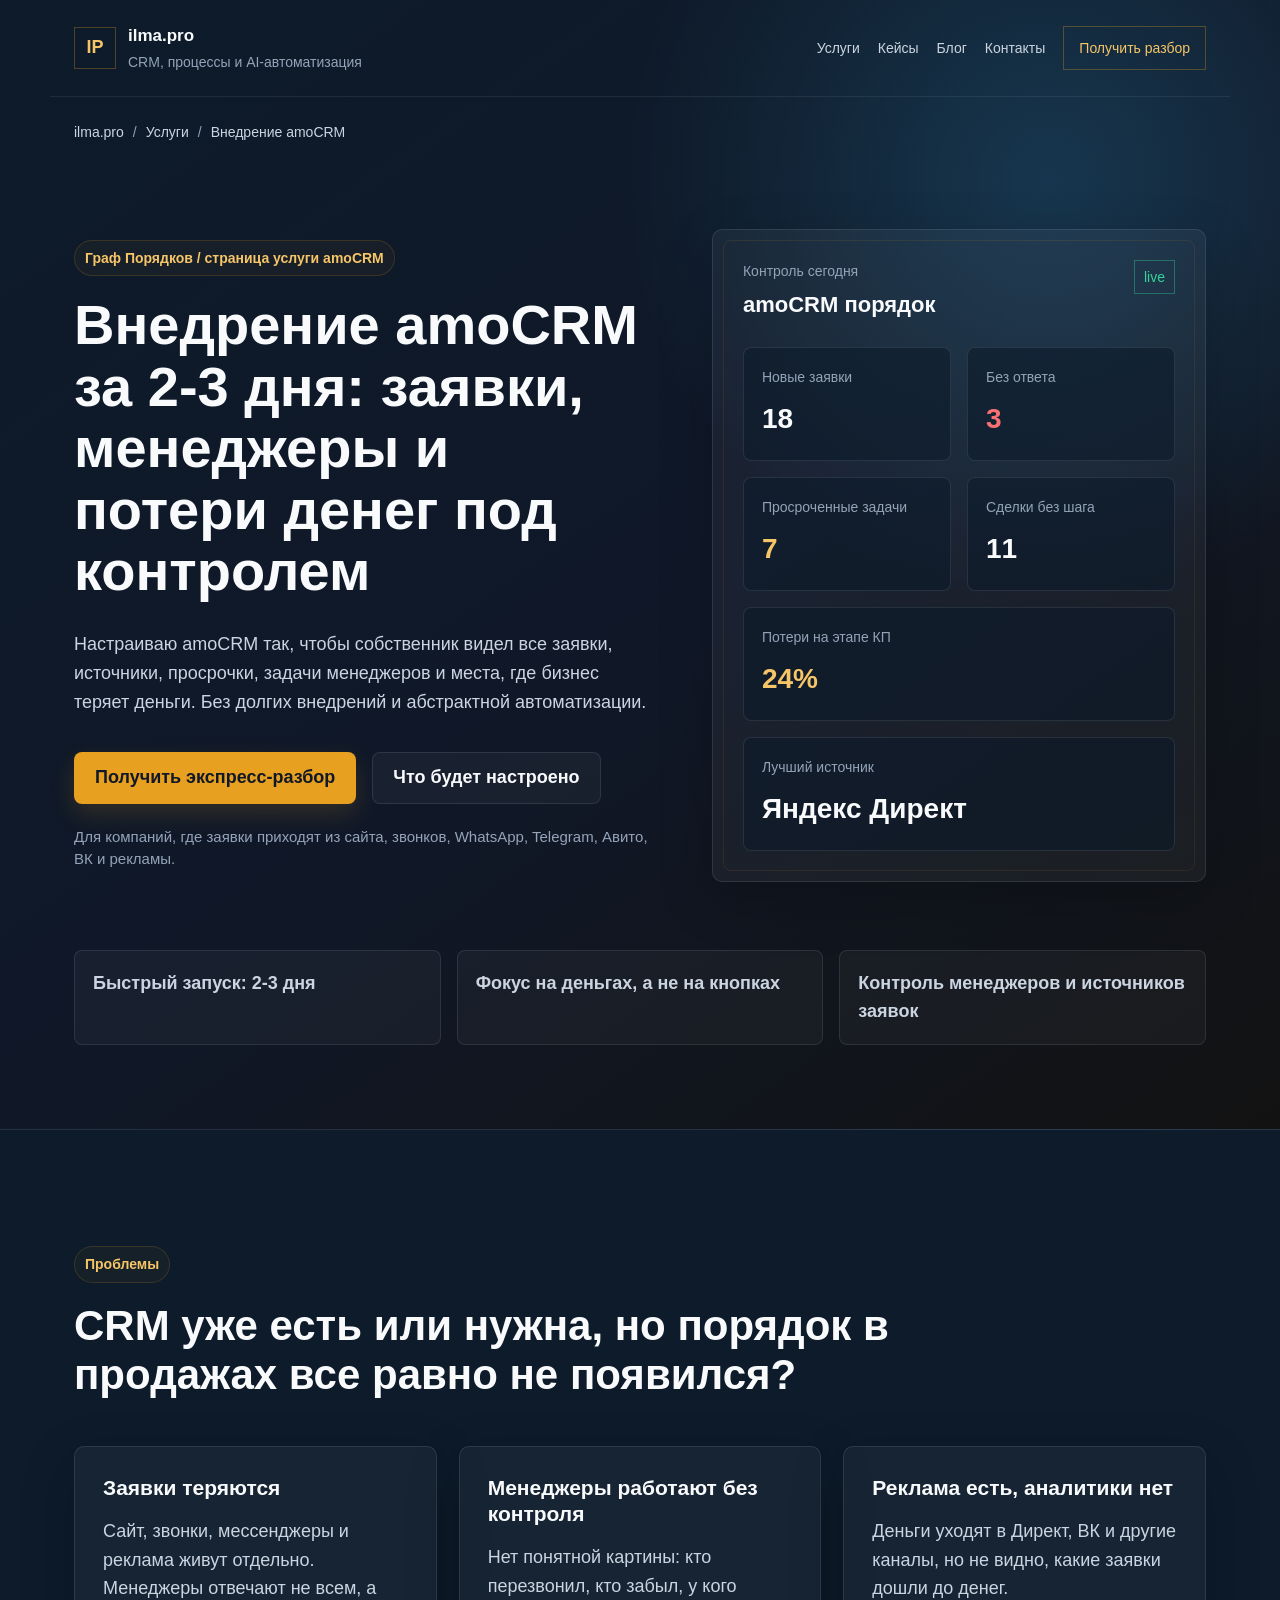
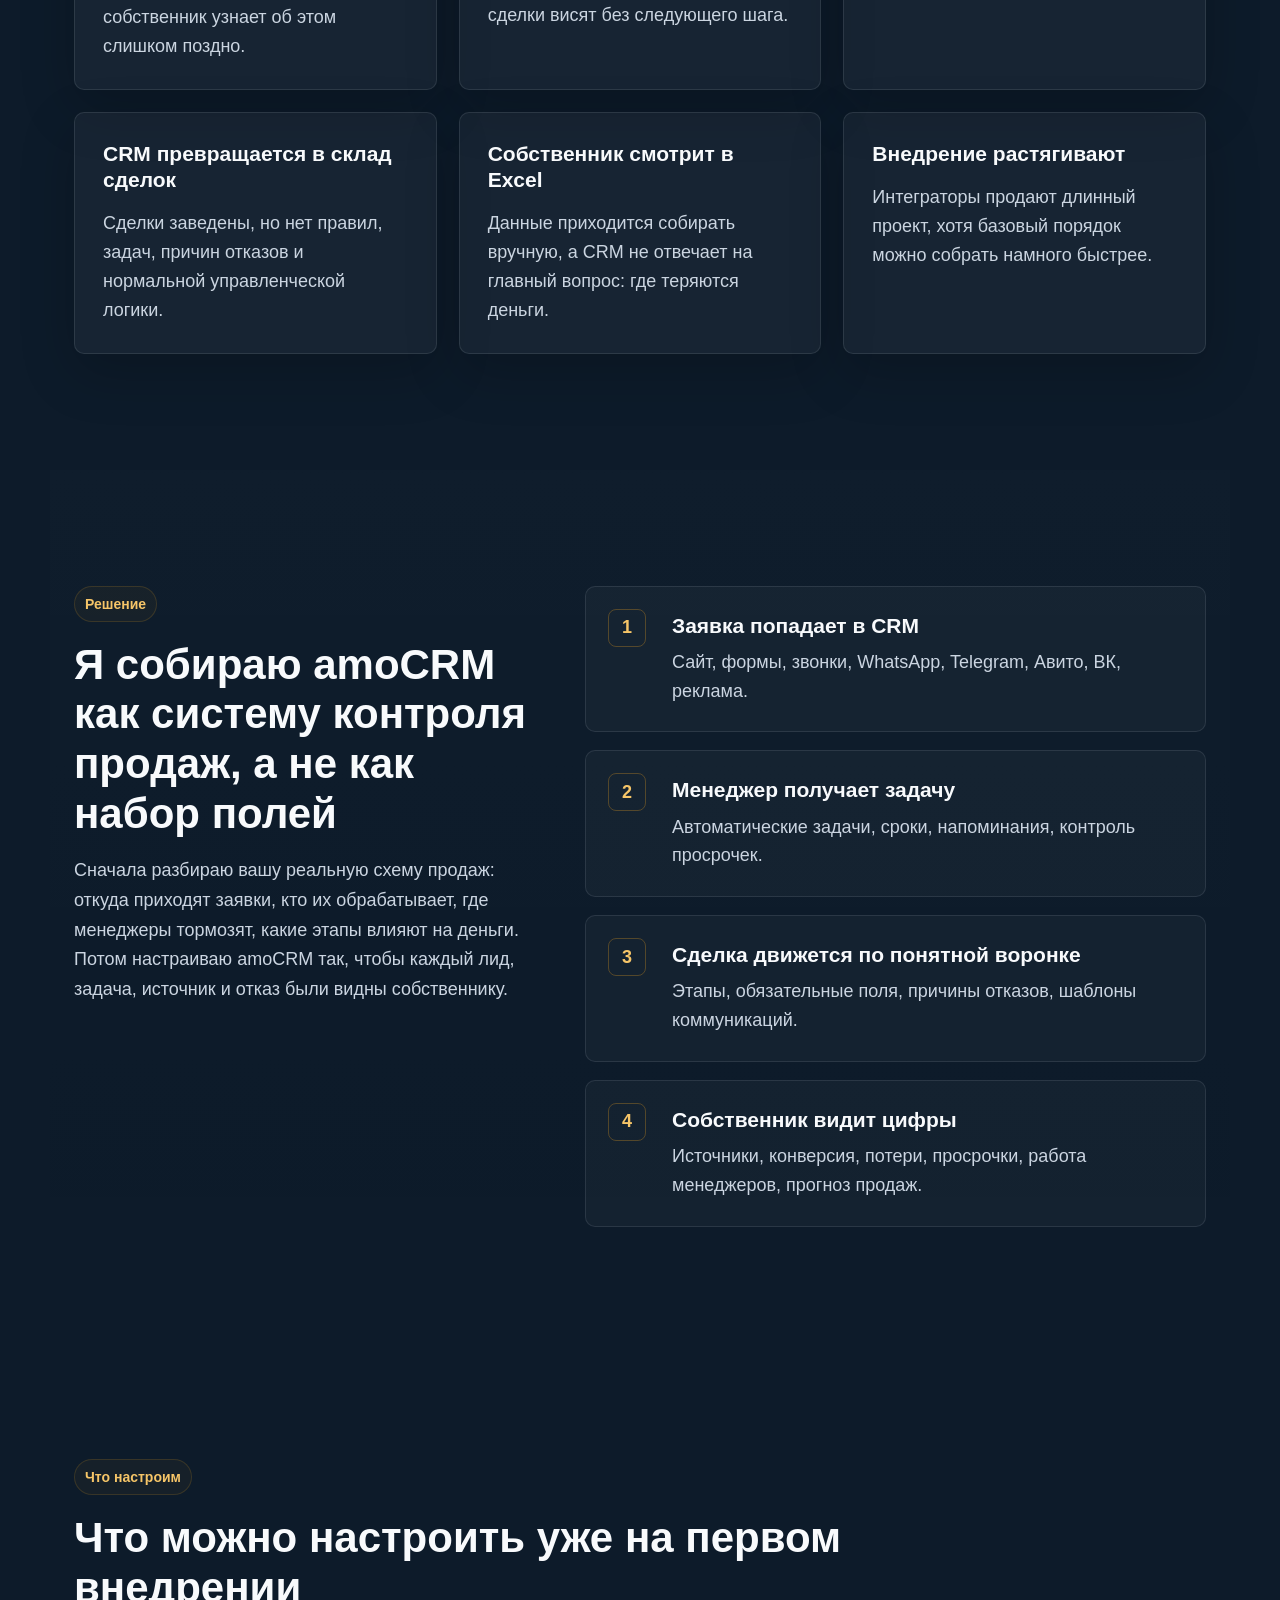
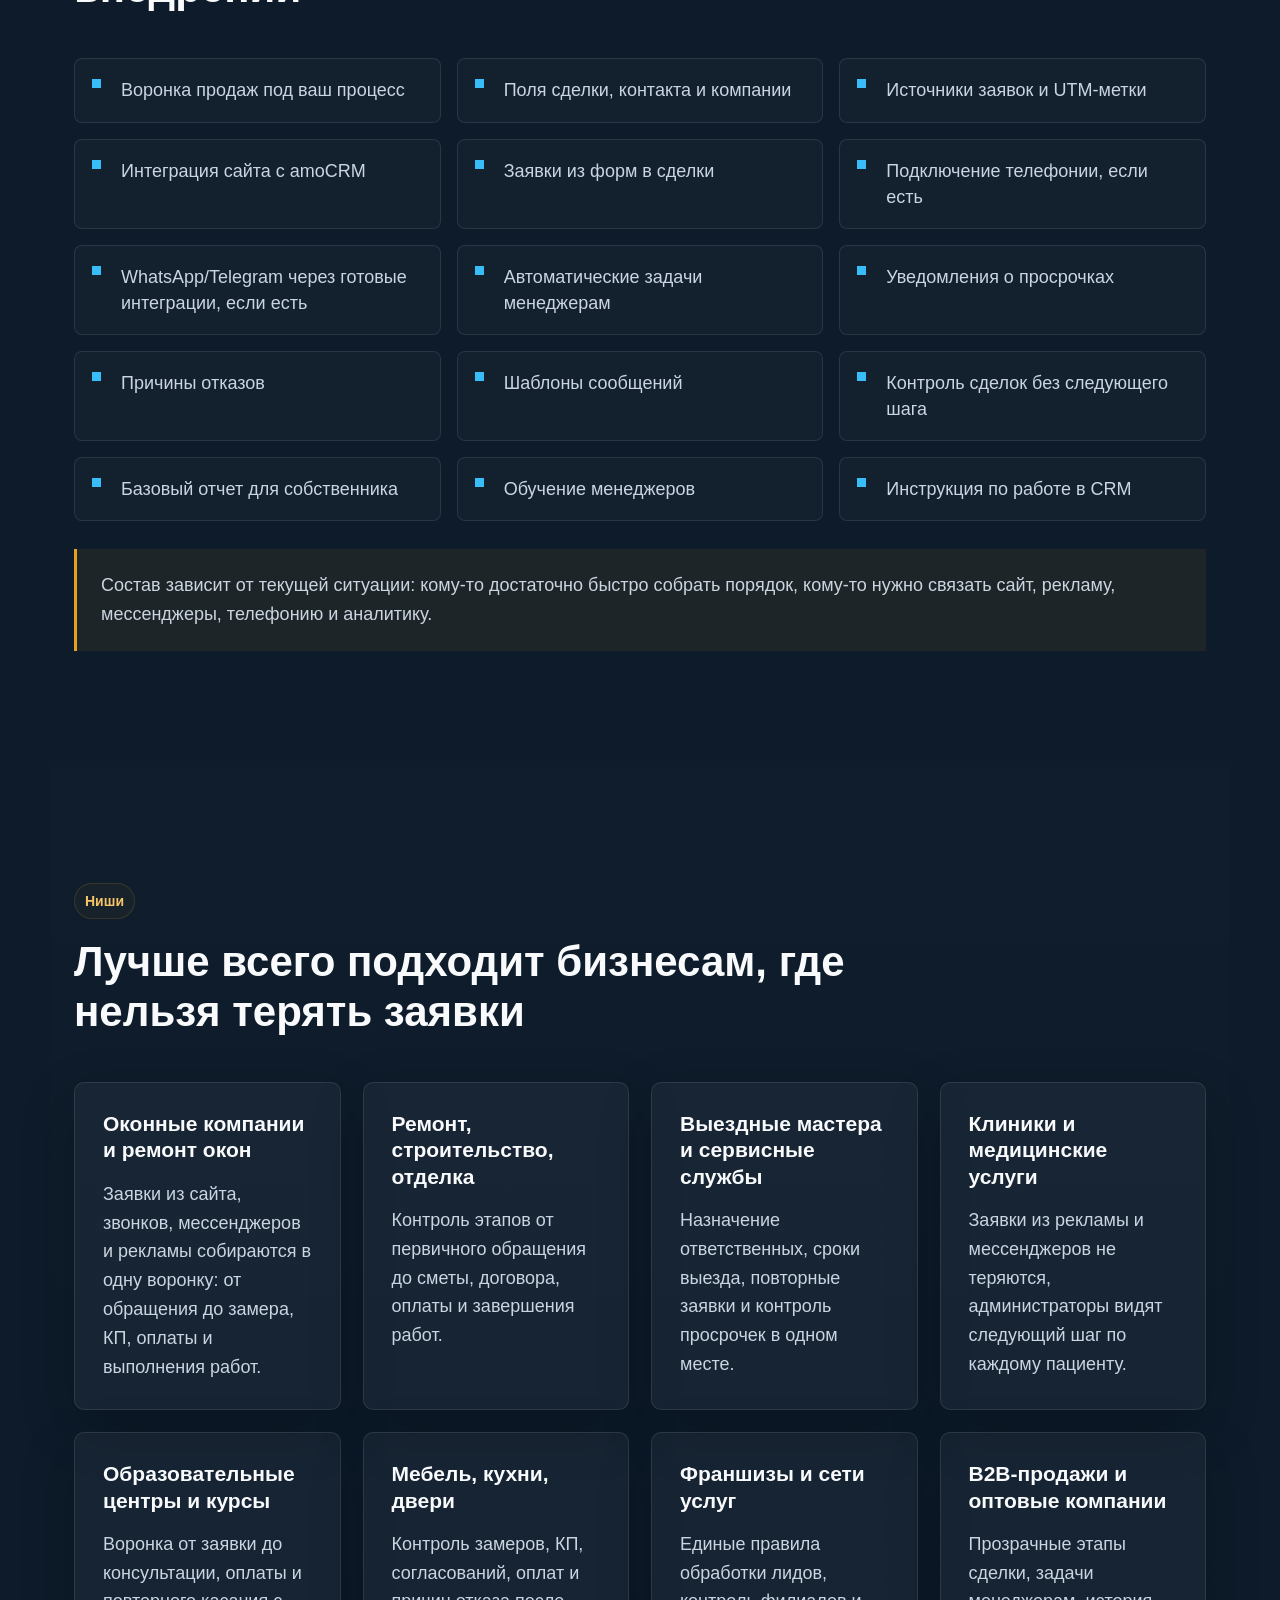
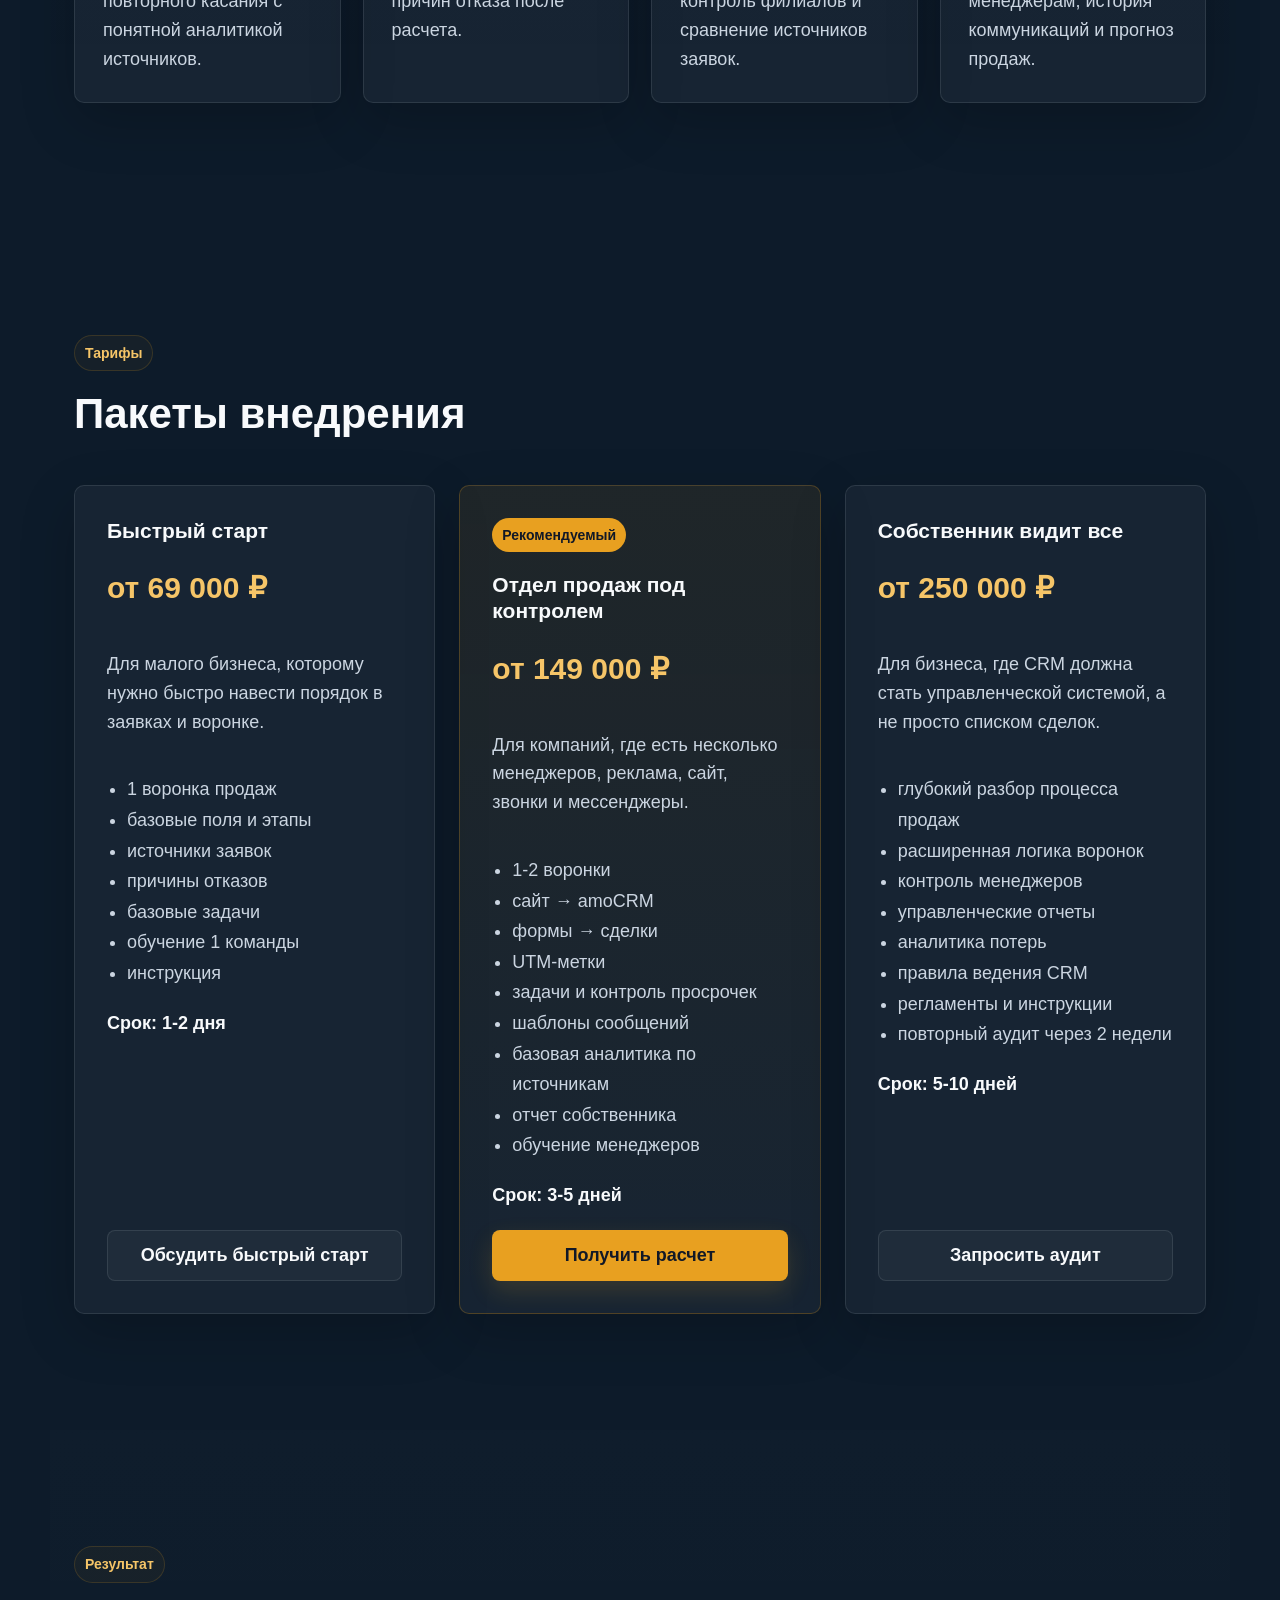
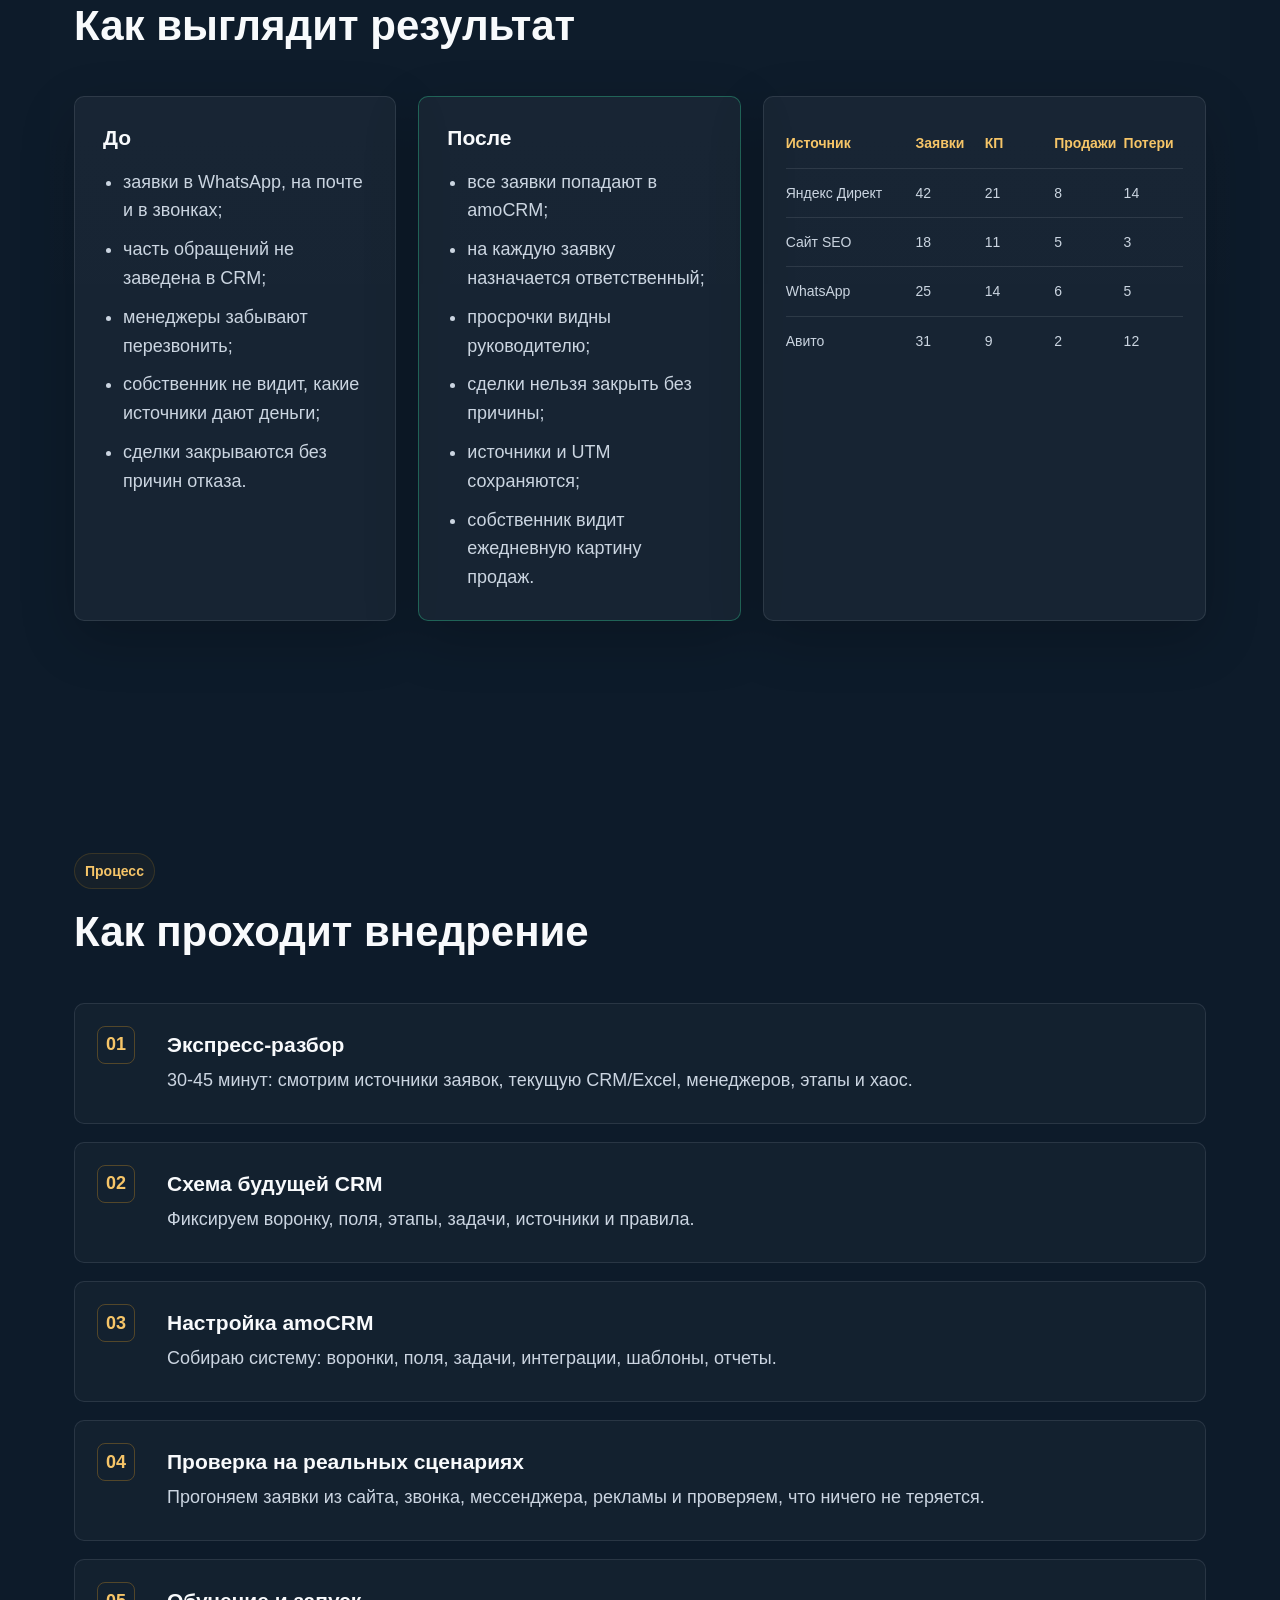
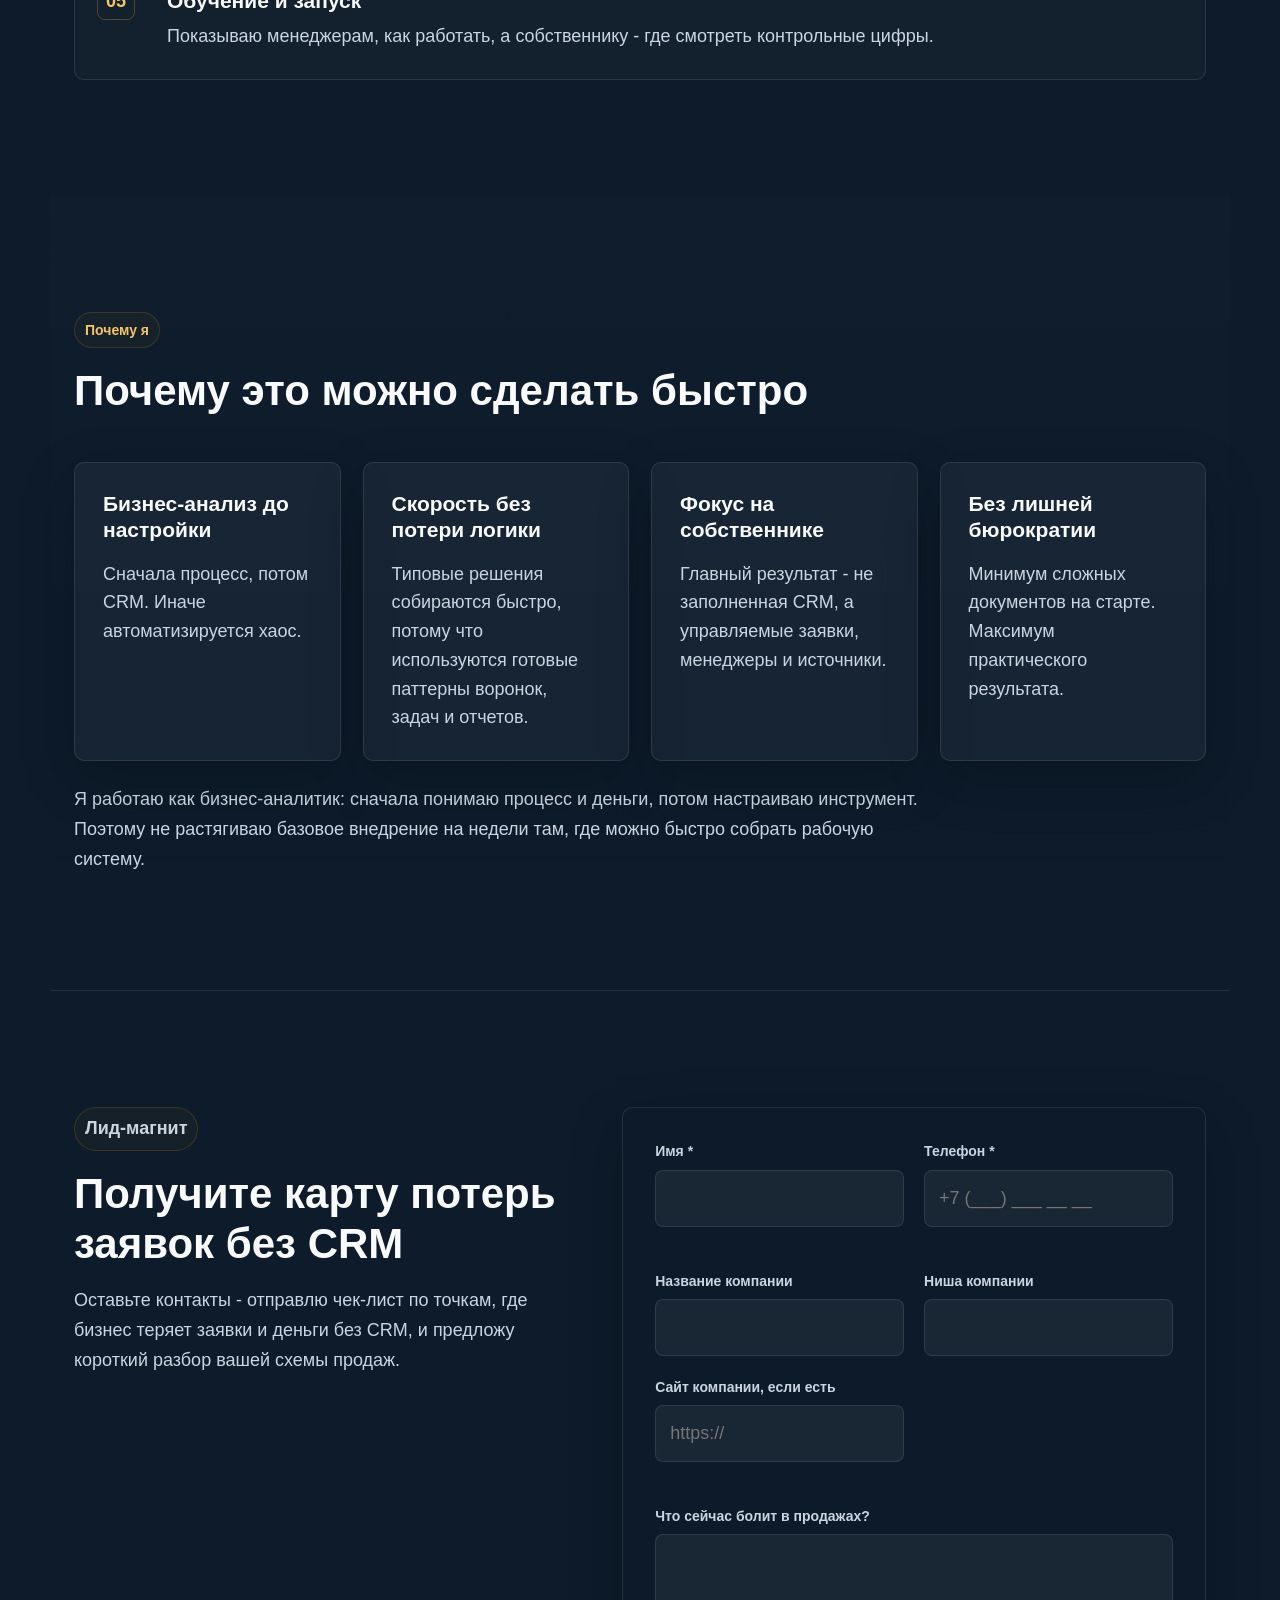
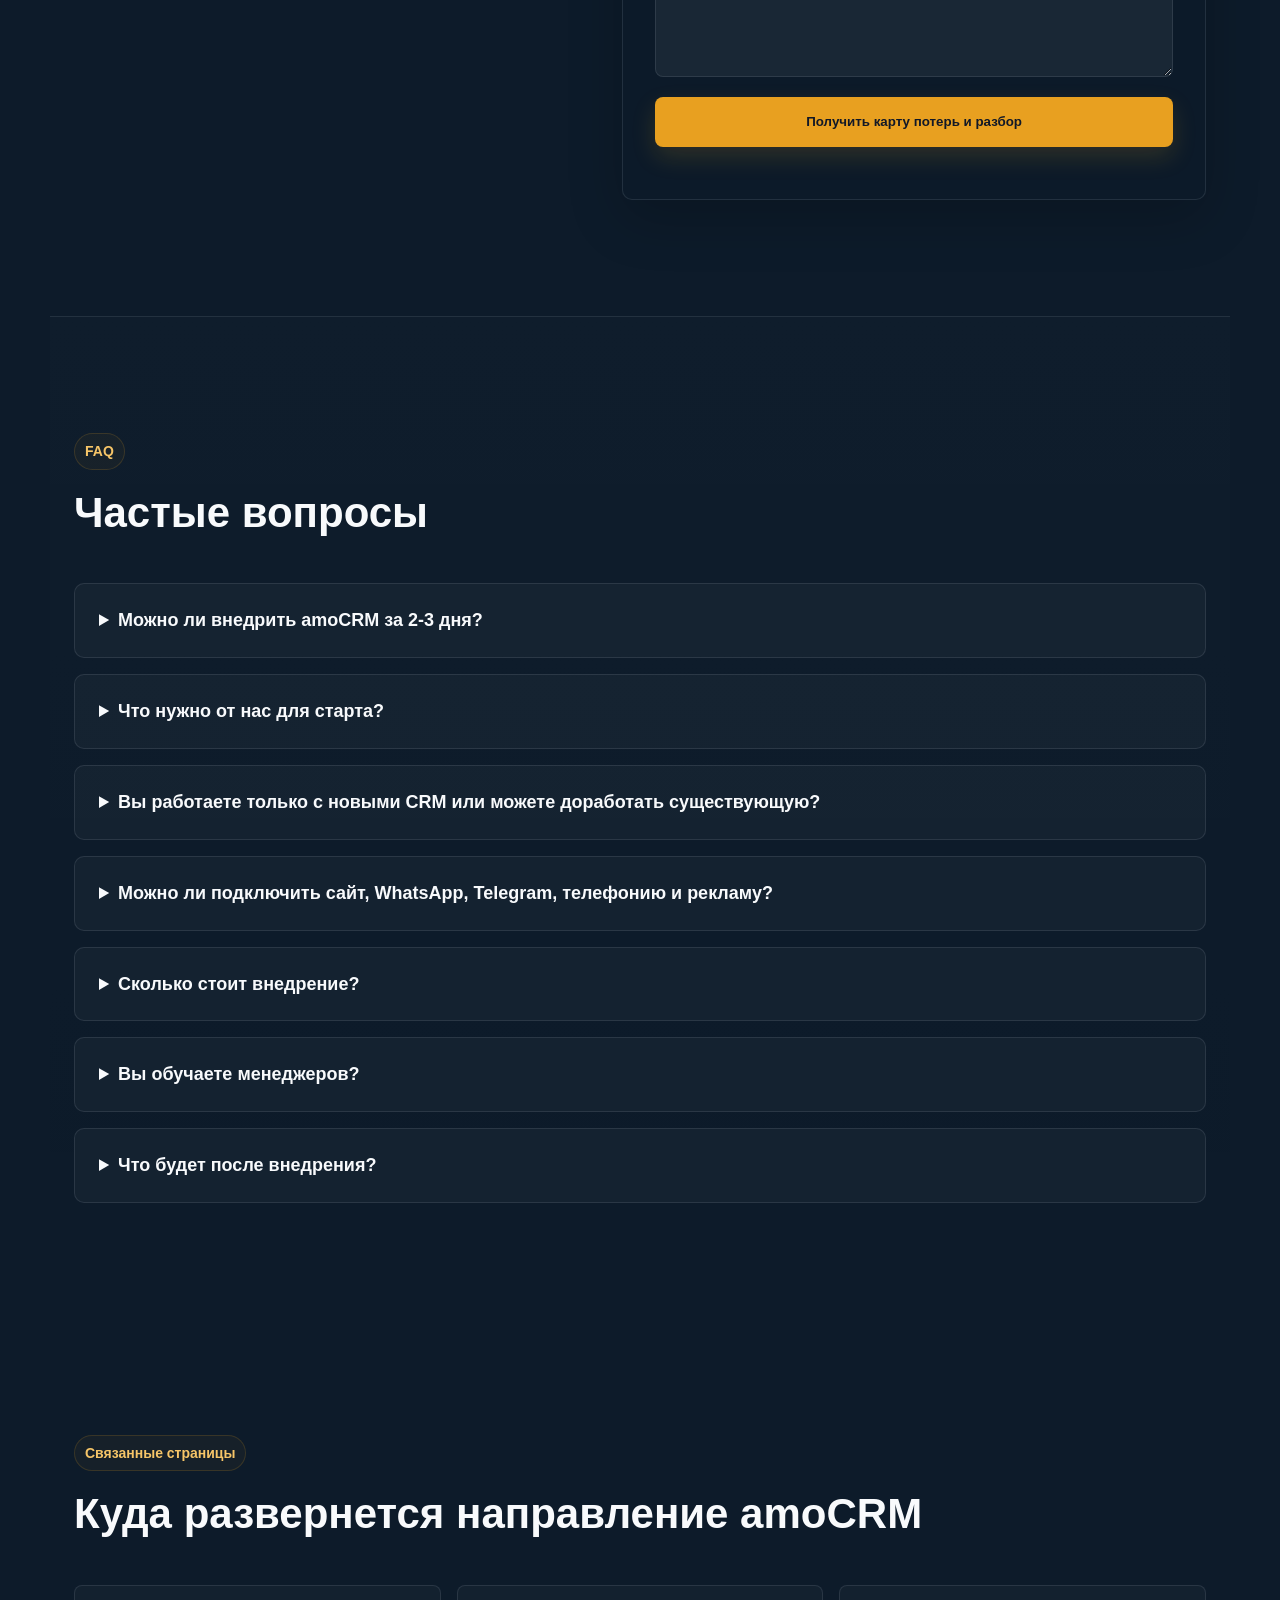
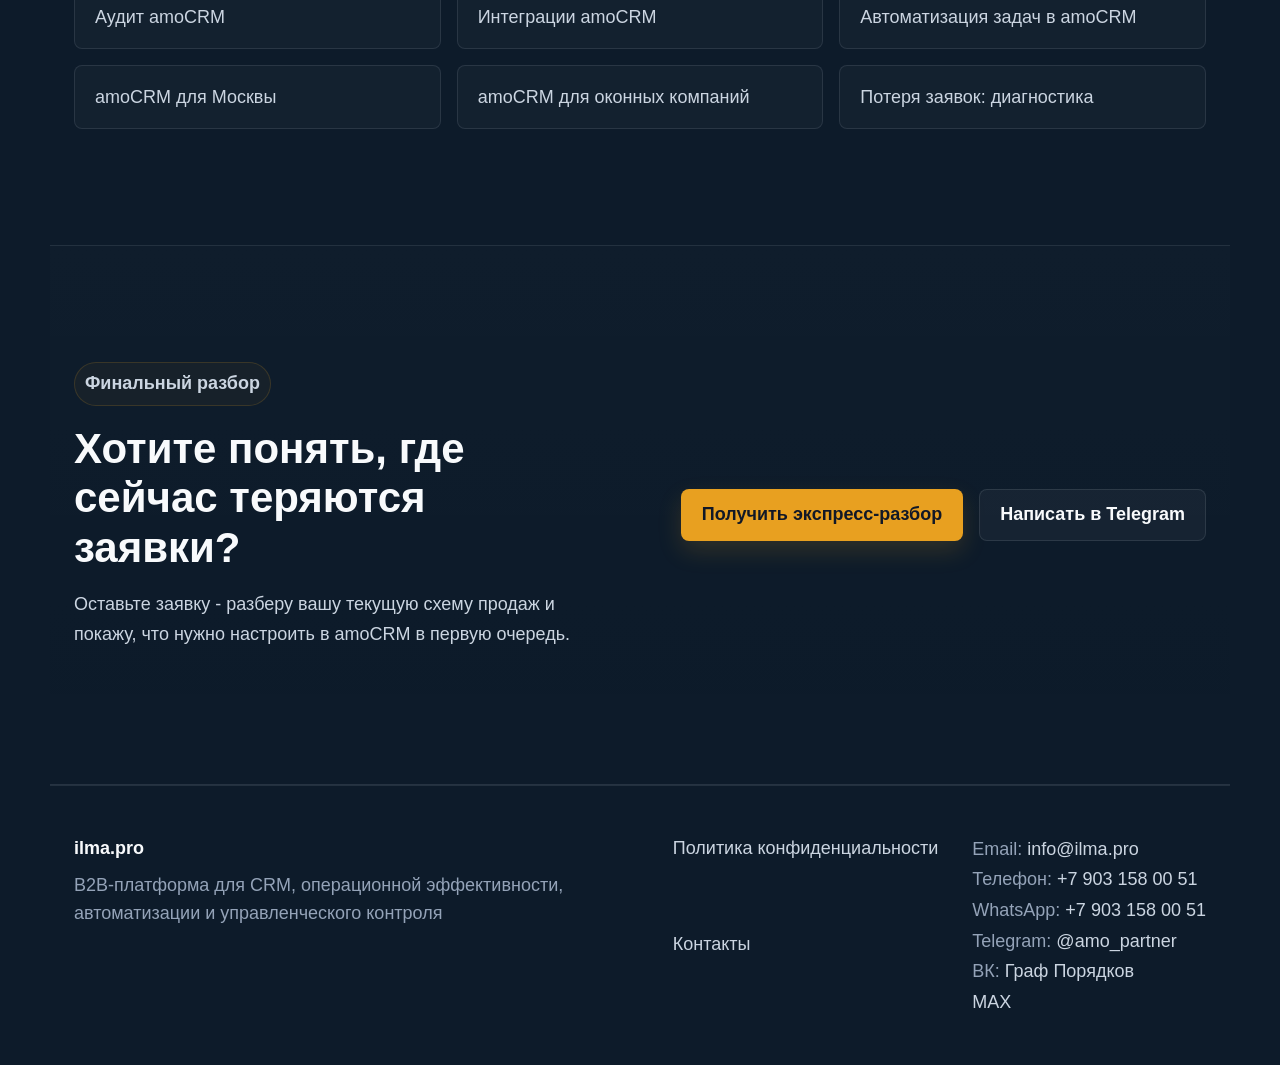
==== services/amocrm/index.html @ 36a966f7 "Move amoCRM page to service URL and add brand homepage" ====
<!doctype html>
<html lang="ru">
<head>
  <meta charset="utf-8">
  <meta name="viewport" content="width=device-width, initial-scale=1">
  <title>Внедрение amoCRM за 2-3 дня - настройка CRM для контроля продаж</title>
  <meta name="description" content="Настрою amoCRM для малого бизнеса: заявки из сайта, звонков, WhatsApp, Telegram и рекламы, задачи менеджерам, контроль просрочек, источники и отчеты собственника.">
  <meta name="robots" content="index, follow">
  <link rel="canonical" href="https://ilma.pro/services/amocrm/">

  <meta property="og:title" content="Внедрение amoCRM за 2-3 дня - настройка CRM для контроля продаж">
  <meta property="og:description" content="Заявки, менеджеры, просрочки, источники и потери денег под контролем собственника.">
  <meta property="og:type" content="website">
  <meta property="og:url" content="https://ilma.pro/services/amocrm/">
  <meta property="og:site_name" content="ilma.pro">

  <meta name="twitter:card" content="summary">
  <meta name="twitter:title" content="Внедрение amoCRM за 2-3 дня - настройка CRM для контроля продаж">
  <meta name="twitter:description" content="Заявки, менеджеры, просрочки, источники и потери денег под контролем собственника.">

  <link rel="stylesheet" href="../../css/style.css">
  <script src="../../js/script.js" defer></script>

  <script type="application/ld+json">
  {
  "@context": "https://schema.org",
  "@type": "ProfessionalService",
  "name": "Граф Порядков",
  "description": "Настрою amoCRM для малого бизнеса: заявки из сайта, звонков, WhatsApp, Telegram и рекламы, задачи менеджерам, контроль просрочек, источники и отчеты собственника.",
  "areaServed": "Russia",
  "serviceType": "Внедрение amoCRM",
  "url": "https://ilma.pro/services/amocrm/",
  "email": "info@ilma.pro",
  "telephone": "+7 903 158 00 51",
  "parentOrganization": {
    "@type": "Organization",
    "name": "ilma.pro",
    "description": "B2B-платформа для CRM, операционной эффективности, автоматизации и управленческого контроля"
  }
}
  </script>
  <script type="application/ld+json">
  {
  "@context": "https://schema.org",
  "@type": "FAQPage",
  "mainEntity": [
    {
      "@type": "Question",
      "name": "Можно ли внедрить amoCRM за 2-3 дня?",
      "acceptedAnswer": {
        "@type": "Answer",
        "text": "Да, если задача - быстро собрать рабочий порядок: воронка, поля, задачи, источники, базовые интеграции и контроль. Сложные кастомные интеграции и разработка виджетов считаются отдельно."
      }
    },
    {
      "@type": "Question",
      "name": "Что нужно от нас для старта?",
      "acceptedAnswer": {
        "@type": "Answer",
        "text": "Доступ в amoCRM, описание процесса продаж, список менеджеров, источники заявок, доступы к сайту/формам/телефонии/интеграциям, если они нужны."
      }
    },
    {
      "@type": "Question",
      "name": "Вы работаете только с новыми CRM или можете доработать существующую?",
      "acceptedAnswer": {
        "@type": "Answer",
        "text": "Можно и с нуля, и с уже созданной amoCRM. Часто задача как раз в том, чтобы разобрать старую CRM, убрать хаос и сделать понятную систему."
      }
    },
    {
      "@type": "Question",
      "name": "Можно ли подключить сайт, WhatsApp, Telegram, телефонию и рекламу?",
      "acceptedAnswer": {
        "@type": "Answer",
        "text": "Да, через готовые интеграции и доступные API/виджеты. Конкретный состав зависит от вашего сайта, телефонии и каналов связи."
      }
    },
    {
      "@type": "Question",
      "name": "Сколько стоит внедрение?",
      "acceptedAnswer": {
        "@type": "Answer",
        "text": "Быстрый старт - от 69 000 ₽, полноценное внедрение для отдела продаж - от 149 000 ₽, управленческая система для собственника - от 250 000 ₽. Точная стоимость зависит от количества воронок, пользователей и интеграций."
      }
    },
    {
      "@type": "Question",
      "name": "Вы обучаете менеджеров?",
      "acceptedAnswer": {
        "@type": "Answer",
        "text": "Да. После настройки проводится короткое обучение: как вести сделку, ставить задачи, фиксировать результат и не ломать аналитику."
      }
    },
    {
      "@type": "Question",
      "name": "Что будет после внедрения?",
      "acceptedAnswer": {
        "@type": "Answer",
        "text": "Можно оставить сопровождение: доработки, контроль ошибок, новые автоматизации, ежемесячный разбор воронки и рекомендации по улучшению продаж."
      }
    }
  ]
}
  </script>
  <script type="application/ld+json">
  {
  "@context": "https://schema.org",
  "@type": "WebSite",
  "name": "ilma.pro",
  "url": "https://ilma.pro/",
  "description": "B2B-платформа для CRM, операционной эффективности, автоматизации и управленческого контроля",
  "inLanguage": "ru-RU"
}
  </script>
  <script type="application/ld+json">
  {
  "@context": "https://schema.org",
  "@type": "BreadcrumbList",
  "itemListElement": [
    {
      "@type": "ListItem",
      "position": 1,
      "name": "ilma.pro",
      "item": "https://ilma.pro/"
    },
    {
      "@type": "ListItem",
      "position": 2,
      "name": "Услуги",
      "item": "https://ilma.pro/services/"
    },
    {
      "@type": "ListItem",
      "position": 3,
      "name": "Внедрение amoCRM",
      "item": "https://ilma.pro/services/amocrm/"
    }
  ]
}
  </script>
</head>
<body>
  
  <!-- Yandex.Metrika counter -->
  <script type="text/javascript">
      (function(m,e,t,r,i,k,a){
          m[i]=m[i]||function(){(m[i].a=m[i].a||[]).push(arguments)};
          m[i].l=1*new Date();
          for (var j = 0; j < document.scripts.length; j++) {if (document.scripts[j].src === r) { return; }}
          k=e.createElement(t),a=e.getElementsByTagName(t)[0],k.async=1,k.src=r,a.parentNode.insertBefore(k,a)
      })(window, document,'script','https://mc.yandex.ru/metrika/tag.js?id=109472354', 'ym');

      ym(109472354, 'init', {ssr:true, webvisor:true, clickmap:true, referrer: document.referrer, url: location.href, accurateTrackBounce:true, trackLinks:true});
  </script>
  <noscript><div><img src="https://mc.yandex.ru/watch/109472354" style="position:absolute; left:-9999px;" alt="" /></div></noscript>
  <!-- /Yandex.Metrika counter -->

  
  <header class="site-header">
    <nav class="nav nav-platform" aria-label="Навигация платформы">
      <a class="brand" href="/" aria-label="ilma.pro">
        <span class="brand-mark" aria-hidden="true">IP</span>
        <span>
          <strong>ilma.pro</strong>
          <small>CRM, процессы и AI-автоматизация</small>
        </span>
      </a>
      <button class="nav-toggle" type="button" aria-controls="nav-menu" aria-expanded="false">
        <span></span>
        <span></span>
        <span></span>
        <span class="sr-only">Открыть меню</span>
      </button>
      <div class="nav-menu nav-menu-platform" id="nav-menu">
        <a href="/services/">Услуги</a>
<a href="/cases/">Кейсы</a>
<a href="/blog/">Блог</a>
<a href="/contacts/">Контакты</a>
        <a class="nav-cta" href="#lead">Получить разбор</a>
      </div>
    </nav>
    <div class="breadcrumbs" aria-label="Хлебные крошки"><a href="/">ilma.pro</a><span>/</span><a href="/services/">Услуги</a><span>/</span><a href="/services/amocrm/">Внедрение amoCRM</a></div>
    
    <section class="hero" id="top">
      <div class="hero-copy" data-animate="reveal">
        <p class="eyebrow">Граф Порядков / страница услуги amoCRM</p>
        <h1>Внедрение amoCRM за 2-3 дня: заявки, менеджеры и потери денег под контролем</h1>
        <p class="hero-lead">Настраиваю amoCRM так, чтобы собственник видел все заявки, источники, просрочки, задачи менеджеров и места, где бизнес теряет деньги. Без долгих внедрений и абстрактной автоматизации.</p>
        <div class="hero-actions">
          <a class="button button-primary" href="#lead">Получить экспресс-разбор</a>
          <a class="button button-ghost" href="#setup">Что будет настроено</a>
        </div>
        <p class="hero-note">Для компаний, где заявки приходят из сайта, звонков, WhatsApp, Telegram, Авито, ВК и рекламы.</p>
      </div>

      <div class="dashboard-card" aria-label="Mockup CRM-дашборда" data-animate="reveal">
        <div class="dashboard-top">
          <div>
            <p class="dashboard-label">Контроль сегодня</p>
            <strong>amoCRM порядок</strong>
          </div>
          <span>live</span>
        </div>
        <div class="metric-grid">
          <div class="metric"><span>Новые заявки</span><strong data-counter="18">18</strong></div>
<div class="metric danger"><span>Без ответа</span><strong data-counter="3">3</strong></div>
<div class="metric warning"><span>Просроченные задачи</span><strong data-counter="7">7</strong></div>
<div class="metric"><span>Сделки без шага</span><strong data-counter="11">11</strong></div>
<div class="metric warning wide"><span>Потери на этапе КП</span><strong>24%</strong></div>
<div class="metric wide"><span>Лучший источник</span><strong>Яндекс Директ</strong></div>
        </div>
      </div>

      <div class="hero-benefits" aria-label="Преимущества" data-animate="reveal-list">
        <span>Быстрый запуск: 2-3 дня</span>
<span>Фокус на деньгах, а не на кнопках</span>
<span>Контроль менеджеров и источников заявок</span>
      </div>
    </section>
  </header>

  <main>
    
    <section class="section" id="problems">
      <div class="section-heading">
        <p class="eyebrow">Проблемы</p>
        <h2>CRM уже есть или нужна, но порядок в продажах все равно не появился?</h2>
      </div>
      <div class="cards-grid six">
        
        <article class="card" data-animate="reveal">
          <h3>Заявки теряются</h3>
          <p>Сайт, звонки, мессенджеры и реклама живут отдельно. Менеджеры отвечают не всем, а собственник узнает об этом слишком поздно.</p>
        </article>

        <article class="card" data-animate="reveal">
          <h3>Менеджеры работают без контроля</h3>
          <p>Нет понятной картины: кто перезвонил, кто забыл, у кого сделки висят без следующего шага.</p>
        </article>

        <article class="card" data-animate="reveal">
          <h3>Реклама есть, аналитики нет</h3>
          <p>Деньги уходят в Директ, ВК и другие каналы, но не видно, какие заявки дошли до денег.</p>
        </article>

        <article class="card" data-animate="reveal">
          <h3>CRM превращается в склад сделок</h3>
          <p>Сделки заведены, но нет правил, задач, причин отказов и нормальной управленческой логики.</p>
        </article>

        <article class="card" data-animate="reveal">
          <h3>Собственник смотрит в Excel</h3>
          <p>Данные приходится собирать вручную, а CRM не отвечает на главный вопрос: где теряются деньги.</p>
        </article>

        <article class="card" data-animate="reveal">
          <h3>Внедрение растягивают</h3>
          <p>Интеграторы продают длинный проект, хотя базовый порядок можно собрать намного быстрее.</p>
        </article>
      </div>
    </section>

    <section class="section split-section" id="solution">
      <div class="section-heading">
        <p class="eyebrow">Решение</p>
        <h2>Я собираю amoCRM как систему контроля продаж, а не как набор полей</h2>
        <p>Сначала разбираю вашу реальную схему продаж: откуда приходят заявки, кто их обрабатывает, где менеджеры тормозят, какие этапы влияют на деньги. Потом настраиваю amoCRM так, чтобы каждый лид, задача, источник и отказ были видны собственнику.</p>
      </div>
      <div class="flow">
        
        <article data-animate="reveal">
          <span>1</span>
          <h3>Заявка попадает в CRM</h3>
          <p>Сайт, формы, звонки, WhatsApp, Telegram, Авито, ВК, реклама.</p>
        </article>

        <article data-animate="reveal">
          <span>2</span>
          <h3>Менеджер получает задачу</h3>
          <p>Автоматические задачи, сроки, напоминания, контроль просрочек.</p>
        </article>

        <article data-animate="reveal">
          <span>3</span>
          <h3>Сделка движется по понятной воронке</h3>
          <p>Этапы, обязательные поля, причины отказов, шаблоны коммуникаций.</p>
        </article>

        <article data-animate="reveal">
          <span>4</span>
          <h3>Собственник видит цифры</h3>
          <p>Источники, конверсия, потери, просрочки, работа менеджеров, прогноз продаж.</p>
        </article>
      </div>
    </section>

    <section class="section" id="setup">
      <div class="section-heading">
        <p class="eyebrow">Что настроим</p>
        <h2>Что можно настроить уже на первом внедрении</h2>
      </div>
      <div class="check-grid">
        <span>Воронка продаж под ваш процесс</span>
<span>Поля сделки, контакта и компании</span>
<span>Источники заявок и UTM-метки</span>
<span>Интеграция сайта с amoCRM</span>
<span>Заявки из форм в сделки</span>
<span>Подключение телефонии, если есть</span>
<span>WhatsApp/Telegram через готовые интеграции, если есть</span>
<span>Автоматические задачи менеджерам</span>
<span>Уведомления о просрочках</span>
<span>Причины отказов</span>
<span>Шаблоны сообщений</span>
<span>Контроль сделок без следующего шага</span>
<span>Базовый отчет для собственника</span>
<span>Обучение менеджеров</span>
<span>Инструкция по работе в CRM</span>
      </div>
      <p class="note-box">Состав зависит от текущей ситуации: кому-то достаточно быстро собрать порядок, кому-то нужно связать сайт, рекламу, мессенджеры, телефонию и аналитику.</p>
    </section>

    <section class="section" id="industries">
      <div class="section-heading">
        <p class="eyebrow">Ниши</p>
        <h2>Лучше всего подходит бизнесам, где нельзя терять заявки</h2>
      </div>
      <div class="cards-grid industries">
        
        <article class="card" data-animate="reveal">
          <h3>Оконные компании и ремонт окон</h3>
          <p>Заявки из сайта, звонков, мессенджеров и рекламы собираются в одну воронку: от обращения до замера, КП, оплаты и выполнения работ.</p>
        </article>

        <article class="card" data-animate="reveal">
          <h3>Ремонт, строительство, отделка</h3>
          <p>Контроль этапов от первичного обращения до сметы, договора, оплаты и завершения работ.</p>
        </article>

        <article class="card" data-animate="reveal">
          <h3>Выездные мастера и сервисные службы</h3>
          <p>Назначение ответственных, сроки выезда, повторные заявки и контроль просрочек в одном месте.</p>
        </article>

        <article class="card" data-animate="reveal">
          <h3>Клиники и медицинские услуги</h3>
          <p>Заявки из рекламы и мессенджеров не теряются, администраторы видят следующий шаг по каждому пациенту.</p>
        </article>

        <article class="card" data-animate="reveal">
          <h3>Образовательные центры и курсы</h3>
          <p>Воронка от заявки до консультации, оплаты и повторного касания с понятной аналитикой источников.</p>
        </article>

        <article class="card" data-animate="reveal">
          <h3>Мебель, кухни, двери</h3>
          <p>Контроль замеров, КП, согласований, оплат и причин отказа после расчета.</p>
        </article>

        <article class="card" data-animate="reveal">
          <h3>Франшизы и сети услуг</h3>
          <p>Единые правила обработки лидов, контроль филиалов и сравнение источников заявок.</p>
        </article>

        <article class="card" data-animate="reveal">
          <h3>B2B-продажи и оптовые компании</h3>
          <p>Прозрачные этапы сделки, задачи менеджерам, история коммуникаций и прогноз продаж.</p>
        </article>
      </div>
    </section>

    <section class="section" id="packages">
      <div class="section-heading">
        <p class="eyebrow">Тарифы</p>
        <h2>Пакеты внедрения</h2>
      </div>
      <div class="price-grid">
        
        <article class="price-card" data-animate="reveal">
          
          <h3>Быстрый старт</h3>
          <p class="price">от 69 000 ₽</p>
          <p>Для малого бизнеса, которому нужно быстро навести порядок в заявках и воронке.</p>
          <ul>
            <li>1 воронка продаж</li>
<li>базовые поля и этапы</li>
<li>источники заявок</li>
<li>причины отказов</li>
<li>базовые задачи</li>
<li>обучение 1 команды</li>
<li>инструкция</li>
          </ul>
          <p class="term">Срок: 1-2 дня</p>
          <a class="button button-ghost" href="#lead">Обсудить быстрый старт</a>
        </article>

        <article class="price-card recommended" data-animate="reveal">
          <span class="badge">Рекомендуемый</span>
          <h3>Отдел продаж под контролем</h3>
          <p class="price">от 149 000 ₽</p>
          <p>Для компаний, где есть несколько менеджеров, реклама, сайт, звонки и мессенджеры.</p>
          <ul>
            <li>1-2 воронки</li>
<li>сайт → amoCRM</li>
<li>формы → сделки</li>
<li>UTM-метки</li>
<li>задачи и контроль просрочек</li>
<li>шаблоны сообщений</li>
<li>базовая аналитика по источникам</li>
<li>отчет собственника</li>
<li>обучение менеджеров</li>
          </ul>
          <p class="term">Срок: 3-5 дней</p>
          <a class="button button-primary" href="#lead">Получить расчет</a>
        </article>

        <article class="price-card" data-animate="reveal">
          
          <h3>Собственник видит все</h3>
          <p class="price">от 250 000 ₽</p>
          <p>Для бизнеса, где CRM должна стать управленческой системой, а не просто списком сделок.</p>
          <ul>
            <li>глубокий разбор процесса продаж</li>
<li>расширенная логика воронок</li>
<li>контроль менеджеров</li>
<li>управленческие отчеты</li>
<li>аналитика потерь</li>
<li>правила ведения CRM</li>
<li>регламенты и инструкции</li>
<li>повторный аудит через 2 недели</li>
          </ul>
          <p class="term">Срок: 5-10 дней</p>
          <a class="button button-ghost" href="#lead">Запросить аудит</a>
        </article>
      </div>
    </section>

    <section class="section result-section" id="result">
      <div class="section-heading">
        <p class="eyebrow">Результат</p>
        <h2>Как выглядит результат</h2>
      </div>
      <div class="before-after">
        <article class="compare-card">
          <h3>До</h3>
          <ul>
            <li>заявки в WhatsApp, на почте и в звонках;</li>
<li>часть обращений не заведена в CRM;</li>
<li>менеджеры забывают перезвонить;</li>
<li>собственник не видит, какие источники дают деньги;</li>
<li>сделки закрываются без причин отказа.</li>
          </ul>
        </article>
        <article class="compare-card after">
          <h3>После</h3>
          <ul>
            <li>все заявки попадают в amoCRM;</li>
<li>на каждую заявку назначается ответственный;</li>
<li>просрочки видны руководителю;</li>
<li>сделки нельзя закрыть без причины;</li>
<li>источники и UTM сохраняются;</li>
<li>собственник видит ежедневную картину продаж.</li>
          </ul>
        </article>
        <div class="source-table" role="img" aria-label="Mockup таблицы эффективности источников">
          <div class="table-row head"><span>Источник</span><span>Заявки</span><span>КП</span><span>Продажи</span><span>Потери</span></div>
          <div class="table-row"><span>Яндекс Директ</span><span>42</span><span>21</span><span>8</span><span>14</span></div>
<div class="table-row"><span>Сайт SEO</span><span>18</span><span>11</span><span>5</span><span>3</span></div>
<div class="table-row"><span>WhatsApp</span><span>25</span><span>14</span><span>6</span><span>5</span></div>
<div class="table-row"><span>Авито</span><span>31</span><span>9</span><span>2</span><span>12</span></div>
        </div>
      </div>
    </section>

    <section class="section" id="process">
      <div class="section-heading">
        <p class="eyebrow">Процесс</p>
        <h2>Как проходит внедрение</h2>
      </div>
      <div class="process-list">
        
        <article data-animate="reveal">
          <span>01</span>
          <h3>Экспресс-разбор</h3>
          <p>30-45 минут: смотрим источники заявок, текущую CRM/Excel, менеджеров, этапы и хаос.</p>
        </article>

        <article data-animate="reveal">
          <span>02</span>
          <h3>Схема будущей CRM</h3>
          <p>Фиксируем воронку, поля, этапы, задачи, источники и правила.</p>
        </article>

        <article data-animate="reveal">
          <span>03</span>
          <h3>Настройка amoCRM</h3>
          <p>Собираю систему: воронки, поля, задачи, интеграции, шаблоны, отчеты.</p>
        </article>

        <article data-animate="reveal">
          <span>04</span>
          <h3>Проверка на реальных сценариях</h3>
          <p>Прогоняем заявки из сайта, звонка, мессенджера, рекламы и проверяем, что ничего не теряется.</p>
        </article>

        <article data-animate="reveal">
          <span>05</span>
          <h3>Обучение и запуск</h3>
          <p>Показываю менеджерам, как работать, а собственнику - где смотреть контрольные цифры.</p>
        </article>
      </div>
    </section>

    <section class="section" id="why">
      <div class="section-heading">
        <p class="eyebrow">Почему я</p>
        <h2>Почему это можно сделать быстро</h2>
      </div>
      <div class="cards-grid four">
        
        <article class="card" data-animate="reveal">
          <h3>Бизнес-анализ до настройки</h3>
          <p>Сначала процесс, потом CRM. Иначе автоматизируется хаос.</p>
        </article>

        <article class="card" data-animate="reveal">
          <h3>Скорость без потери логики</h3>
          <p>Типовые решения собираются быстро, потому что используются готовые паттерны воронок, задач и отчетов.</p>
        </article>

        <article class="card" data-animate="reveal">
          <h3>Фокус на собственнике</h3>
          <p>Главный результат - не заполненная CRM, а управляемые заявки, менеджеры и источники.</p>
        </article>

        <article class="card" data-animate="reveal">
          <h3>Без лишней бюрократии</h3>
          <p>Минимум сложных документов на старте. Максимум практического результата.</p>
        </article>
      </div>
      <p class="section-after-text">Я работаю как бизнес-аналитик: сначала понимаю процесс и деньги, потом настраиваю инструмент. Поэтому не растягиваю базовое внедрение на недели там, где можно быстро собрать рабочую систему.</p>
    </section>

    <section class="section lead-section" id="lead">
      <div class="lead-copy">
        <p class="eyebrow">Лид-магнит</p>
        <h2>Получите карту потерь заявок без CRM</h2>
        <p>Оставьте контакты - отправлю чек-лист по точкам, где бизнес теряет заявки и деньги без CRM, и предложу короткий разбор вашей схемы продаж.</p>
      </div>
      <form class="lead-form" id="lead-form" novalidate>
        <div class="form-row">
          <label for="name">Имя *</label>
          <input id="name" name="name" type="text" minlength="2" required autocomplete="name">
          <small class="field-error" data-error-for="name"></small>
        </div>
        <div class="form-row">
          <label for="phone">Телефон *</label>
          <input id="phone" name="phone" type="tel" inputmode="tel" required autocomplete="tel" placeholder="+7 (___) ___ __ __">
          <small class="field-error" data-error-for="phone"></small>
        </div>
        <div class="form-row">
          <label for="companyName">Название компании</label>
          <input id="companyName" name="companyName" type="text" autocomplete="organization">
        </div>
        <div class="form-row">
          <label for="industry">Ниша компании</label>
          <input id="industry" name="industry" type="text">
        </div>
        <div class="form-row">
          <label for="website">Сайт компании, если есть</label>
          <input id="website" name="website" type="url" inputmode="url" placeholder="https://">
          <small class="field-error" data-error-for="website"></small>
        </div>
        <div class="form-row full">
          <label for="pain">Что сейчас болит в продажах?</label>
          <textarea id="pain" name="pain" rows="4"></textarea>
        </div>
        <input type="hidden" name="utm_source">
        <input type="hidden" name="utm_medium">
        <input type="hidden" name="utm_campaign">
        <input type="hidden" name="utm_content">
        <input type="hidden" name="utm_term">
        <input type="hidden" name="referrer">
        <input type="hidden" name="landing_page">
        <input type="hidden" name="timestamp">
        <input type="hidden" name="offer" value="no_crm_loss_map">
        <button class="button button-primary full" type="submit">Получить карту потерь и разбор</button>
        <p class="form-status" id="form-status" role="status" aria-live="polite"></p>
      </form>
    </section>

    <section class="section" id="faq">
      <div class="section-heading">
        <p class="eyebrow">FAQ</p>
        <h2>Частые вопросы</h2>
      </div>
      <div class="faq-list">
        <details><summary>Можно ли внедрить amoCRM за 2-3 дня?</summary><p>Да, если задача - быстро собрать рабочий порядок: воронка, поля, задачи, источники, базовые интеграции и контроль. Сложные кастомные интеграции и разработка виджетов считаются отдельно.</p></details>
<details><summary>Что нужно от нас для старта?</summary><p>Доступ в amoCRM, описание процесса продаж, список менеджеров, источники заявок, доступы к сайту/формам/телефонии/интеграциям, если они нужны.</p></details>
<details><summary>Вы работаете только с новыми CRM или можете доработать существующую?</summary><p>Можно и с нуля, и с уже созданной amoCRM. Часто задача как раз в том, чтобы разобрать старую CRM, убрать хаос и сделать понятную систему.</p></details>
<details><summary>Можно ли подключить сайт, WhatsApp, Telegram, телефонию и рекламу?</summary><p>Да, через готовые интеграции и доступные API/виджеты. Конкретный состав зависит от вашего сайта, телефонии и каналов связи.</p></details>
<details><summary>Сколько стоит внедрение?</summary><p>Быстрый старт - от 69 000 ₽, полноценное внедрение для отдела продаж - от 149 000 ₽, управленческая система для собственника - от 250 000 ₽. Точная стоимость зависит от количества воронок, пользователей и интеграций.</p></details>
<details><summary>Вы обучаете менеджеров?</summary><p>Да. После настройки проводится короткое обучение: как вести сделку, ставить задачи, фиксировать результат и не ломать аналитику.</p></details>
<details><summary>Что будет после внедрения?</summary><p>Можно оставить сопровождение: доработки, контроль ошибок, новые автоматизации, ежемесячный разбор воронки и рекомендации по улучшению продаж.</p></details>
      </div>
    </section>

    <section class="section related-links" id="related">
      <div class="section-heading">
        <p class="eyebrow">Связанные страницы</p>
        <h2>Куда развернется направление amoCRM</h2>
      </div>
      <div class="related-grid">
        <a href="/services/amocrm/audit/">Аудит amoCRM</a>
<a href="/services/amocrm/integrations/">Интеграции amoCRM</a>
<a href="/services/amocrm/automation/">Автоматизация задач в amoCRM</a>
<a href="/services/amocrm/moskva/">amoCRM для Москвы</a>
<a href="/services/amocrm/moskva/okonnye-kompanii/">amoCRM для оконных компаний</a>
<a href="/services/amocrm/moskva/poterya-zayavok/">Потеря заявок: диагностика</a>
      </div>
    </section>

    <section class="section final-cta" id="contact">
      <div>
        <p class="eyebrow">Финальный разбор</p>
        <h2>Хотите понять, где сейчас теряются заявки?</h2>
        <p>Оставьте заявку - разберу вашу текущую схему продаж и покажу, что нужно настроить в amoCRM в первую очередь.</p>
      </div>
      <div class="cta-actions">
        <a class="button button-primary" href="#lead">Получить экспресс-разбор</a>
        <a class="button button-ghost" href="https://t.me/amo_partner" data-goal="click_telegram">Написать в Telegram</a>
      </div>
    </section>
  </main>

  
  <footer class="footer">
    <div>
      <strong>ilma.pro</strong>
      <p>B2B-платформа для CRM, операционной эффективности, автоматизации и управленческого контроля</p>
    </div>
    <nav aria-label="Ссылки в подвале">
      <a href="#privacy">Политика конфиденциальности</a>
      <a href="#contact">Контакты</a>
    </nav>
    <address>
      Email: <a href="mailto:info@ilma.pro" data-goal="click_email">info@ilma.pro</a><br>
      Телефон: <a href="tel:+79031580051" data-goal="click_phone">+7 903 158 00 51</a><br>
      WhatsApp: <a href="https://wa.me/79031580051" data-goal="click_whatsapp">+7 903 158 00 51</a><br>
      Telegram: <a href="https://t.me/amo_partner" data-goal="click_telegram">@amo_partner</a><br>
      ВК: <a href="https://vk.ru/it_simple_123" data-goal="click_vk">Граф Порядков</a><br>
      <a href="https://max.ru/u/f9LHodD0cOIG8smtAmnUhJjLb4iNOmc1T8EXcWCCZ4kDRq5IBw81AKWZTOw" data-goal="click_max">MAX</a>
    </address>
  </footer>
</body>
</html>
---- css/style.css ----
:root {
  --bg: #0d1b2a;
  --bg-2: #111827;
  --bg-3: #162033;
  --card: rgba(255, 255, 255, 0.045);
  --card-strong: rgba(255, 255, 255, 0.075);
  --line: rgba(226, 232, 240, 0.105);
  --line-strong: rgba(232, 160, 32, 0.3);
  --text: #f8fafc;
  --muted: #cbd5e1;
  --dim: #94a3b8;
  --gold: #e8a020;
  --gold-2: #f6c568;
  --blue: #38bdf8;
  --blue-2: #2d7dd2;
  --danger: #f87171;
  --success: #34d399;
  --ease-premium: cubic-bezier(0.22, 1, 0.36, 1);
  --shadow: 0 18px 55px rgba(0, 0, 0, 0.2);
}

* {
  box-sizing: border-box;
}

html {
  scroll-behavior: smooth;
}

body {
  margin: 0;
  font-family: Arial, Helvetica, sans-serif;
  color: var(--text);
  background: var(--bg);
  font-size: 18px;
  line-height: 1.6;
}

body::before {
  content: "";
  position: fixed;
  inset: 0;
  pointer-events: none;
  background:
    linear-gradient(rgba(255, 255, 255, 0.014) 1px, transparent 1px),
    linear-gradient(90deg, rgba(255, 255, 255, 0.014) 1px, transparent 1px);
  background-size: 56px 56px;
  mask-image: linear-gradient(to bottom, rgba(0, 0, 0, 0.8), transparent 64%);
  z-index: -1;
}

a {
  color: inherit;
}

.sr-only {
  position: absolute;
  width: 1px;
  height: 1px;
  padding: 0;
  overflow: hidden;
  clip: rect(0, 0, 0, 0);
  white-space: nowrap;
  border: 0;
}

.site-header {
  position: relative;
  overflow: hidden;
  background:
    radial-gradient(circle at 82% 16%, rgba(56, 189, 248, 0.18), transparent 30%),
    linear-gradient(145deg, #0d1b2a 0%, #101828 54%, #121212 100%);
  border-bottom: 1px solid var(--line);
}

.nav {
  max-width: 1180px;
  margin: 0 auto;
  padding: 22px 24px;
  display: flex;
  align-items: center;
  justify-content: space-between;
  gap: 20px;
}

.nav-platform {
  border-bottom: 1px solid rgba(226, 232, 240, 0.08);
}

.brand {
  display: inline-flex;
  align-items: center;
  gap: 12px;
  text-decoration: none;
  min-width: 220px;
}

.brand-mark {
  width: 42px;
  height: 42px;
  display: inline-flex;
  align-items: center;
  justify-content: center;
  border: 1px solid var(--line-strong);
  color: var(--gold-2);
  font-weight: 700;
}

.brand strong,
.brand small {
  display: block;
}

.brand strong {
  font-size: 17px;
  font-weight: 700;
}

.brand small {
  margin-top: 2px;
  color: var(--dim);
  font-size: 14px;
}

.nav-menu {
  display: flex;
  align-items: center;
  justify-content: flex-end;
  gap: 18px;
  font-size: 14px;
}

.nav-menu a {
  color: var(--muted);
  text-decoration: none;
}

.nav-menu a:hover {
  color: var(--text);
}

.nav-cta {
  padding: 10px 15px;
  border: 1px solid var(--line-strong);
  color: var(--gold-2) !important;
}

.breadcrumbs {
  max-width: 1180px;
  margin: 0 auto;
  padding: 24px 24px 0;
  display: flex;
  flex-wrap: wrap;
  gap: 9px;
  color: var(--dim);
  font-size: 14px;
}

.breadcrumbs a {
  color: var(--muted);
  text-decoration: none;
}

.breadcrumbs a:hover {
  color: var(--text);
}

.nav-toggle {
  display: none;
  width: 44px;
  height: 44px;
  border: 1px solid var(--line);
  background: var(--card);
  color: var(--text);
}

.nav-toggle span:not(.sr-only) {
  display: block;
  width: 20px;
  height: 2px;
  margin: 4px auto;
  background: var(--text);
}

.hero {
  max-width: 1180px;
  margin: 0 auto;
  padding: 86px 24px 84px;
  display: grid;
  grid-template-columns: minmax(0, 1.08fr) minmax(340px, 0.92fr);
  gap: 58px;
  align-items: center;
}

.hero-copy h1 {
  margin: 0;
  max-width: 790px;
  font-size: clamp(38px, 4.4vw, 56px);
  line-height: 1.1;
  font-weight: 700;
  letter-spacing: 0;
}

.hero-lead {
  max-width: 720px;
  margin: 28px 0 0;
  color: var(--muted);
  font-size: 18px;
  line-height: 1.6;
}

.hero-note {
  margin: 22px 0 0;
  color: var(--dim);
  font-size: 15px;
  line-height: 1.5;
}

.eyebrow {
  display: inline-flex;
  align-items: center;
  margin: 0 0 18px;
  padding: 6px 10px;
  border: 1px solid rgba(232, 160, 32, 0.16);
  background: rgba(232, 160, 32, 0.045);
  color: var(--gold-2);
  font-size: 14px;
  font-weight: 650;
  letter-spacing: 0;
  text-transform: none;
  border-radius: 999px;
}

.hero-actions,
.cta-actions {
  display: flex;
  flex-wrap: wrap;
  gap: 16px;
  margin-top: 36px;
}

.button {
  display: inline-flex;
  align-items: center;
  justify-content: center;
  min-height: 50px;
  padding: 14px 20px;
  border: 1px solid transparent;
  border-radius: 8px;
  font-weight: 700;
  line-height: 1.2;
  text-align: center;
  text-decoration: none;
  cursor: pointer;
  transition: border-color 220ms var(--ease-premium), background-color 220ms var(--ease-premium), color 220ms var(--ease-premium), transform 220ms var(--ease-premium), box-shadow 220ms var(--ease-premium);
}

.button-primary {
  background: var(--gold);
  color: #111827;
  box-shadow: 0 10px 24px rgba(232, 160, 32, 0.16);
}

.button-primary:hover {
  background: var(--gold-2);
  transform: translateY(-1px);
}

.button-ghost {
  border-color: var(--line);
  background: rgba(255, 255, 255, 0.04);
  color: var(--text);
}

.button-ghost:hover {
  border-color: var(--blue);
  transform: translateY(-1px);
}

.dashboard-card,
.lead-form,
.source-table,
.compare-card,
.price-card,
.card {
  border: 1px solid var(--line);
  background: var(--card);
  box-shadow: var(--shadow);
  border-radius: 10px;
}

.dashboard-card {
  padding: 30px;
  position: relative;
}

.dashboard-card::before {
  content: "";
  position: absolute;
  inset: 10px;
  border: 1px solid rgba(232, 160, 32, 0.1);
  border-radius: 8px;
  pointer-events: none;
}

.dashboard-top {
  position: relative;
  display: flex;
  justify-content: space-between;
  gap: 20px;
  margin-bottom: 24px;
}

.dashboard-label {
  margin: 0 0 5px;
  color: var(--dim);
  font-size: 14px;
}

.dashboard-top strong {
  font-size: 22px;
  font-weight: 700;
}

.dashboard-top > span {
  align-self: flex-start;
  padding: 5px 9px;
  border: 1px solid rgba(52, 211, 153, 0.38);
  color: var(--success);
  font-size: 14px;
  text-transform: none;
  animation: metricPulse 2800ms ease-in-out infinite;
}

.metric-grid {
  position: relative;
  display: grid;
  grid-template-columns: 1fr 1fr;
  gap: 16px;
}

.metric {
  min-height: 114px;
  padding: 18px;
  display: flex;
  flex-direction: column;
  justify-content: space-between;
  background: rgba(13, 27, 42, 0.58);
  border: 1px solid var(--line);
  border-radius: 8px;
}

.metric.wide {
  grid-column: span 2;
}

.metric span {
  color: var(--dim);
  font-size: 14px;
}

.metric strong {
  color: var(--text);
  font-size: 28px;
  font-weight: 700;
}

.metric.danger strong {
  color: var(--danger);
}

.metric.warning strong {
  color: var(--gold-2);
}

.hero-benefits {
  grid-column: 1 / -1;
  display: grid;
  grid-template-columns: repeat(3, minmax(0, 1fr));
  gap: 16px;
  margin-top: 10px;
}

.hero-benefits span {
  padding: 18px;
  border: 1px solid var(--line);
  background: rgba(255, 255, 255, 0.035);
  color: var(--muted);
  font-weight: 650;
  border-radius: 8px;
}

.section,
.footer {
  max-width: 1180px;
  margin: 0 auto;
  padding: 116px 24px;
}

.section:nth-of-type(even) {
  background: linear-gradient(180deg, rgba(255, 255, 255, 0.012), rgba(255, 255, 255, 0));
}

.section-heading {
  max-width: 850px;
  margin-bottom: 46px;
}

.section-heading h2,
.lead-copy h2,
.final-cta h2 {
  margin: 0;
  font-size: clamp(30px, 3.3vw, 42px);
  line-height: 1.18;
  font-weight: 700;
  letter-spacing: 0;
}

.section-heading p:not(.eyebrow),
.lead-copy p,
.final-cta p,
.section-after-text {
  color: var(--muted);
  font-size: 18px;
  line-height: 1.65;
}

.section-after-text {
  max-width: 850px;
  margin: 24px 0 0;
}

.cards-grid {
  display: grid;
  gap: 22px;
}

.cards-grid.six {
  grid-template-columns: repeat(3, minmax(0, 1fr));
}

.cards-grid.industries {
  grid-template-columns: repeat(4, minmax(0, 1fr));
}

.cards-grid.four {
  grid-template-columns: repeat(4, minmax(0, 1fr));
}

.direction-grid {
  display: grid;
  grid-template-columns: repeat(3, minmax(0, 1fr));
  gap: 22px;
}

.direction-card {
  min-height: 340px;
  padding: 30px;
  display: flex;
  flex-direction: column;
  justify-content: space-between;
  gap: 28px;
  border: 1px solid var(--line);
  background: var(--card);
  box-shadow: var(--shadow);
  border-radius: 10px;
  transition: border-color 220ms var(--ease-premium), background-color 220ms var(--ease-premium), transform 220ms var(--ease-premium), box-shadow 220ms var(--ease-premium);
}

.direction-card:hover {
  border-color: rgba(56, 189, 248, 0.24);
  background: rgba(255, 255, 255, 0.052);
  box-shadow: 0 22px 60px rgba(0, 0, 0, 0.22), 0 0 0 1px rgba(56, 189, 248, 0.055);
  transform: translateY(-2px);
}

.direction-card.is-disabled {
  opacity: 0.72;
}

.direction-status {
  display: inline-flex;
  margin-bottom: 20px;
  padding: 6px 10px;
  border: 1px solid rgba(232, 160, 32, 0.18);
  color: var(--gold-2);
  font-size: 14px;
  font-weight: 700;
  border-radius: 999px;
}

.direction-card h3 {
  margin: 0;
  font-size: 24px;
  line-height: 1.22;
  font-weight: 700;
}

.direction-card p {
  margin: 16px 0 0;
  color: var(--muted);
  line-height: 1.6;
}

.disabled-link {
  cursor: default;
  opacity: 0.68;
}

.card {
  padding: 28px;
  transition: border-color 220ms var(--ease-premium), background-color 220ms var(--ease-premium), transform 220ms var(--ease-premium), box-shadow 220ms var(--ease-premium);
}

.card:hover,
.price-card:hover,
.compare-card:hover {
  border-color: rgba(56, 189, 248, 0.24);
  background: rgba(255, 255, 255, 0.052);
  box-shadow: 0 22px 60px rgba(0, 0, 0, 0.22), 0 0 0 1px rgba(56, 189, 248, 0.055);
  transform: translateY(-2px);
}

.card h3,
.flow h3,
.price-card h3,
.compare-card h3,
.process-list h3 {
  margin: 0;
  font-size: 21px;
  line-height: 1.25;
  font-weight: 650;
}

.card p,
.flow p,
.price-card p,
.compare-card li,
.process-list p {
  color: var(--muted);
  line-height: 1.6;
}

.card p {
  margin: 16px 0 0;
}

.split-section {
  display: grid;
  grid-template-columns: minmax(0, 0.85fr) minmax(0, 1.15fr);
  gap: 52px;
  align-items: start;
}

.flow {
  display: grid;
  gap: 18px;
}

.flow article {
  position: relative;
  padding: 26px 26px 26px 86px;
  border: 1px solid var(--line);
  background: rgba(255, 255, 255, 0.032);
  border-radius: 10px;
}

.flow span,
.process-list span {
  position: absolute;
  top: 22px;
  left: 22px;
  width: 38px;
  height: 38px;
  display: inline-flex;
  align-items: center;
  justify-content: center;
  border: 1px solid var(--line-strong);
  color: var(--gold-2);
  font-weight: 700;
  border-radius: 8px;
}

.flow p {
  margin: 9px 0 0;
}

.check-grid {
  display: grid;
  grid-template-columns: repeat(3, minmax(0, 1fr));
  gap: 16px;
}

.check-grid span {
  position: relative;
  padding: 18px 18px 18px 46px;
  border: 1px solid var(--line);
  background: rgba(255, 255, 255, 0.028);
  color: var(--muted);
  line-height: 1.45;
  border-radius: 8px;
}

.check-grid span::before {
  content: "";
  position: absolute;
  top: 20px;
  left: 17px;
  width: 9px;
  height: 9px;
  background: var(--blue);
}

.note-box {
  margin: 28px 0 0;
  padding: 22px 24px;
  border-left: 3px solid var(--gold);
  background: rgba(232, 160, 32, 0.08);
  color: var(--muted);
  line-height: 1.6;
}

.price-grid {
  display: grid;
  grid-template-columns: repeat(3, minmax(0, 1fr));
  gap: 24px;
}

.price-card {
  position: relative;
  padding: 32px;
  display: flex;
  flex-direction: column;
  gap: 20px;
  transition: border-color 220ms var(--ease-premium), background-color 220ms var(--ease-premium), transform 220ms var(--ease-premium), box-shadow 220ms var(--ease-premium);
}

.price-card.recommended {
  border-color: rgba(232, 160, 32, 0.24);
  background: linear-gradient(180deg, rgba(232, 160, 32, 0.085), rgba(255, 255, 255, 0.042));
}

.badge {
  align-self: flex-start;
  padding: 6px 10px;
  background: var(--gold);
  color: #111827;
  font-size: 14px;
  font-weight: 700;
  text-transform: none;
  border-radius: 999px;
}

.price {
  margin: 0;
  color: var(--gold-2) !important;
  font-size: 30px;
  font-weight: 700;
}

.price-card ul {
  margin: 0;
  padding-left: 20px;
  color: var(--muted);
  line-height: 1.7;
}

.term {
  margin: 0;
  color: var(--text) !important;
  font-weight: 700;
}

.price-card .button {
  margin-top: auto;
}

.before-after {
  display: grid;
  grid-template-columns: 0.8fr 0.8fr 1.1fr;
  gap: 22px;
}

.compare-card {
  padding: 28px;
  transition: border-color 220ms var(--ease-premium), background-color 220ms var(--ease-premium), transform 220ms var(--ease-premium), box-shadow 220ms var(--ease-premium);
}

.compare-card.after {
  border-color: rgba(52, 211, 153, 0.36);
}

.compare-card ul {
  margin: 16px 0 0;
  padding-left: 20px;
}

.compare-card li + li {
  margin-top: 10px;
}

.source-table {
  align-self: stretch;
  padding: 22px;
  overflow: visible;
}

.table-row {
  min-width: 0;
  display: grid;
  grid-template-columns: minmax(118px, 1.25fr) repeat(4, minmax(48px, 0.62fr));
  gap: 10px;
  padding: 13px 0;
  border-bottom: 1px solid var(--line);
  color: var(--muted);
  font-size: 14px;
}

.table-row.head {
  color: var(--gold-2);
  font-weight: 700;
}

.table-row:last-child {
  border-bottom: 0;
}

.process-list {
  display: grid;
  gap: 18px;
}

.process-list article {
  position: relative;
  padding: 28px 28px 28px 92px;
  border: 1px solid var(--line);
  background: rgba(255, 255, 255, 0.028);
  border-radius: 10px;
  transition: border-color 220ms var(--ease-premium), background-color 220ms var(--ease-premium), transform 220ms var(--ease-premium);
}

.process-list p {
  margin: 8px 0 0;
}

.lead-section,
.final-cta {
  display: grid;
  grid-template-columns: minmax(0, 0.85fr) minmax(360px, 1fr);
  gap: 52px;
  align-items: start;
  border-top: 1px solid var(--line);
  border-bottom: 1px solid var(--line);
}

.lead-form {
  padding: 32px;
  display: grid;
  grid-template-columns: 1fr 1fr;
  gap: 20px;
  background: rgba(13, 27, 42, 0.76);
}

.form-row {
  display: grid;
  gap: 7px;
}

.form-row.full,
.lead-form .full {
  grid-column: 1 / -1;
}

label {
  color: var(--muted);
  font-size: 14px;
  font-weight: 700;
}

input,
textarea {
  width: 100%;
  border: 1px solid var(--line);
  border-radius: 8px;
  background: rgba(255, 255, 255, 0.06);
  color: var(--text);
  font: inherit;
  padding: 13px 14px;
  outline: none;
}

textarea {
  resize: vertical;
}

input:focus,
textarea:focus {
  border-color: var(--blue);
}

.field-error {
  min-height: 16px;
  color: var(--danger);
  font-size: 14px;
}

.form-status {
  grid-column: 1 / -1;
  margin: 0;
  color: var(--muted);
  line-height: 1.5;
}

.form-status.error {
  color: var(--danger);
}

.form-status.success {
  color: var(--success);
}

.faq-list {
  display: grid;
  gap: 16px;
}

.related-grid {
  display: grid;
  grid-template-columns: repeat(3, minmax(0, 1fr));
  gap: 16px;
}

.related-grid a {
  padding: 18px 20px;
  border: 1px solid var(--line);
  background: rgba(255, 255, 255, 0.028);
  color: var(--muted);
  line-height: 1.45;
  text-decoration: none;
  border-radius: 8px;
  transition: border-color 220ms var(--ease-premium), color 220ms var(--ease-premium), background-color 220ms var(--ease-premium), transform 220ms var(--ease-premium);
}

.related-grid a:hover {
  border-color: var(--blue);
  color: var(--text);
}

details {
  border: 1px solid var(--line);
  background: rgba(255, 255, 255, 0.032);
  border-radius: 10px;
  transition: border-color 220ms var(--ease-premium), background-color 220ms var(--ease-premium);
  overflow: hidden;
}

details[open] {
  border-color: rgba(56, 189, 248, 0.28);
  background: rgba(255, 255, 255, 0.055);
}

summary {
  cursor: pointer;
  padding: 22px 24px;
  font-size: 18px;
  font-weight: 650;
}

details p {
  margin: 0;
  padding: 0 24px 24px;
  color: var(--muted);
  line-height: 1.6;
  overflow: hidden;
  transition: height 260ms var(--ease-premium), opacity 260ms var(--ease-premium);
}

[data-animate="reveal"] {
  opacity: 0;
  transform: translate3d(0, 10px, 0) scale(0.992);
  transition: opacity 760ms var(--ease-premium), transform 760ms var(--ease-premium);
}

[data-animate="reveal"].is-visible {
  opacity: 1;
  transform: translate3d(0, 0, 0) scale(1);
}

[data-animate="reveal-list"] > * {
  opacity: 0;
  transform: translate3d(0, 8px, 0) scale(0.994);
  transition: opacity 720ms var(--ease-premium), transform 720ms var(--ease-premium);
}

[data-animate="reveal-list"].is-visible > * {
  opacity: 1;
  transform: translate3d(0, 0, 0) scale(1);
}

[data-animate="reveal-list"].is-visible > *:nth-child(2) {
  transition-delay: 100ms;
}

[data-animate="reveal-list"].is-visible > *:nth-child(3) {
  transition-delay: 180ms;
}

.cards-grid [data-animate="reveal"]:nth-child(2),
.price-grid [data-animate="reveal"]:nth-child(2),
.process-list [data-animate="reveal"]:nth-child(2) {
  transition-delay: 90ms;
}

.cards-grid [data-animate="reveal"]:nth-child(3),
.price-grid [data-animate="reveal"]:nth-child(3),
.process-list [data-animate="reveal"]:nth-child(3) {
  transition-delay: 140ms;
}

.cards-grid [data-animate="reveal"]:nth-child(4),
.process-list [data-animate="reveal"]:nth-child(4) {
  transition-delay: 80ms;
}

.cards-grid [data-animate="reveal"]:nth-child(5),
.process-list [data-animate="reveal"]:nth-child(5) {
  transition-delay: 130ms;
}

@keyframes metricPulse {
  0%,
  100% {
    box-shadow: 0 0 0 rgba(52, 211, 153, 0);
  }

  50% {
    box-shadow: 0 0 22px rgba(52, 211, 153, 0.16);
  }
}

.final-cta {
  align-items: center;
}

.final-cta .cta-actions {
  justify-content: flex-end;
  margin-top: 0;
}

.footer {
  padding-top: 48px;
  padding-bottom: 48px;
  display: grid;
  grid-template-columns: 1fr auto auto;
  gap: 34px;
  border-top: 1px solid var(--line);
  color: var(--dim);
}

.footer strong {
  color: var(--text);
  font-size: 18px;
}

.footer p {
  margin: 8px 0 0;
}

.footer nav {
  display: grid;
  gap: 8px;
}

.footer a {
  color: var(--muted);
  text-decoration: none;
}

.footer address {
  font-style: normal;
  line-height: 1.7;
}

@media (max-width: 980px) {
  .nav {
    align-items: flex-start;
  }

  .nav-toggle {
    display: block;
    margin-left: auto;
  }

  .nav-menu {
    display: none;
    position: absolute;
    z-index: 5;
    left: 24px;
    right: 24px;
    top: 72px;
    padding: 18px;
    flex-direction: column;
    align-items: stretch;
    background: #0b1624;
    border: 1px solid var(--line);
    box-shadow: var(--shadow);
  }

  .nav-menu.is-open {
    display: flex;
  }

  .hero,
  .split-section,
  .lead-section,
  .final-cta {
    grid-template-columns: 1fr;
  }

  .cards-grid.six,
  .cards-grid.industries,
  .cards-grid.four,
  .direction-grid,
  .price-grid,
  .before-after {
    grid-template-columns: 1fr 1fr;
  }

  .source-table {
    grid-column: 1 / -1;
  }

  .final-cta .cta-actions {
    justify-content: flex-start;
  }

  .footer {
    grid-template-columns: 1fr;
  }
}

@media (max-width: 640px) {
  .nav,
  .breadcrumbs,
  .hero,
  .section,
  .footer {
    padding-left: 18px;
    padding-right: 18px;
  }

  .hero {
    padding-top: 48px;
    padding-bottom: 64px;
  }

  .hero-copy h1 {
    font-size: 36px;
    line-height: 1.1;
  }

  .hero-lead,
  .section-heading p:not(.eyebrow),
  .lead-copy p,
  .final-cta p {
    font-size: 17px;
  }

  .hero-actions,
  .cta-actions,
  .button {
    width: 100%;
  }

  .dashboard-card,
  .lead-form,
  .card,
  .price-card,
  .compare-card {
    padding: 20px;
  }

  .metric-grid,
  .hero-benefits,
  .cards-grid.six,
  .cards-grid.industries,
  .cards-grid.four,
  .direction-grid,
  .related-grid,
  .check-grid,
  .price-grid,
  .before-after,
  .lead-form {
    grid-template-columns: 1fr;
  }

  .metric.wide {
    grid-column: auto;
  }

  .flow article,
  .process-list article {
    padding-left: 22px;
    padding-top: 72px;
  }

  .source-table {
    margin-left: -8px;
    margin-right: -8px;
    overflow-x: auto;
  }

  .table-row {
    min-width: 410px;
  }
}

@media (prefers-reduced-motion: reduce) {
  html {
    scroll-behavior: auto;
  }

  *,
  *::before,
  *::after {
    animation-duration: 0.001ms !important;
    animation-iteration-count: 1 !important;
    transition-duration: 0.001ms !important;
  }

  [data-animate="reveal"],
  [data-animate="reveal-list"] > * {
    opacity: 1;
    transform: none;
  }
}
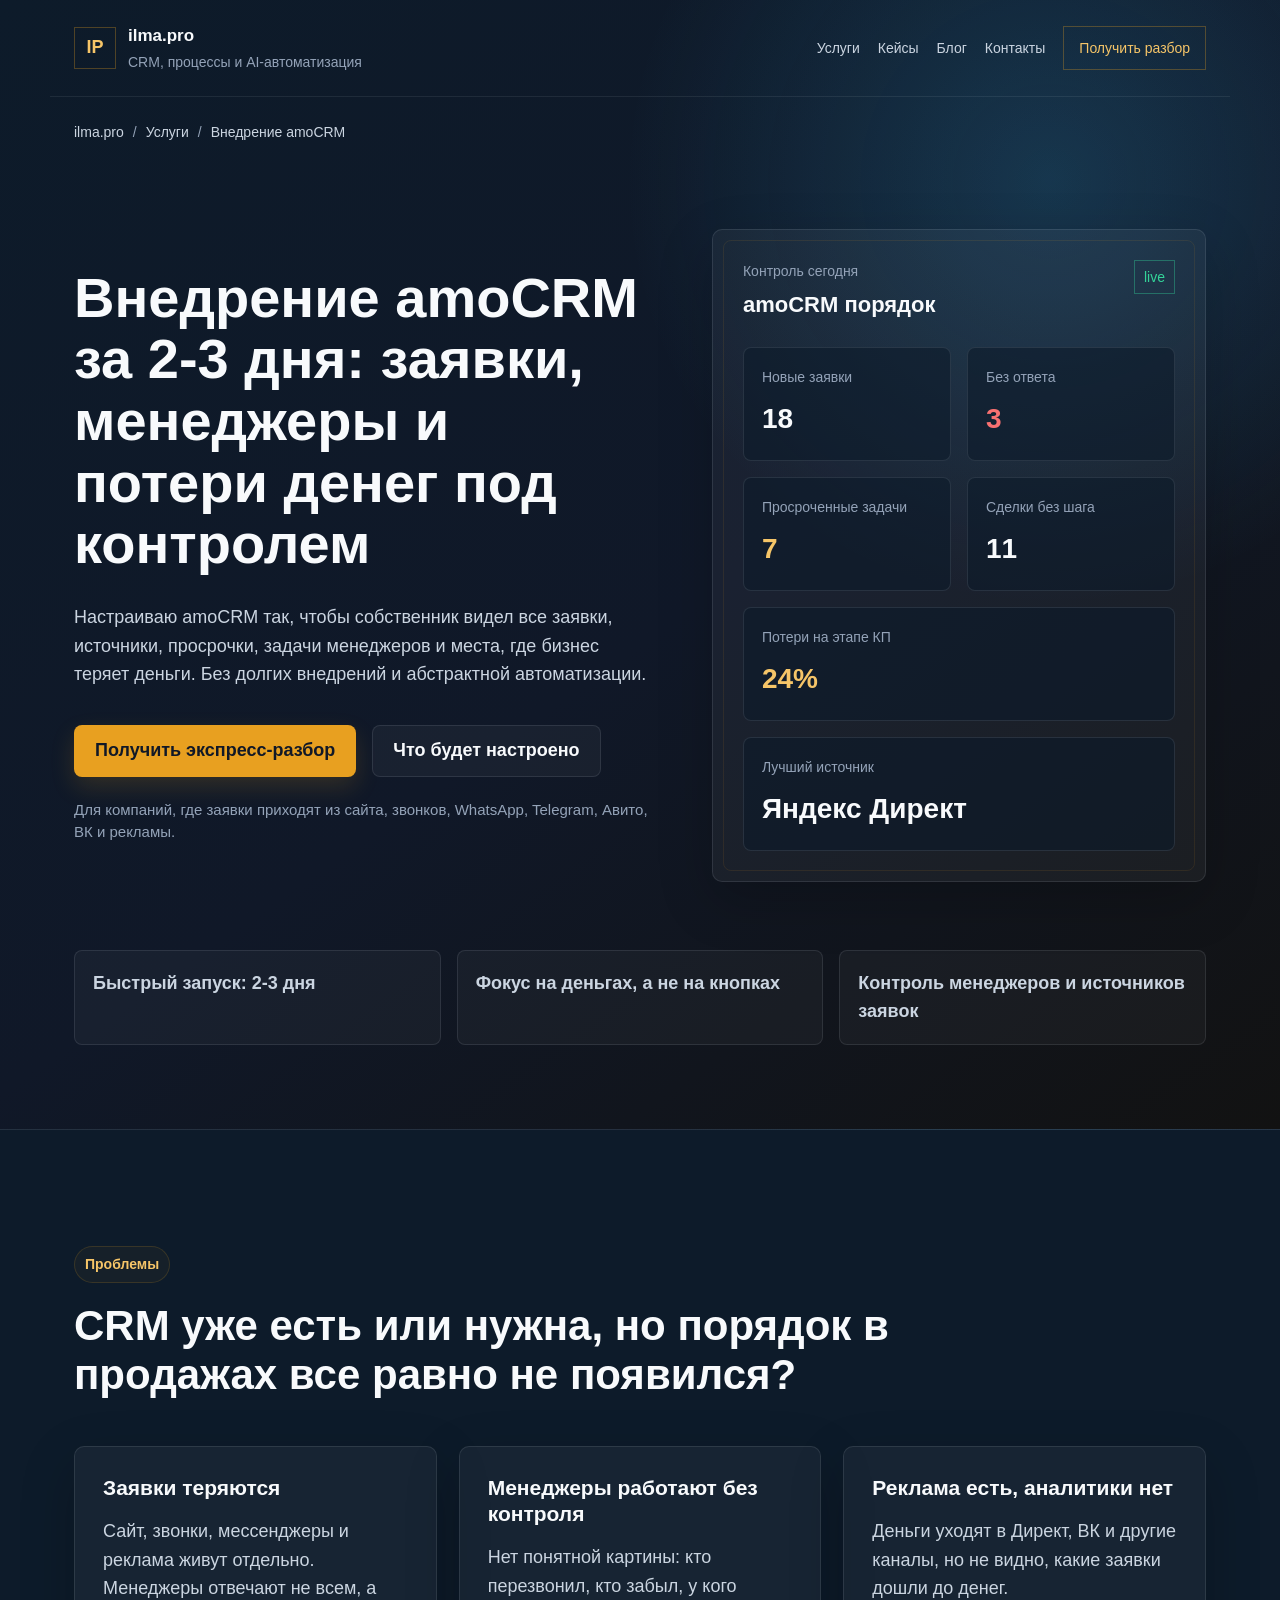
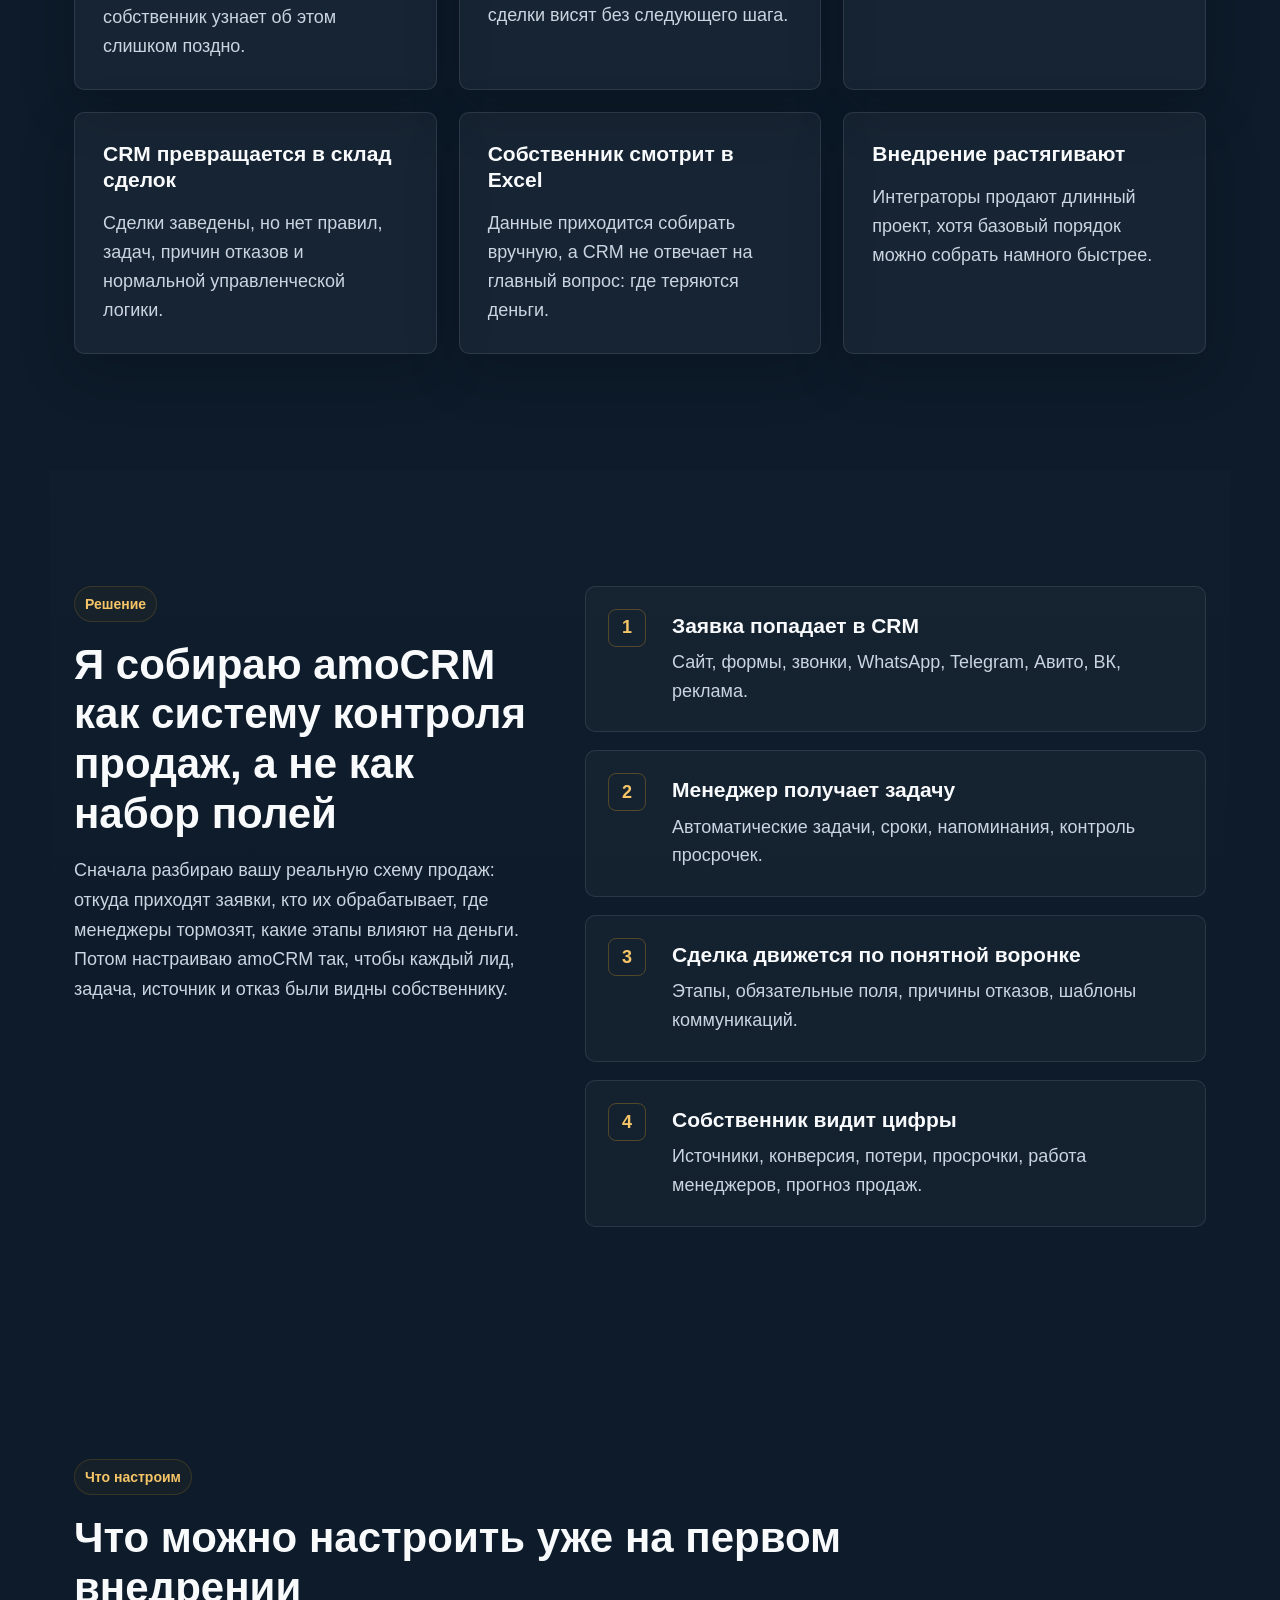
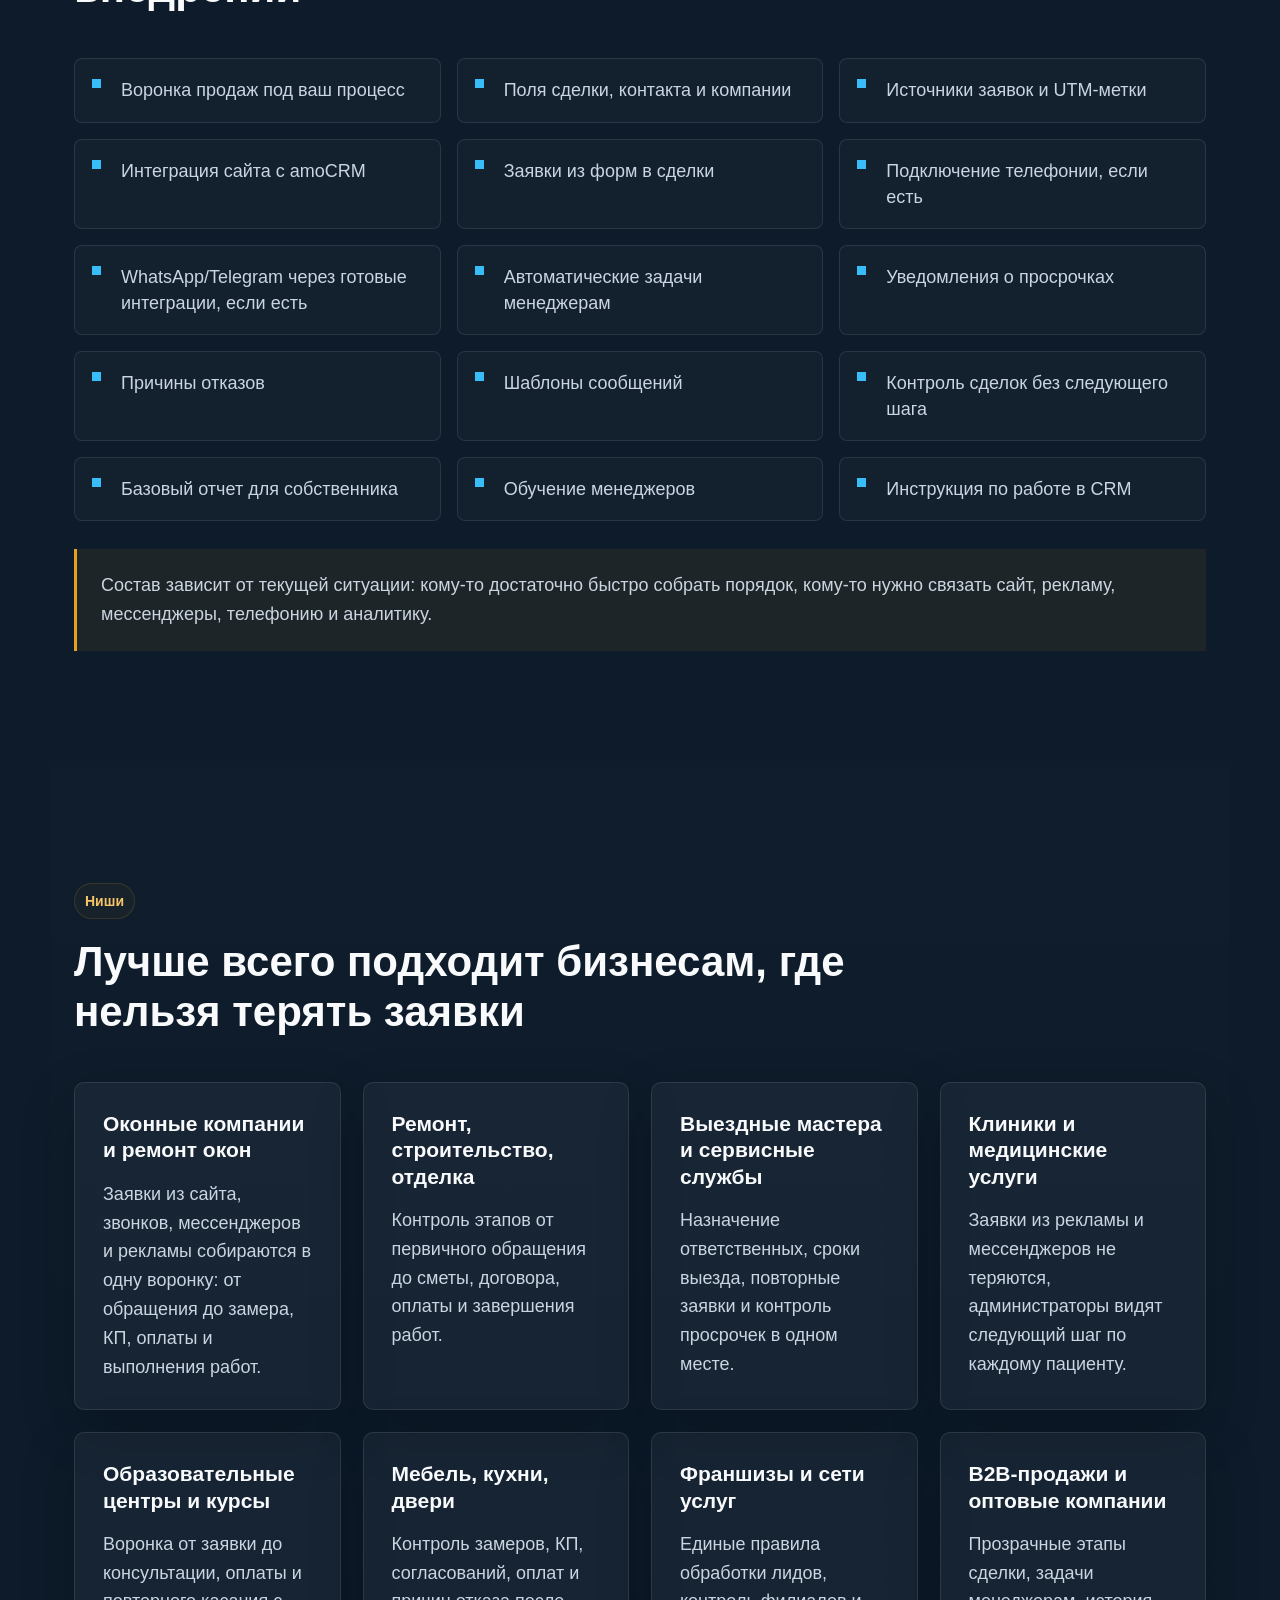
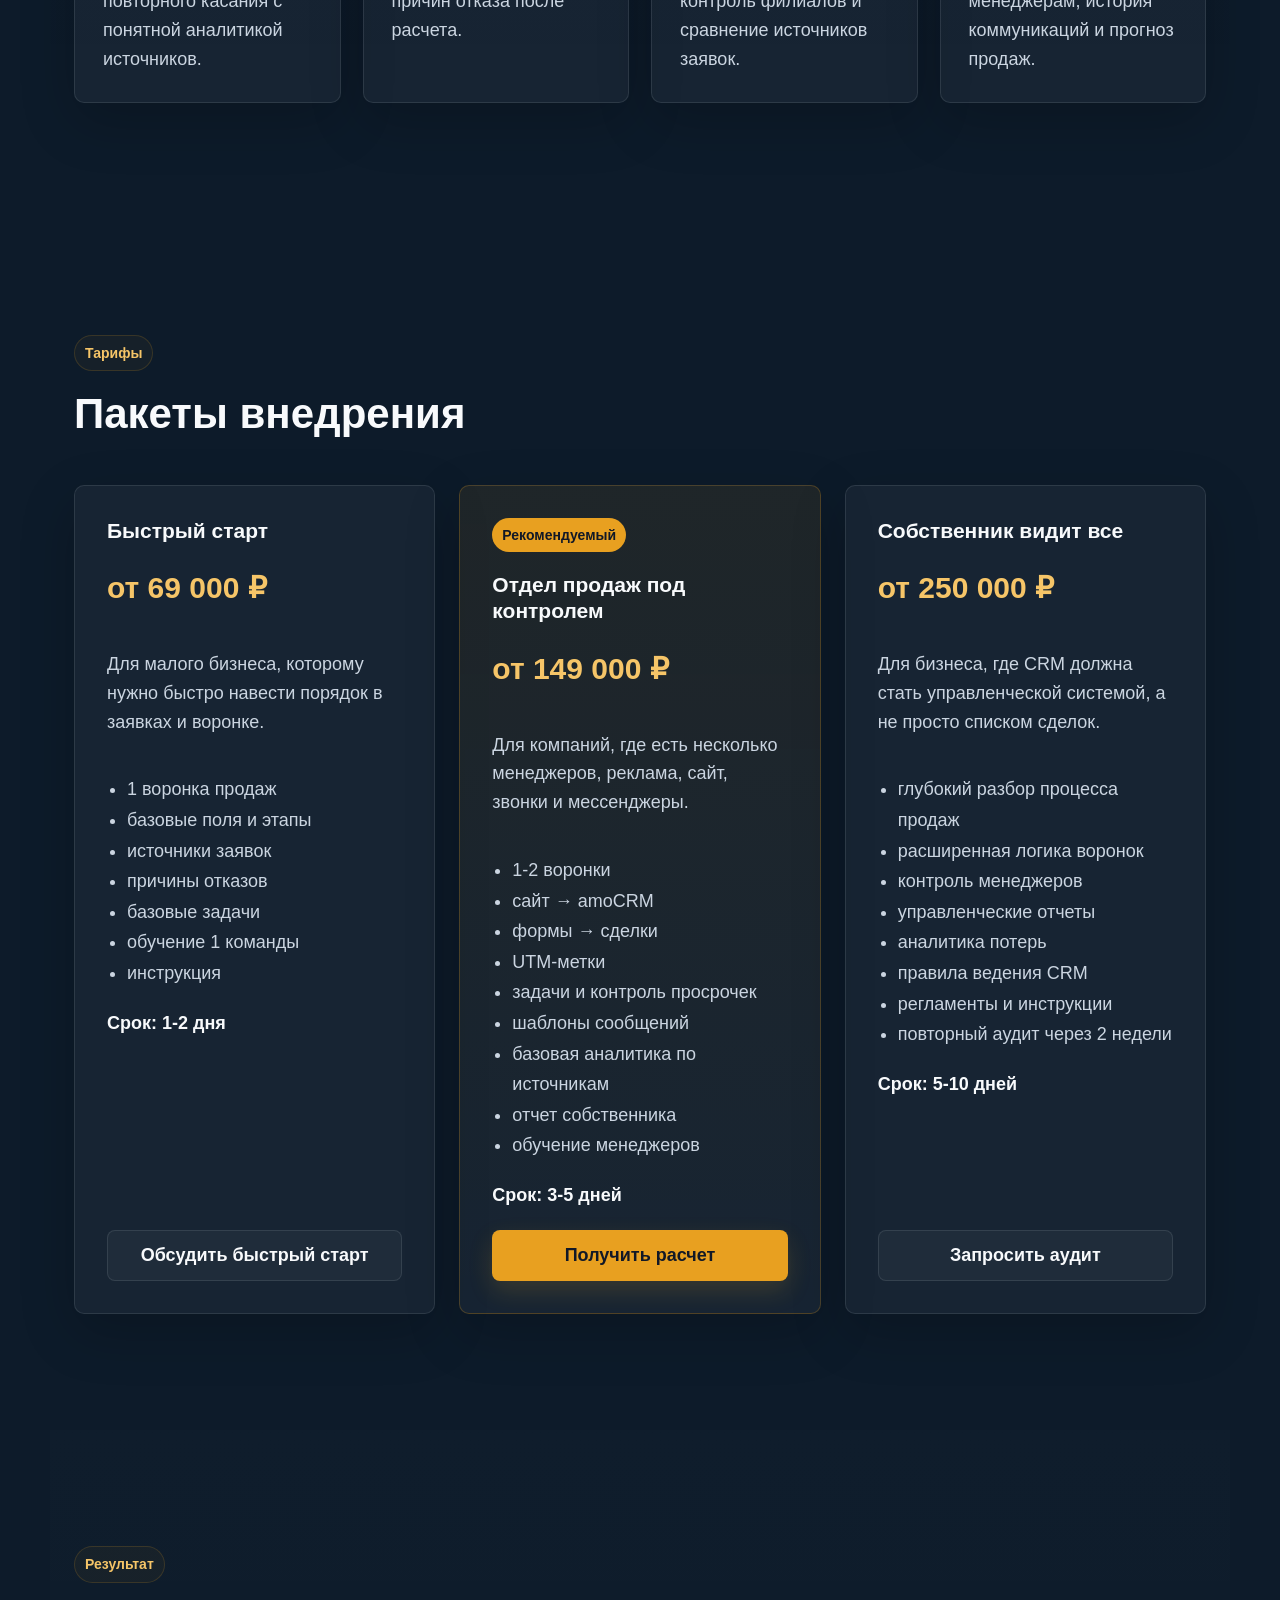
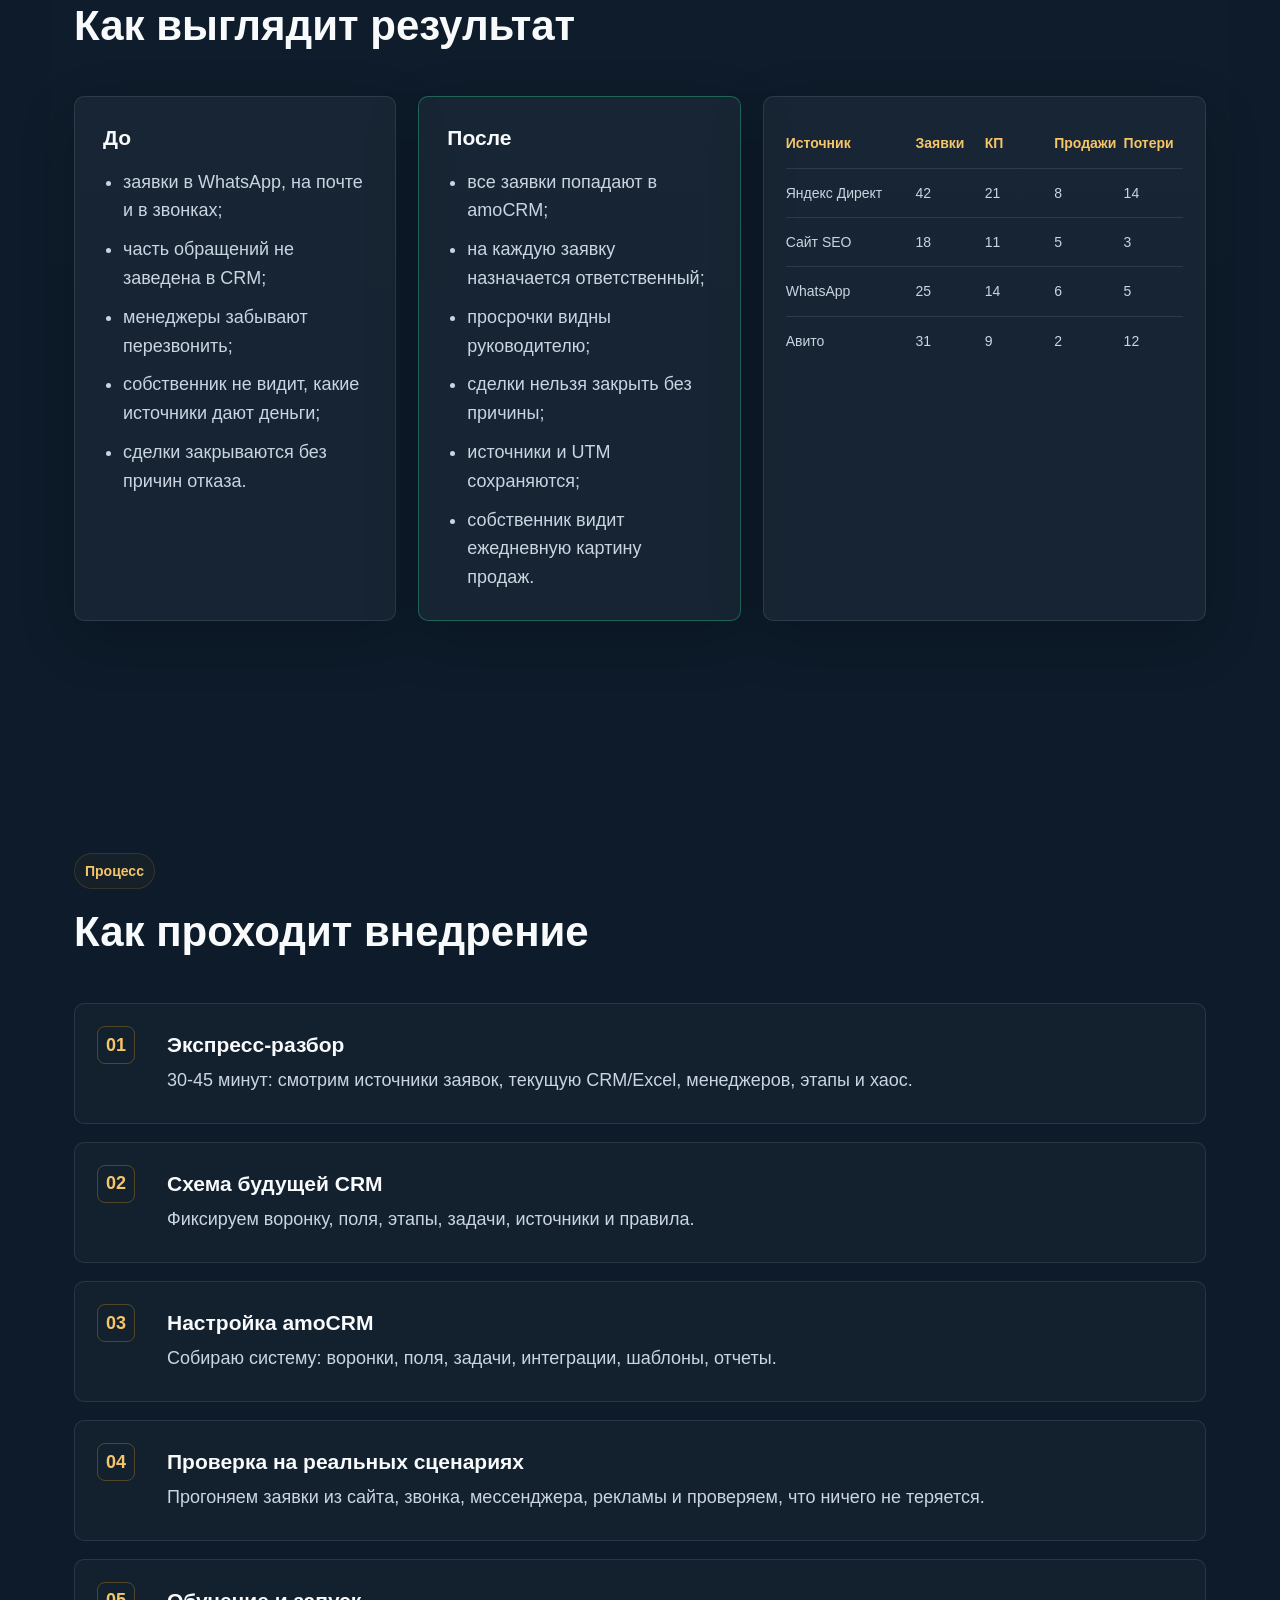
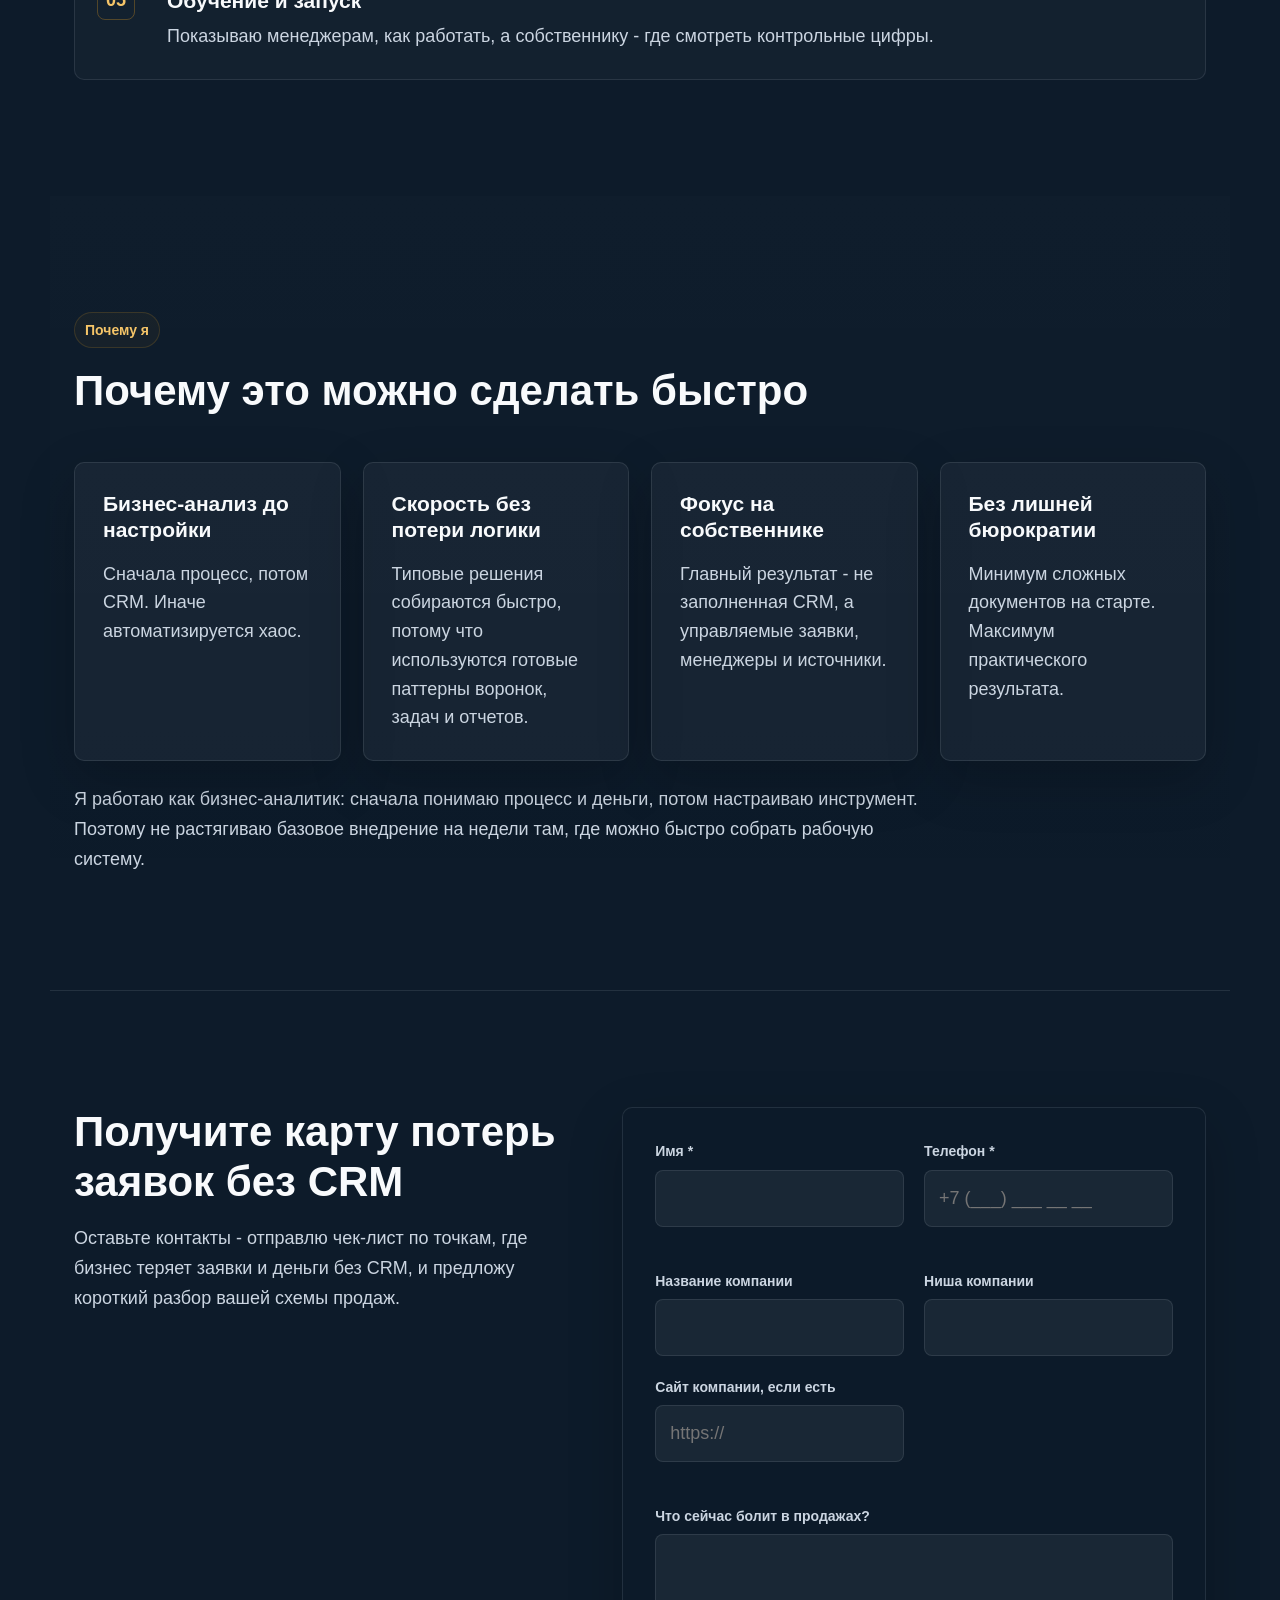
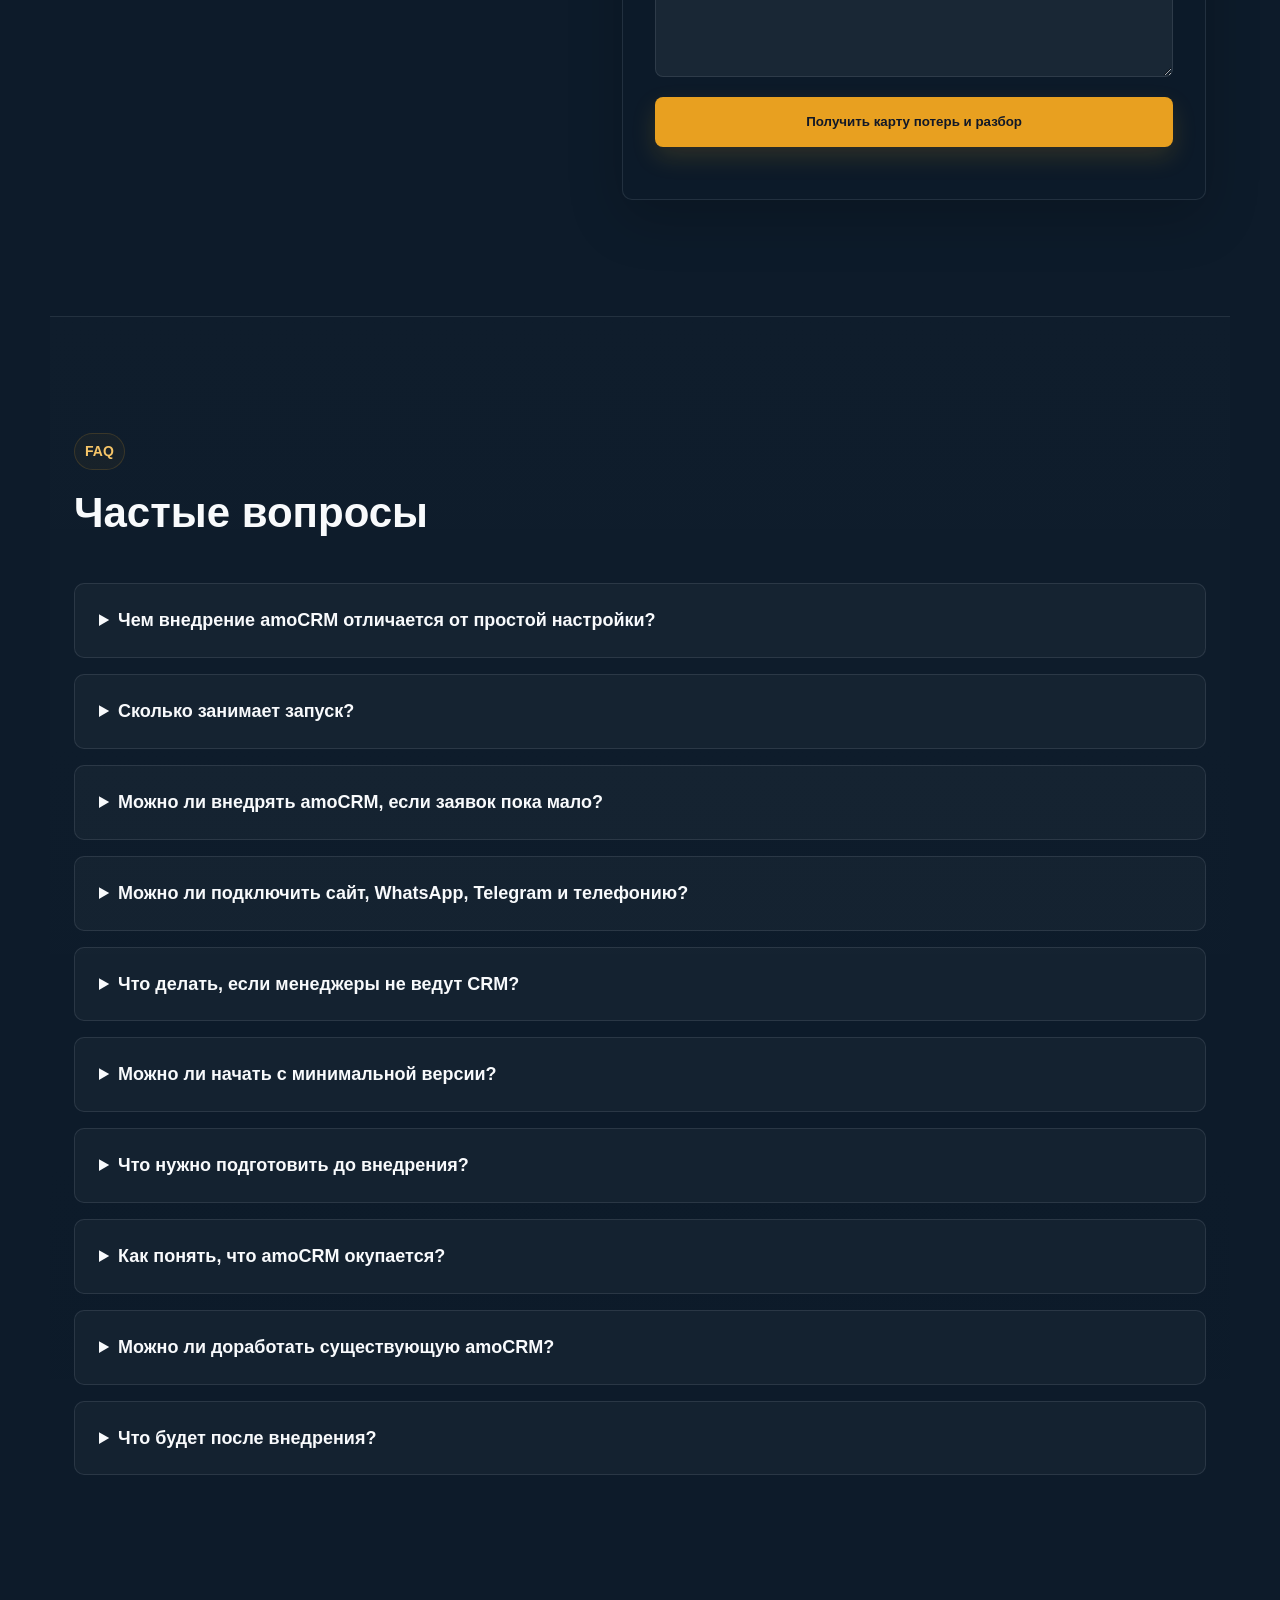
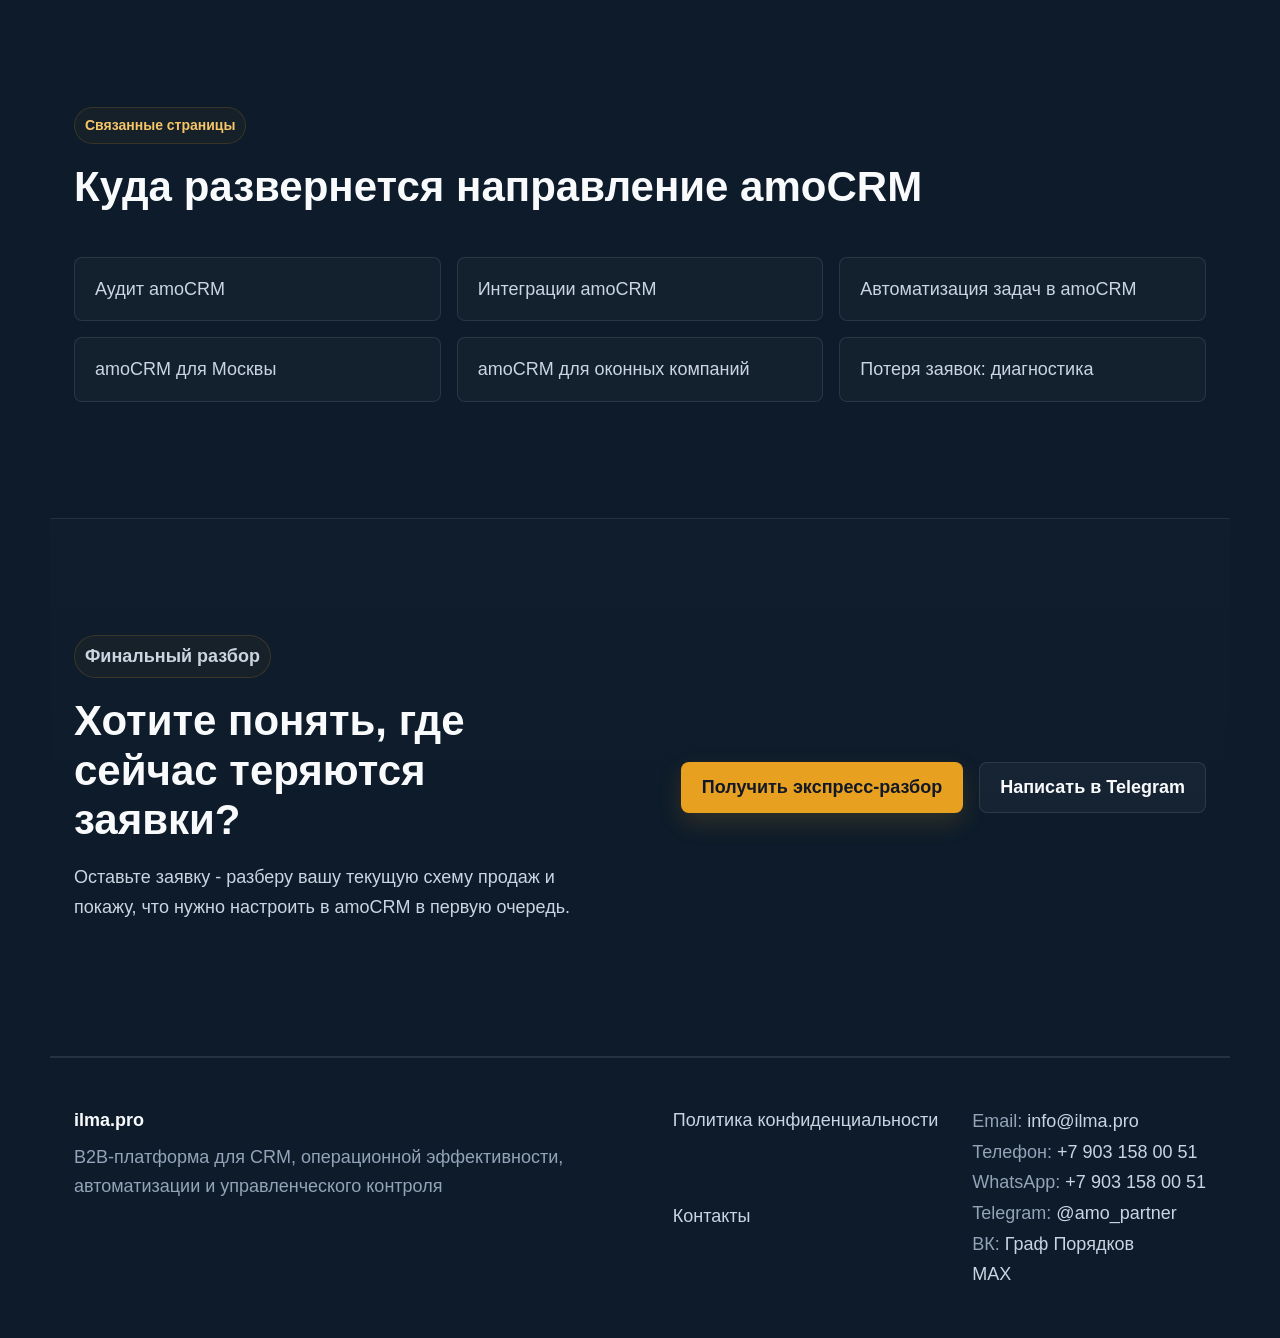
==== commit 9e1074db: "Refine homepage and amoCRM service offers" ====
--- a/services/amocrm/index.html
+++ b/services/amocrm/index.html
@@ -46,50 +46,74 @@
   "mainEntity": [
     {
       "@type": "Question",
-      "name": "Можно ли внедрить amoCRM за 2-3 дня?",
-      "acceptedAnswer": {
-        "@type": "Answer",
-        "text": "Да, если задача - быстро собрать рабочий порядок: воронка, поля, задачи, источники, базовые интеграции и контроль. Сложные кастомные интеграции и разработка виджетов считаются отдельно."
-      }
-    },
-    {
-      "@type": "Question",
-      "name": "Что нужно от нас для старта?",
-      "acceptedAnswer": {
-        "@type": "Answer",
-        "text": "Доступ в amoCRM, описание процесса продаж, список менеджеров, источники заявок, доступы к сайту/формам/телефонии/интеграциям, если они нужны."
-      }
-    },
-    {
-      "@type": "Question",
-      "name": "Вы работаете только с новыми CRM или можете доработать существующую?",
-      "acceptedAnswer": {
-        "@type": "Answer",
-        "text": "Можно и с нуля, и с уже созданной amoCRM. Часто задача как раз в том, чтобы разобрать старую CRM, убрать хаос и сделать понятную систему."
-      }
-    },
-    {
-      "@type": "Question",
-      "name": "Можно ли подключить сайт, WhatsApp, Telegram, телефонию и рекламу?",
-      "acceptedAnswer": {
-        "@type": "Answer",
-        "text": "Да, через готовые интеграции и доступные API/виджеты. Конкретный состав зависит от вашего сайта, телефонии и каналов связи."
-      }
-    },
-    {
-      "@type": "Question",
-      "name": "Сколько стоит внедрение?",
-      "acceptedAnswer": {
-        "@type": "Answer",
-        "text": "Быстрый старт - от 69 000 ₽, полноценное внедрение для отдела продаж - от 149 000 ₽, управленческая система для собственника - от 250 000 ₽. Точная стоимость зависит от количества воронок, пользователей и интеграций."
-      }
-    },
-    {
-      "@type": "Question",
-      "name": "Вы обучаете менеджеров?",
-      "acceptedAnswer": {
-        "@type": "Answer",
-        "text": "Да. После настройки проводится короткое обучение: как вести сделку, ставить задачи, фиксировать результат и не ломать аналитику."
+      "name": "Чем внедрение amoCRM отличается от простой настройки?",
+      "acceptedAnswer": {
+        "@type": "Answer",
+        "text": "Простая настройка меняет поля и воронки. Внедрение сначала разбирает процесс продаж, роли, задачи, источники заявок и контрольные точки."
+      }
+    },
+    {
+      "@type": "Question",
+      "name": "Сколько занимает запуск?",
+      "acceptedAnswer": {
+        "@type": "Answer",
+        "text": "Базовый запуск обычно занимает 2-3 дня. Если нужны сложные интеграции, сроки считаются отдельно."
+      }
+    },
+    {
+      "@type": "Question",
+      "name": "Можно ли внедрять amoCRM, если заявок пока мало?",
+      "acceptedAnswer": {
+        "@type": "Answer",
+        "text": "Да. Малый поток проще сразу поставить на правильные правила, чтобы не накапливать хаос перед ростом рекламы."
+      }
+    },
+    {
+      "@type": "Question",
+      "name": "Можно ли подключить сайт, WhatsApp, Telegram и телефонию?",
+      "acceptedAnswer": {
+        "@type": "Answer",
+        "text": "Да. Подключение зависит от сайта, телефонии и каналов связи. Обычно начинаем с форм, мессенджеров и задач менеджерам."
+      }
+    },
+    {
+      "@type": "Question",
+      "name": "Что делать, если менеджеры не ведут CRM?",
+      "acceptedAnswer": {
+        "@type": "Answer",
+        "text": "Нужно упростить правила, убрать лишние поля, настроить обязательные шаги и контроль просрочек. CRM должна помогать, а не мешать работе."
+      }
+    },
+    {
+      "@type": "Question",
+      "name": "Можно ли начать с минимальной версии?",
+      "acceptedAnswer": {
+        "@type": "Answer",
+        "text": "Да. Можно собрать одну воронку, базовые поля, задачи и источники заявок, а доработки добавлять после проверки на реальных сделках."
+      }
+    },
+    {
+      "@type": "Question",
+      "name": "Что нужно подготовить до внедрения?",
+      "acceptedAnswer": {
+        "@type": "Answer",
+        "text": "Доступ к amoCRM, список менеджеров, этапы продаж, источники заявок, текущие формы сайта и понимание, где сейчас теряются сделки."
+      }
+    },
+    {
+      "@type": "Question",
+      "name": "Как понять, что amoCRM окупается?",
+      "acceptedAnswer": {
+        "@type": "Answer",
+        "text": "Смотрите потери заявок, скорость ответа, просрочки, конверсию по этапам и источники денег. Если эти цифры стали видны и управляемы, CRM работает."
+      }
+    },
+    {
+      "@type": "Question",
+      "name": "Можно ли доработать существующую amoCRM?",
+      "acceptedAnswer": {
+        "@type": "Answer",
+        "text": "Да. Часто задача не во внедрении с нуля, а в разборе старой CRM, чистке лишнего и настройке понятной логики продаж."
       }
     },
     {
@@ -97,7 +121,7 @@
       "name": "Что будет после внедрения?",
       "acceptedAnswer": {
         "@type": "Answer",
-        "text": "Можно оставить сопровождение: доработки, контроль ошибок, новые автоматизации, ежемесячный разбор воронки и рекомендации по улучшению продаж."
+        "text": "Проверим реальные сценарии, обучим команду, зафиксируем правила работы и при необходимости добавим сопровождение или доработки."
       }
     }
   ]
@@ -184,7 +208,7 @@
     
     <section class="hero" id="top">
       <div class="hero-copy" data-animate="reveal">
-        <p class="eyebrow">Граф Порядков / страница услуги amoCRM</p>
+        
         <h1>Внедрение amoCRM за 2-3 дня: заявки, менеджеры и потери денег под контролем</h1>
         <p class="hero-lead">Настраиваю amoCRM так, чтобы собственник видел все заявки, источники, просрочки, задачи менеджеров и места, где бизнес теряет деньги. Без долгих внедрений и абстрактной автоматизации.</p>
         <div class="hero-actions">
@@ -543,7 +567,7 @@
 
     <section class="section lead-section" id="lead">
       <div class="lead-copy">
-        <p class="eyebrow">Лид-магнит</p>
+        
         <h2>Получите карту потерь заявок без CRM</h2>
         <p>Оставьте контакты - отправлю чек-лист по точкам, где бизнес теряет заявки и деньги без CRM, и предложу короткий разбор вашей схемы продаж.</p>
       </div>
@@ -595,13 +619,16 @@
         <h2>Частые вопросы</h2>
       </div>
       <div class="faq-list">
-        <details><summary>Можно ли внедрить amoCRM за 2-3 дня?</summary><p>Да, если задача - быстро собрать рабочий порядок: воронка, поля, задачи, источники, базовые интеграции и контроль. Сложные кастомные интеграции и разработка виджетов считаются отдельно.</p></details>
-<details><summary>Что нужно от нас для старта?</summary><p>Доступ в amoCRM, описание процесса продаж, список менеджеров, источники заявок, доступы к сайту/формам/телефонии/интеграциям, если они нужны.</p></details>
-<details><summary>Вы работаете только с новыми CRM или можете доработать существующую?</summary><p>Можно и с нуля, и с уже созданной amoCRM. Часто задача как раз в том, чтобы разобрать старую CRM, убрать хаос и сделать понятную систему.</p></details>
-<details><summary>Можно ли подключить сайт, WhatsApp, Telegram, телефонию и рекламу?</summary><p>Да, через готовые интеграции и доступные API/виджеты. Конкретный состав зависит от вашего сайта, телефонии и каналов связи.</p></details>
-<details><summary>Сколько стоит внедрение?</summary><p>Быстрый старт - от 69 000 ₽, полноценное внедрение для отдела продаж - от 149 000 ₽, управленческая система для собственника - от 250 000 ₽. Точная стоимость зависит от количества воронок, пользователей и интеграций.</p></details>
-<details><summary>Вы обучаете менеджеров?</summary><p>Да. После настройки проводится короткое обучение: как вести сделку, ставить задачи, фиксировать результат и не ломать аналитику.</p></details>
-<details><summary>Что будет после внедрения?</summary><p>Можно оставить сопровождение: доработки, контроль ошибок, новые автоматизации, ежемесячный разбор воронки и рекомендации по улучшению продаж.</p></details>
+        <details><summary>Чем внедрение amoCRM отличается от простой настройки?</summary><p>Простая настройка меняет поля и воронки. Внедрение сначала разбирает процесс продаж, роли, задачи, источники заявок и контрольные точки.</p></details>
+<details><summary>Сколько занимает запуск?</summary><p>Базовый запуск обычно занимает 2-3 дня. Если нужны сложные интеграции, сроки считаются отдельно.</p></details>
+<details><summary>Можно ли внедрять amoCRM, если заявок пока мало?</summary><p>Да. Малый поток проще сразу поставить на правильные правила, чтобы не накапливать хаос перед ростом рекламы.</p></details>
+<details><summary>Можно ли подключить сайт, WhatsApp, Telegram и телефонию?</summary><p>Да. Подключение зависит от сайта, телефонии и каналов связи. Обычно начинаем с форм, мессенджеров и задач менеджерам.</p></details>
+<details><summary>Что делать, если менеджеры не ведут CRM?</summary><p>Нужно упростить правила, убрать лишние поля, настроить обязательные шаги и контроль просрочек. CRM должна помогать, а не мешать работе.</p></details>
+<details><summary>Можно ли начать с минимальной версии?</summary><p>Да. Можно собрать одну воронку, базовые поля, задачи и источники заявок, а доработки добавлять после проверки на реальных сделках.</p></details>
+<details><summary>Что нужно подготовить до внедрения?</summary><p>Доступ к amoCRM, список менеджеров, этапы продаж, источники заявок, текущие формы сайта и понимание, где сейчас теряются сделки.</p></details>
+<details><summary>Как понять, что amoCRM окупается?</summary><p>Смотрите потери заявок, скорость ответа, просрочки, конверсию по этапам и источники денег. Если эти цифры стали видны и управляемы, CRM работает.</p></details>
+<details><summary>Можно ли доработать существующую amoCRM?</summary><p>Да. Часто задача не во внедрении с нуля, а в разборе старой CRM, чистке лишнего и настройке понятной логики продаж.</p></details>
+<details><summary>Что будет после внедрения?</summary><p>Проверим реальные сценарии, обучим команду, зафиксируем правила работы и при необходимости добавим сопровождение или доработки.</p></details>
       </div>
     </section>
 
@@ -649,6 +676,7 @@
       WhatsApp: <a href="https://wa.me/79031580051" data-goal="click_whatsapp">+7 903 158 00 51</a><br>
       Telegram: <a href="https://t.me/amo_partner" data-goal="click_telegram">@amo_partner</a><br>
       ВК: <a href="https://vk.ru/it_simple_123" data-goal="click_vk">Граф Порядков</a><br>
+
       <a href="https://max.ru/u/f9LHodD0cOIG8smtAmnUhJjLb4iNOmc1T8EXcWCCZ4kDRq5IBw81AKWZTOw" data-goal="click_max">MAX</a>
     </address>
   </footer>
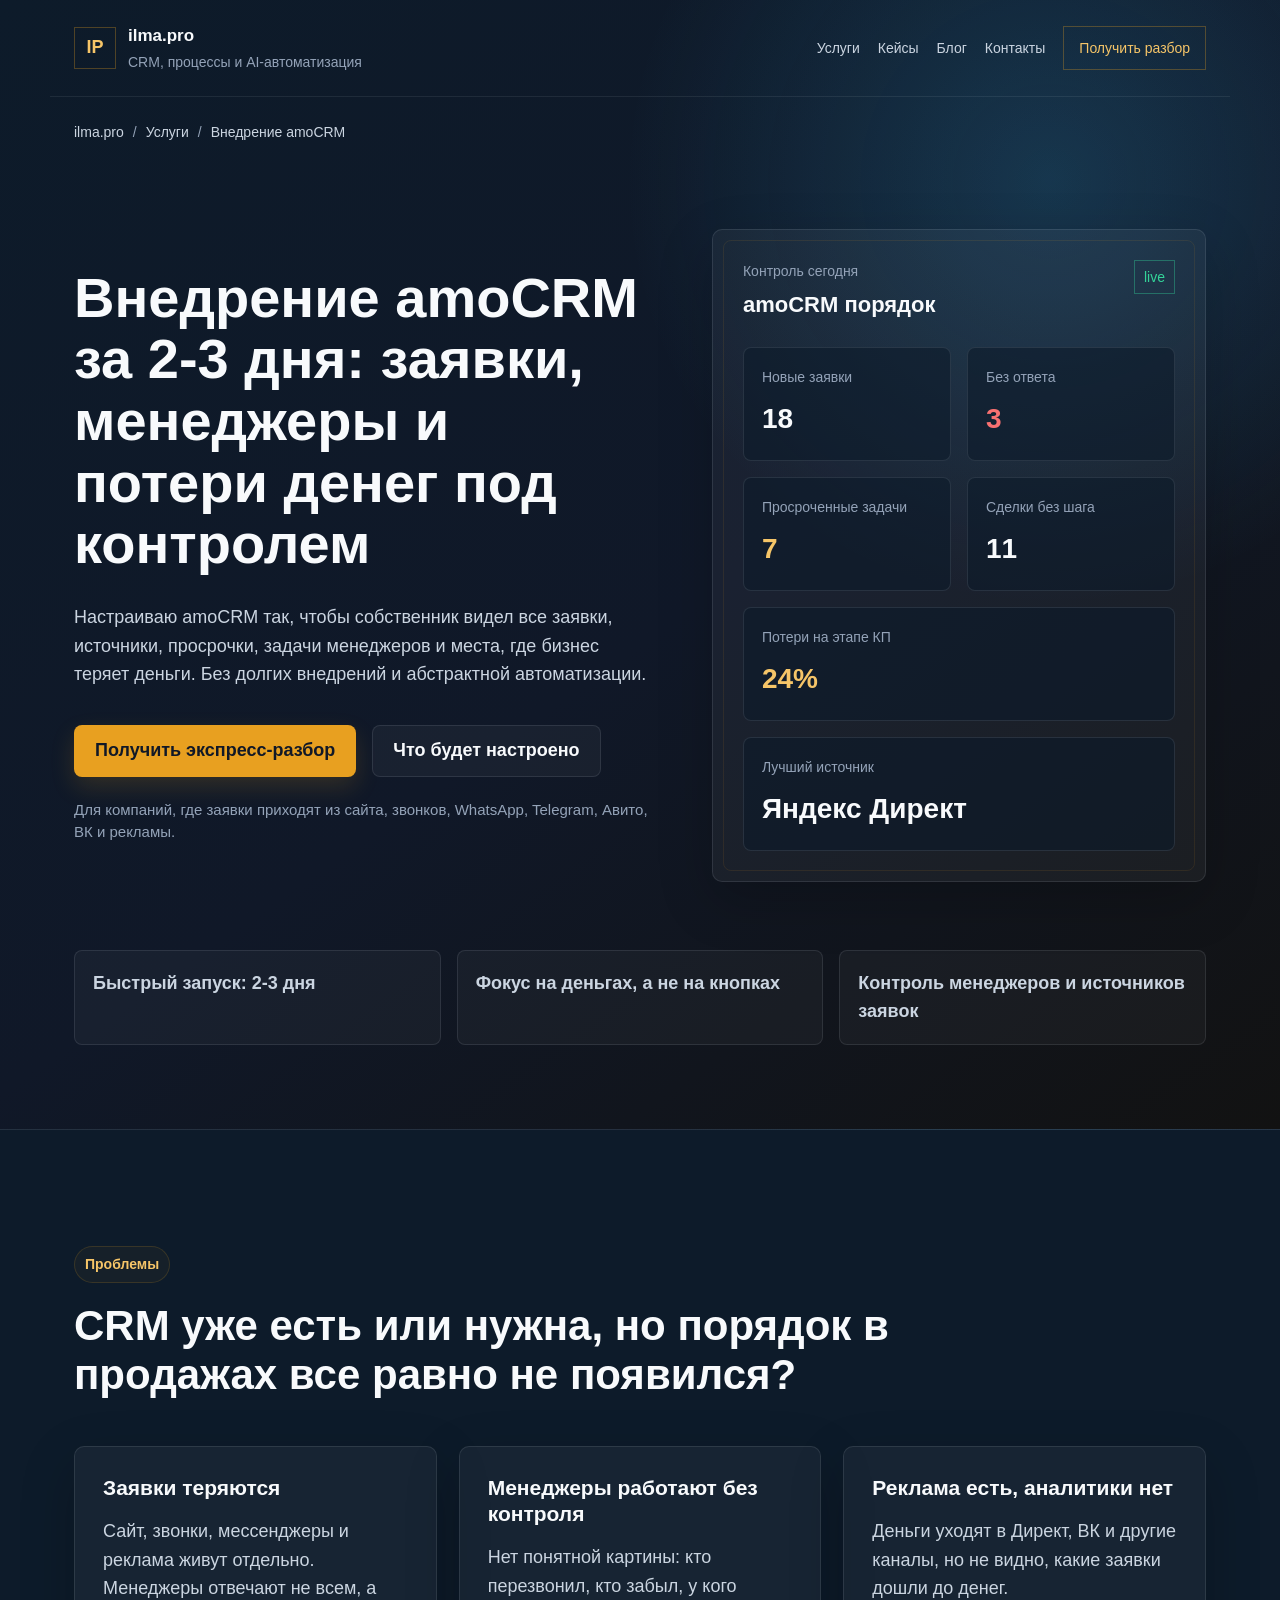
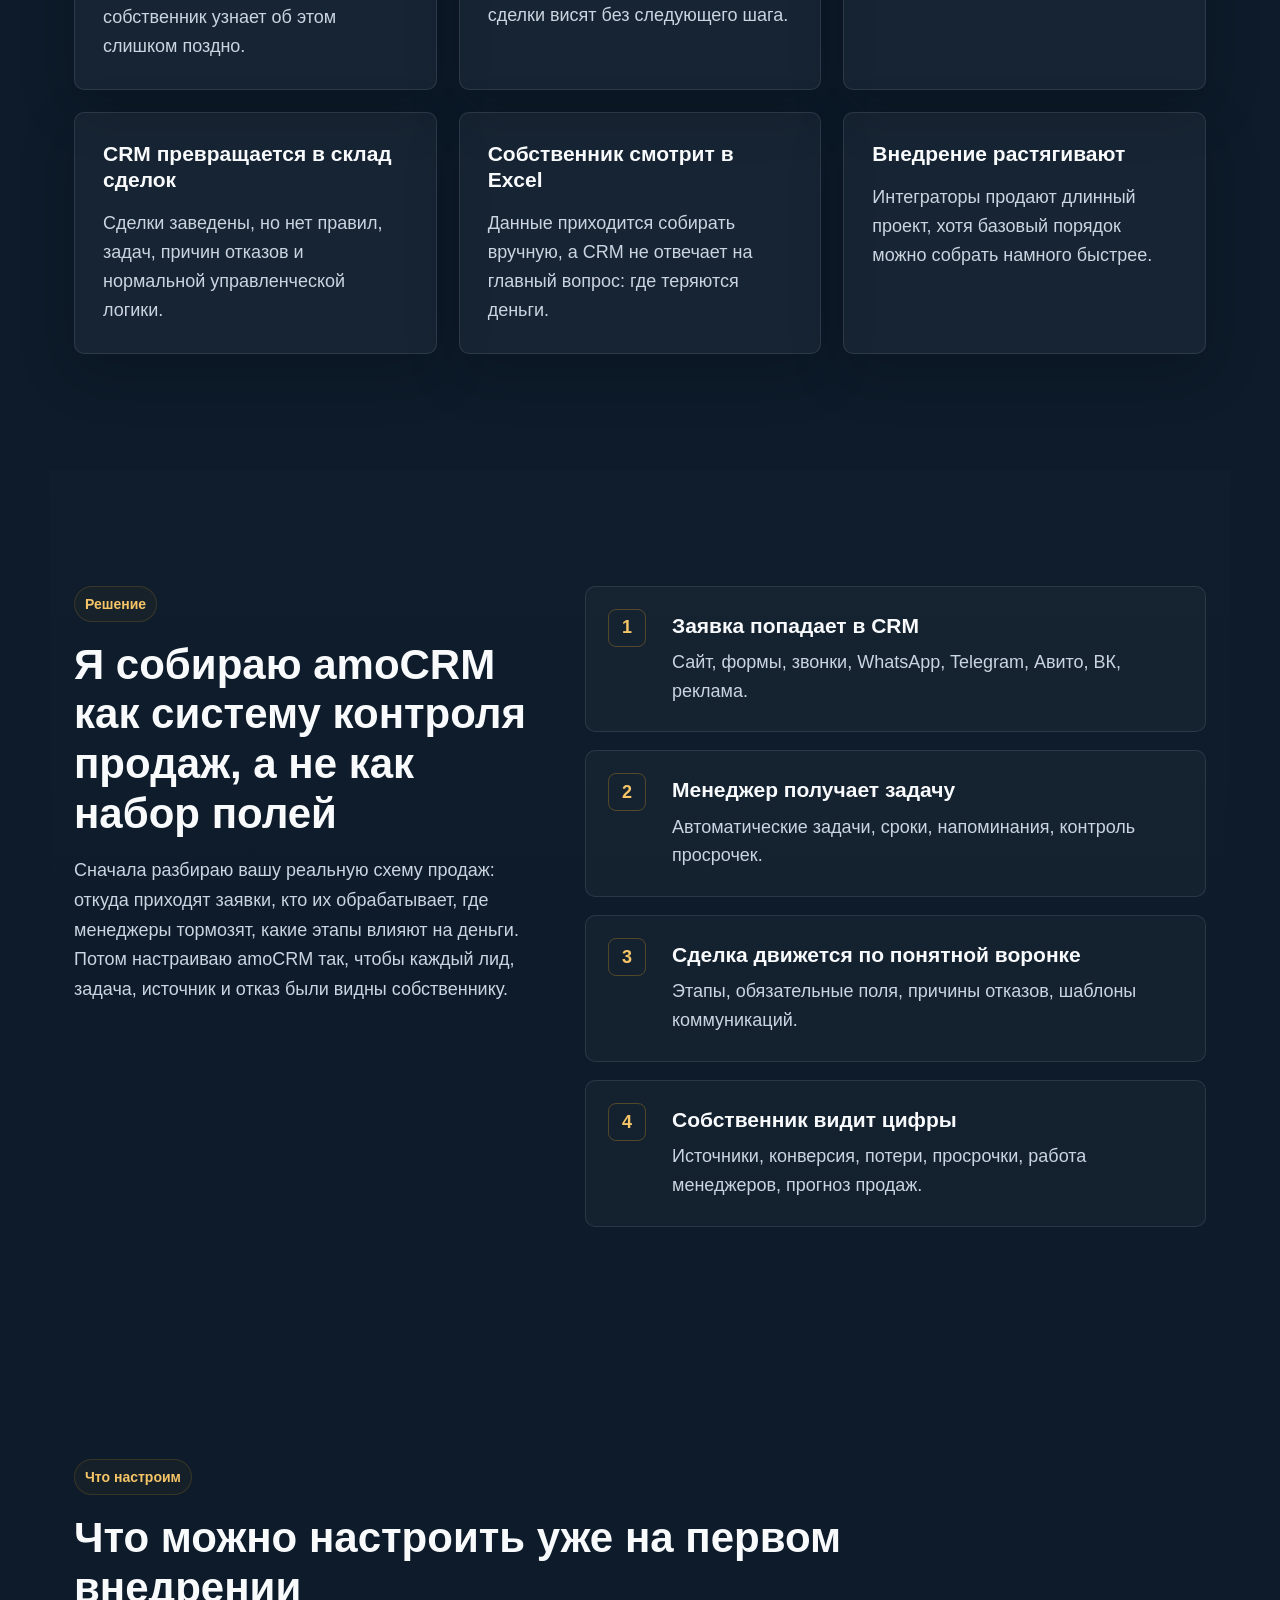
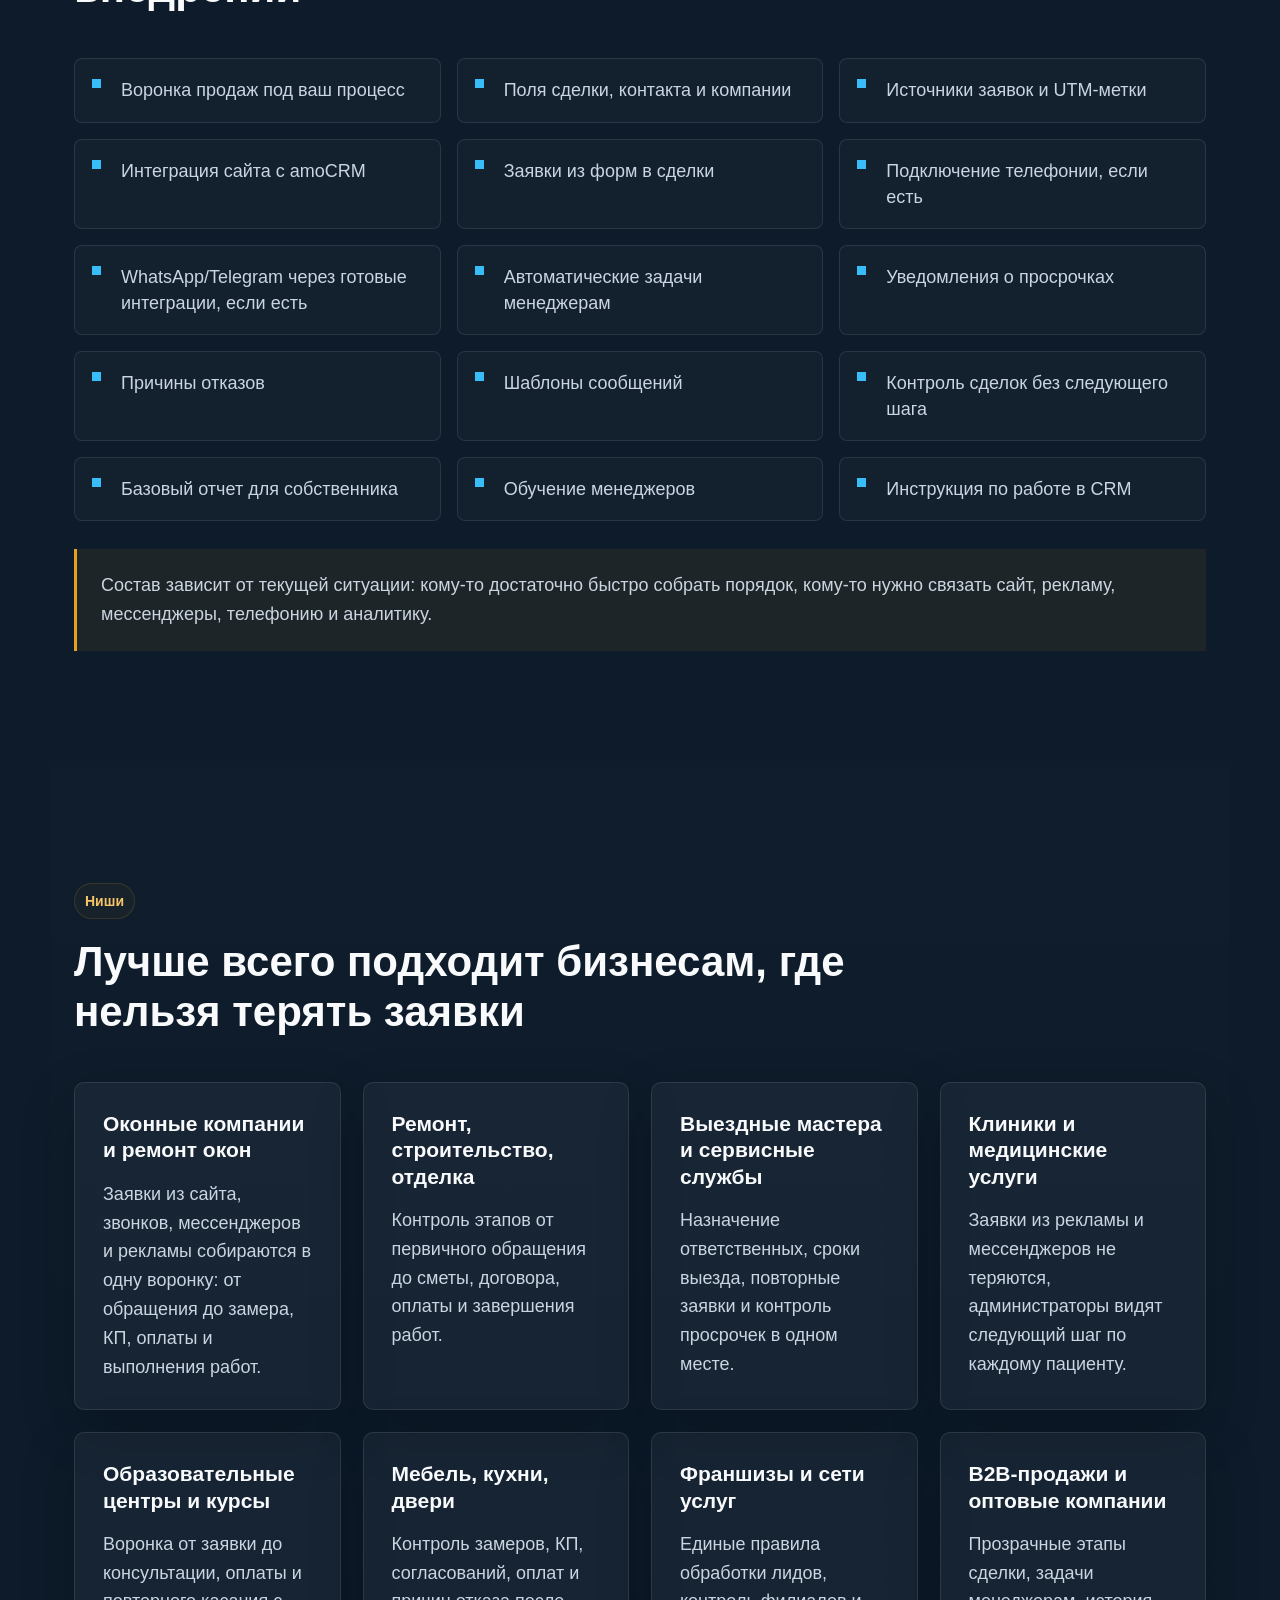
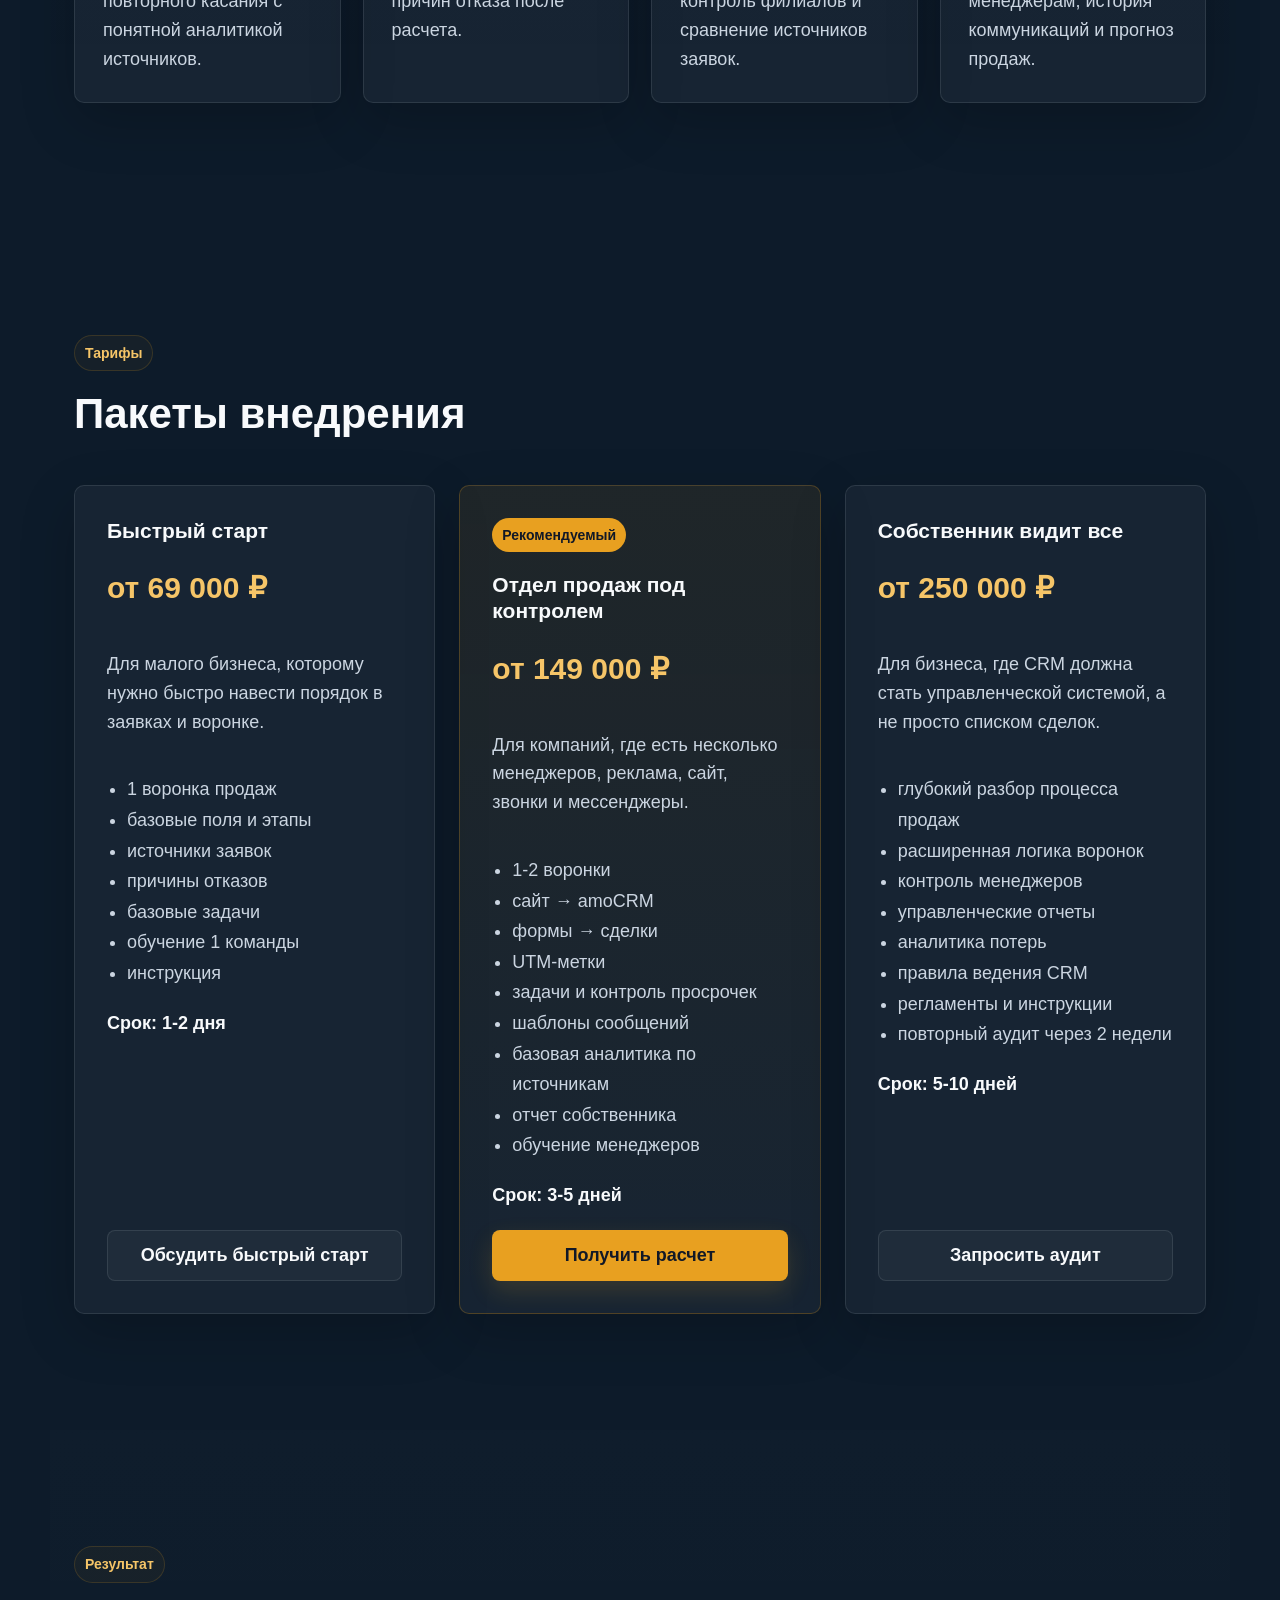
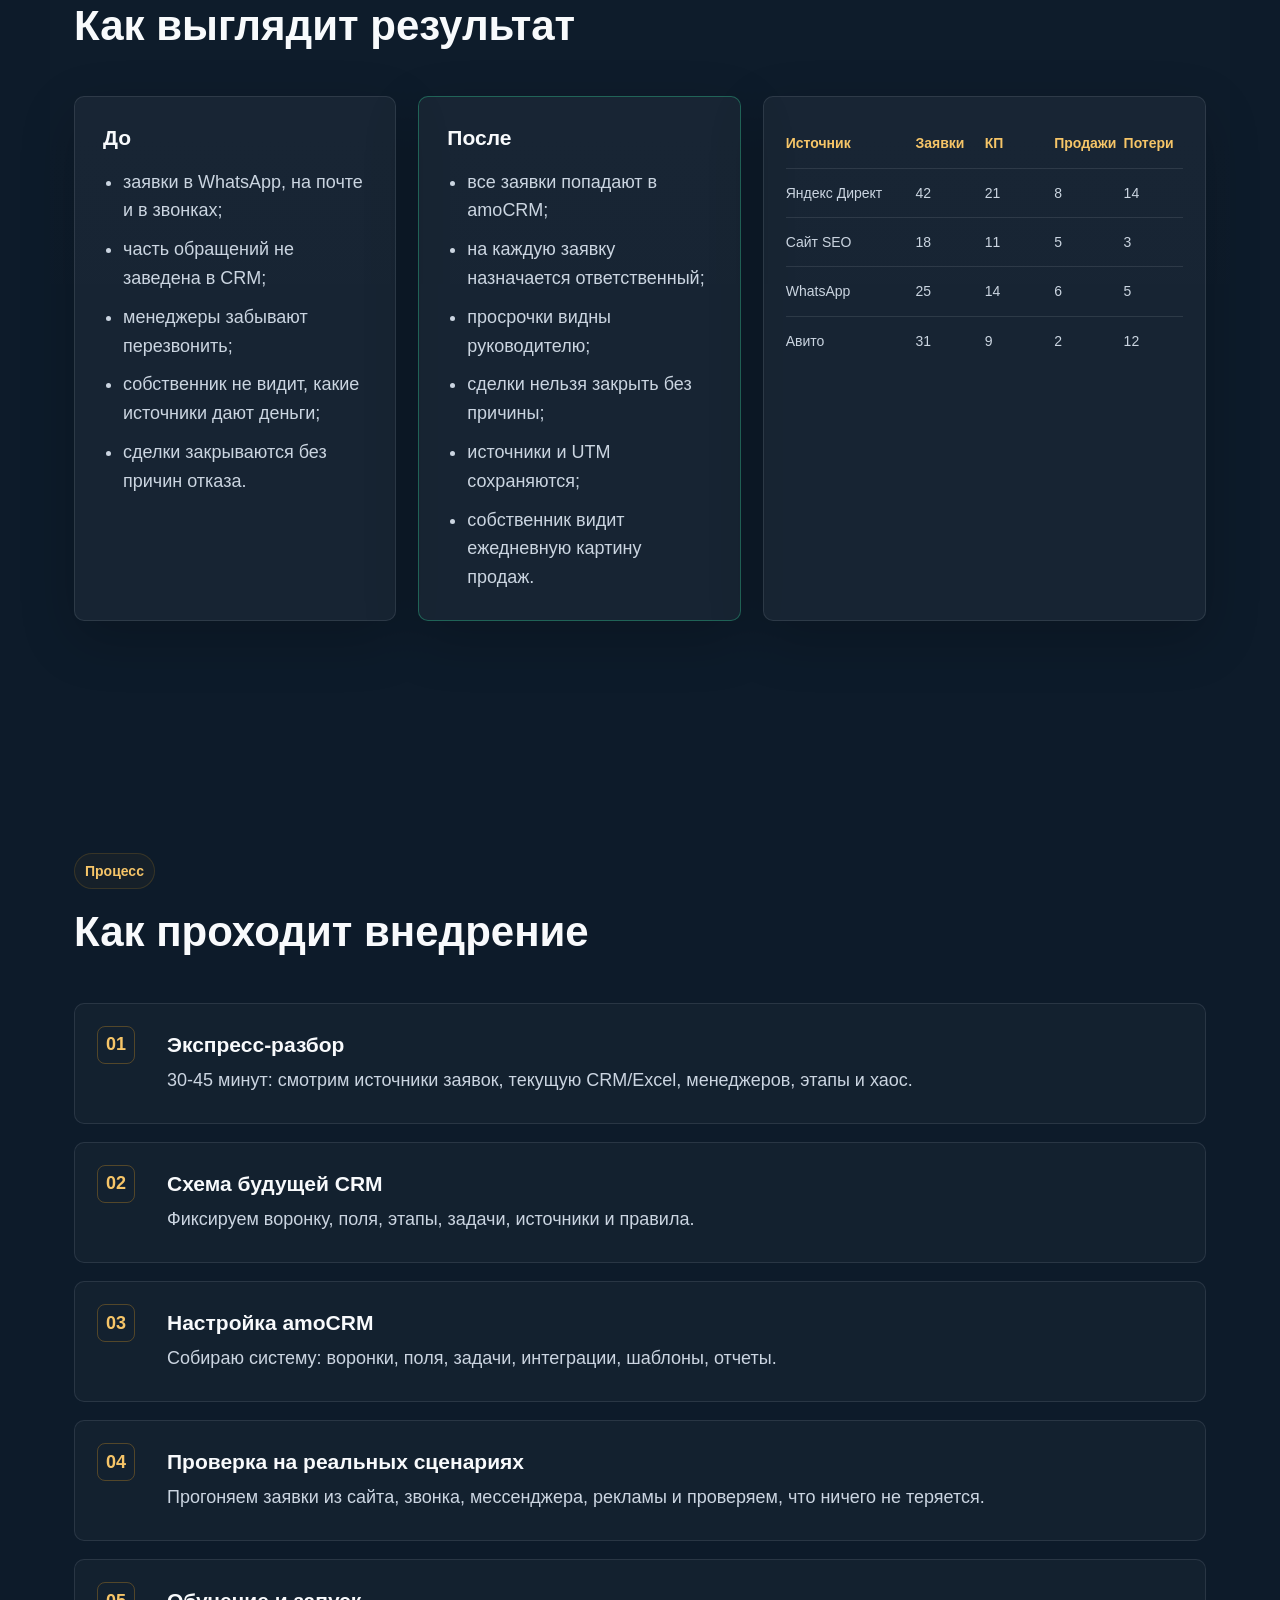
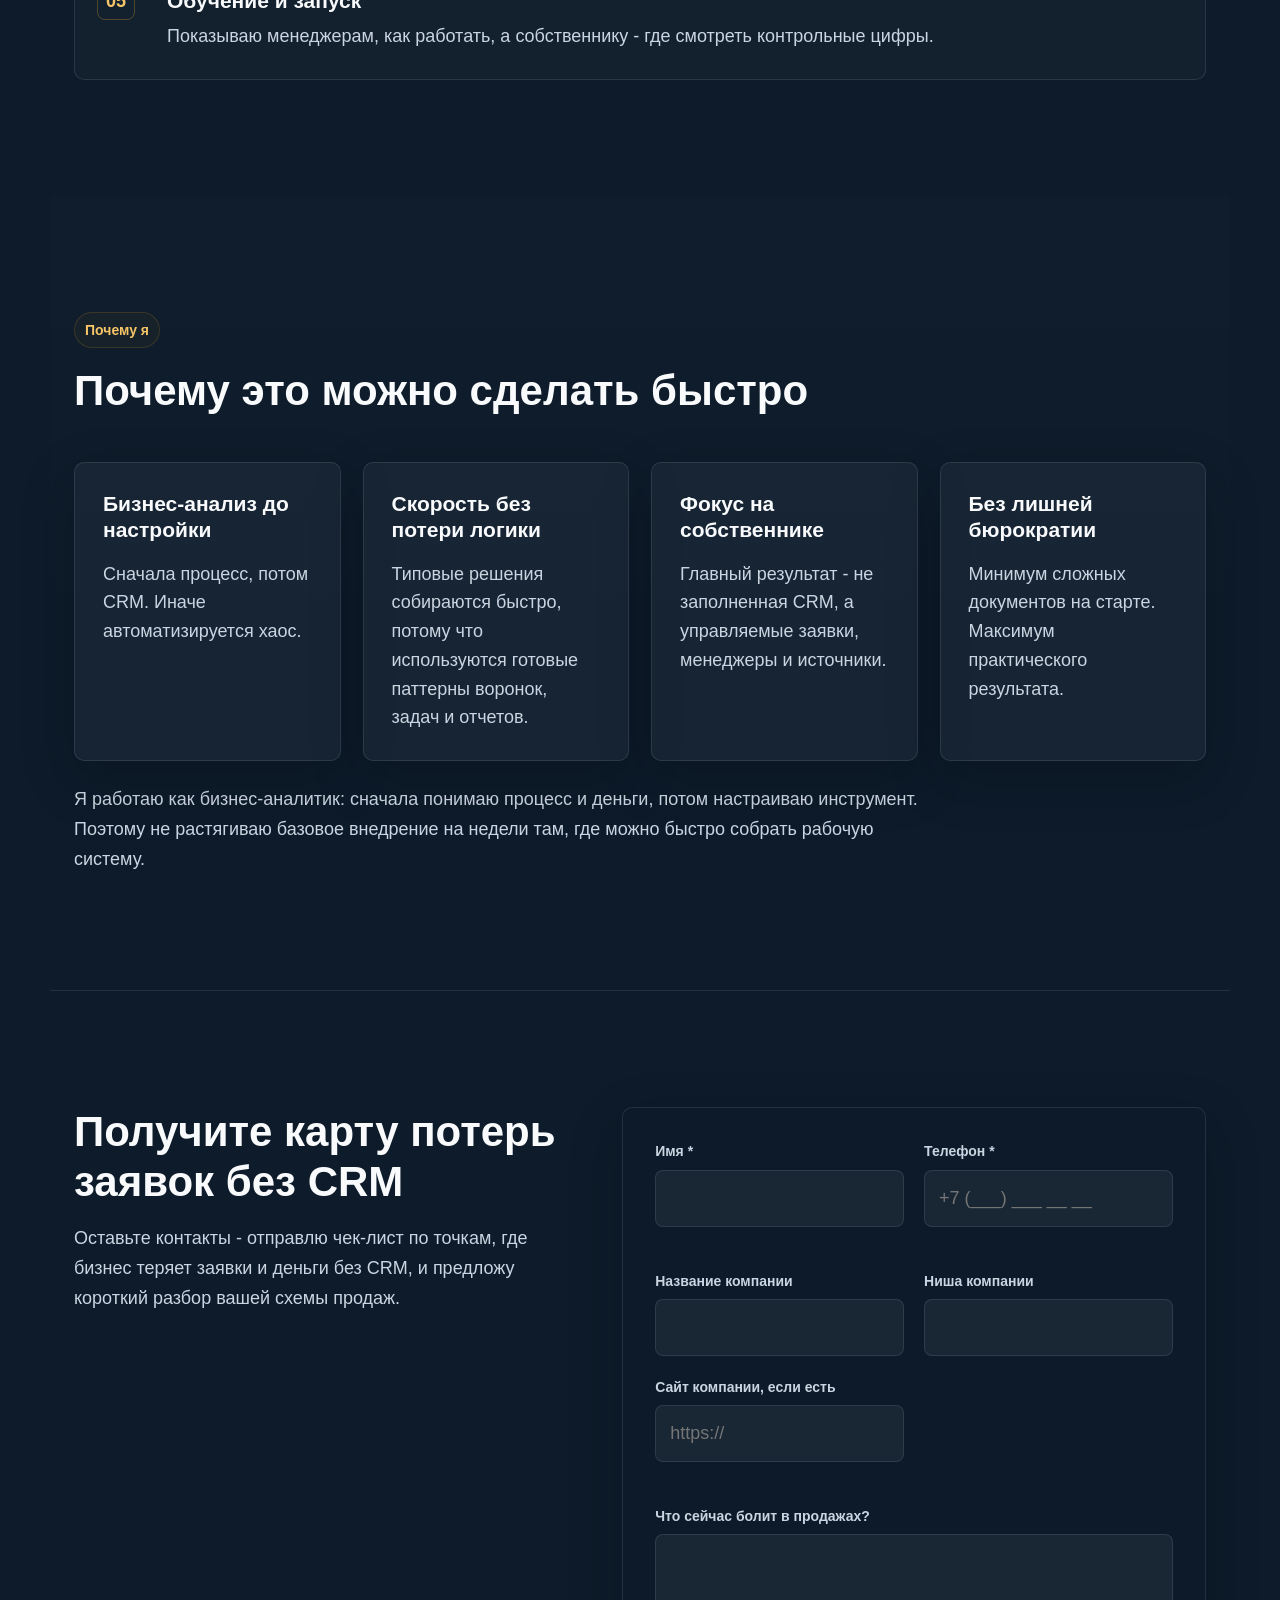
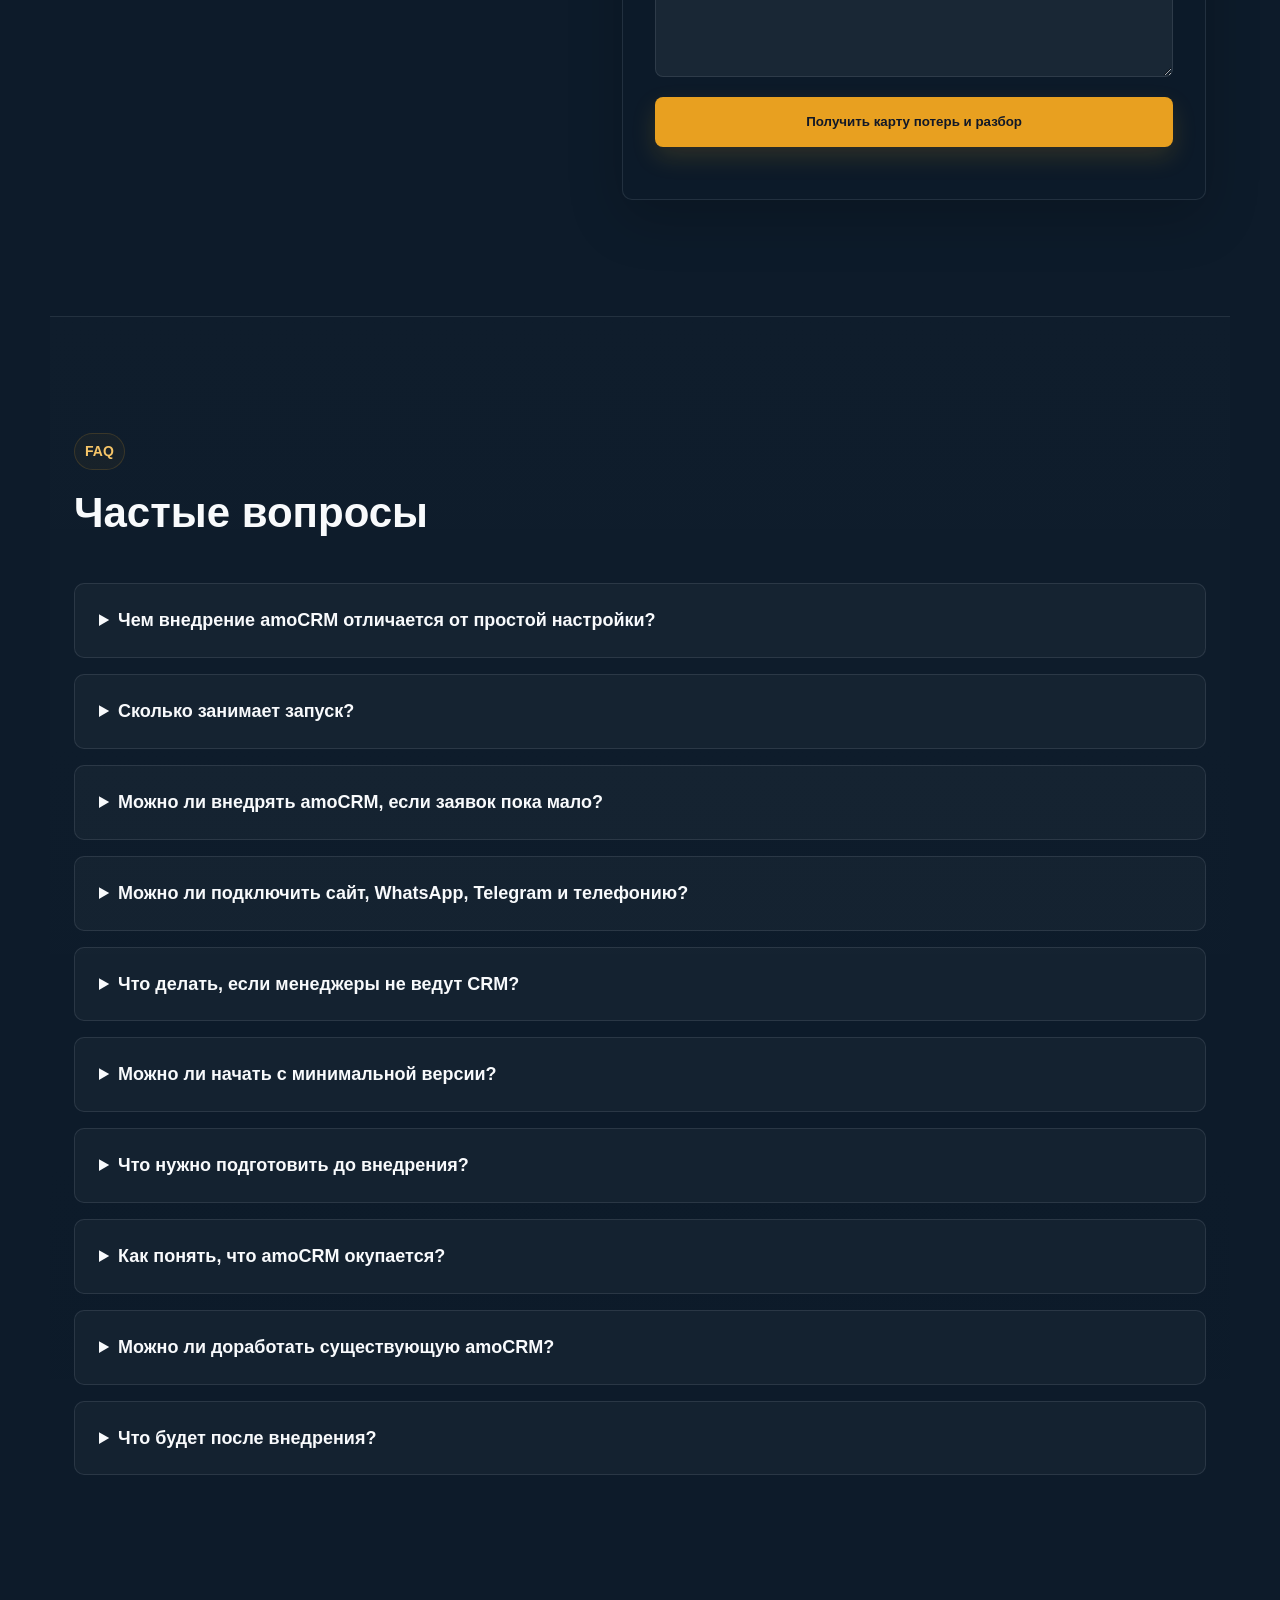
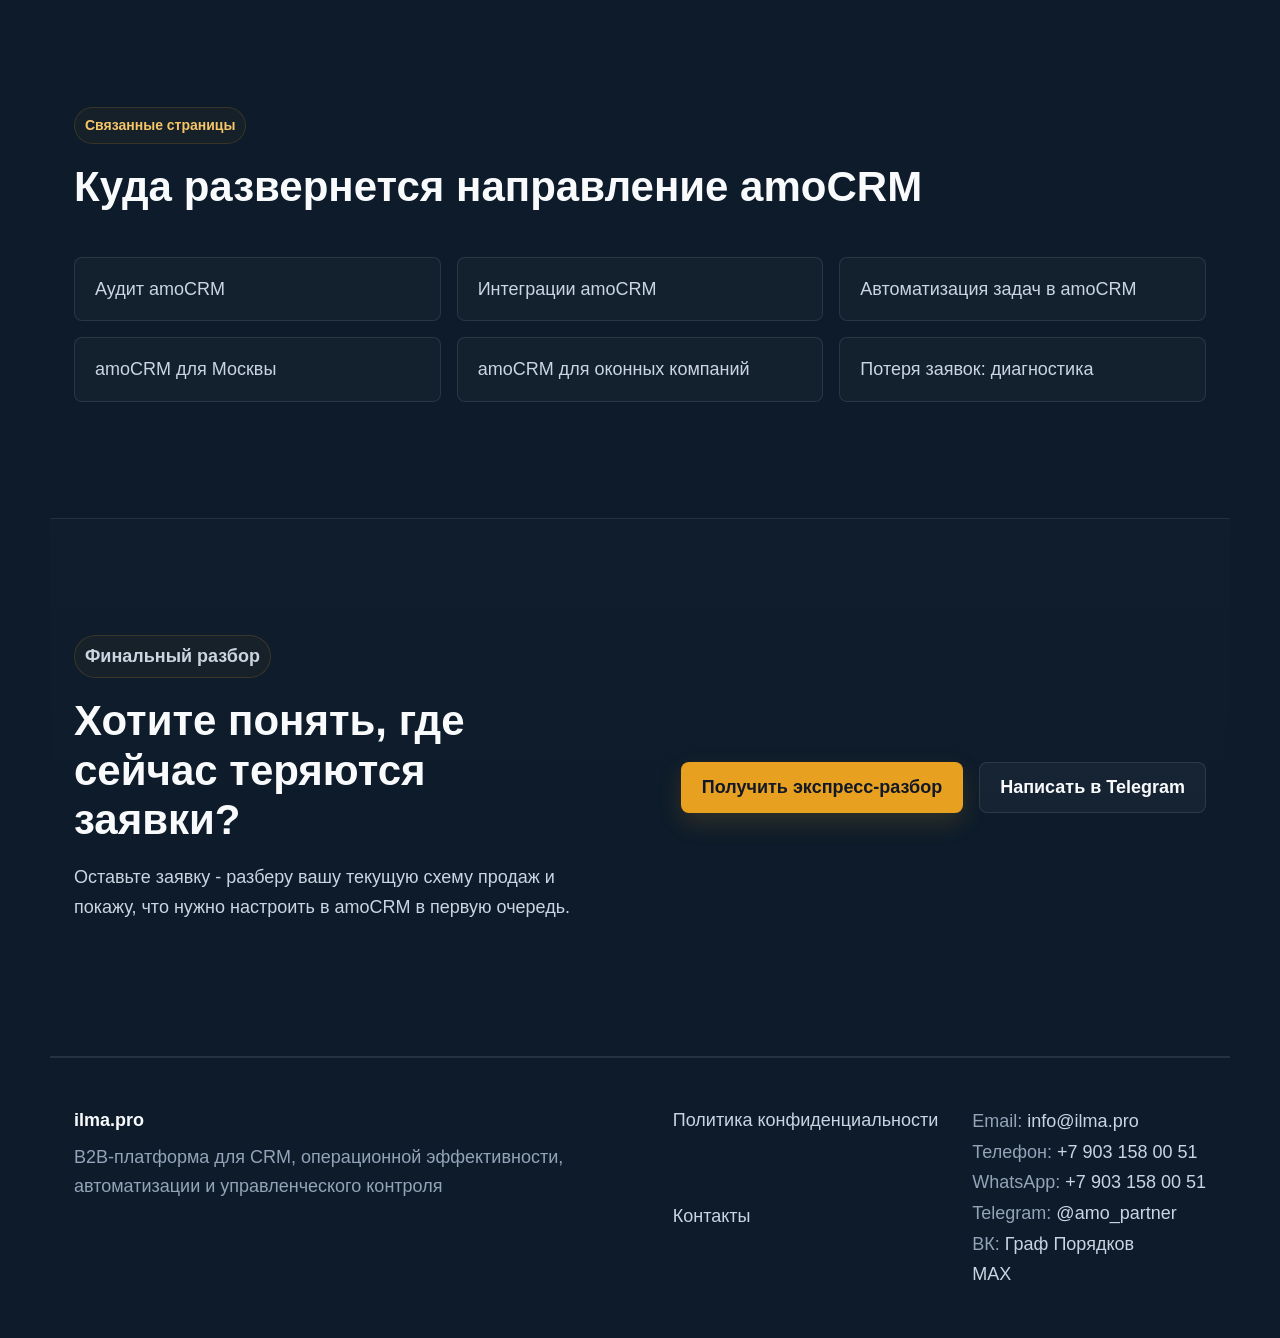
==== commit 154a9d08: "Fix lead offer and form page attribution" ====
--- a/services/amocrm/index.html
+++ b/services/amocrm/index.html
@@ -606,6 +606,7 @@
         <input type="hidden" name="utm_term">
         <input type="hidden" name="referrer">
         <input type="hidden" name="landing_page">
+        <input type="hidden" name="form_page">
         <input type="hidden" name="timestamp">
         <input type="hidden" name="offer" value="no_crm_loss_map">
         <button class="button button-primary full" type="submit">Получить карту потерь и разбор</button>
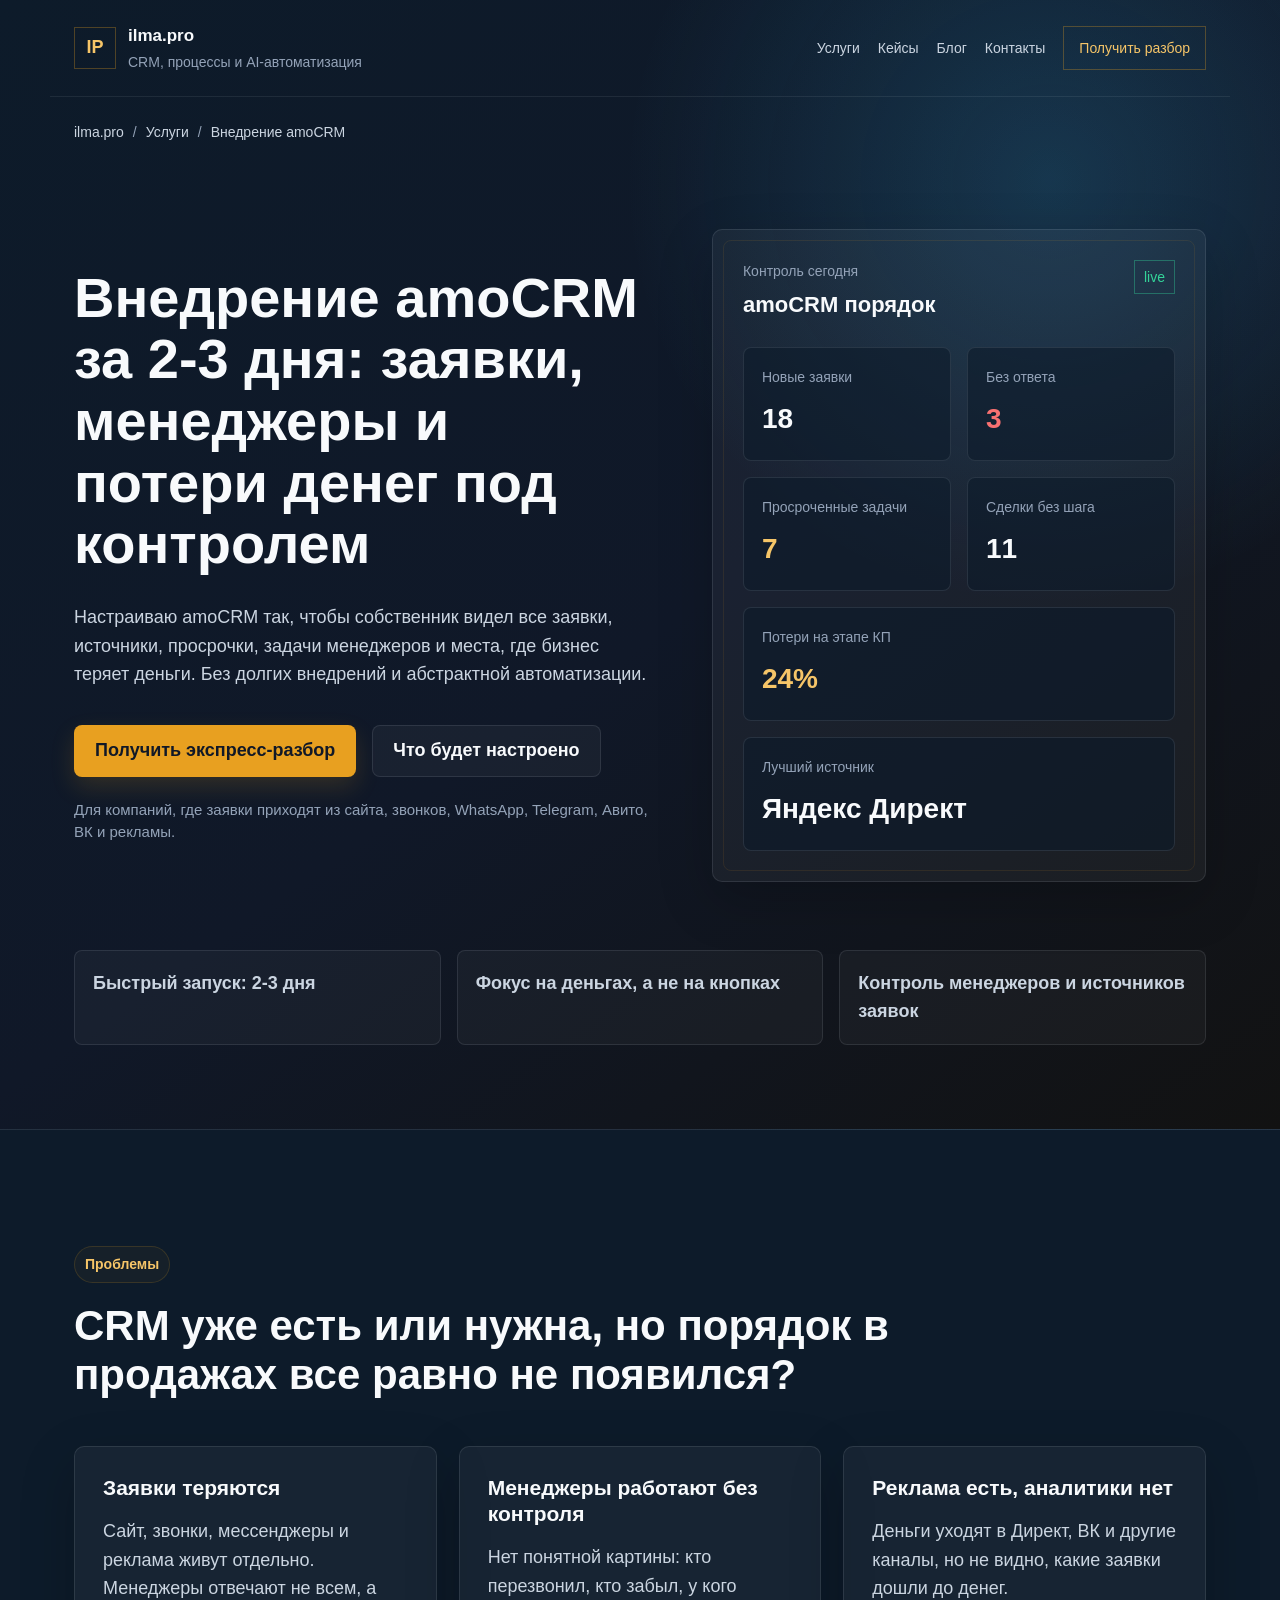
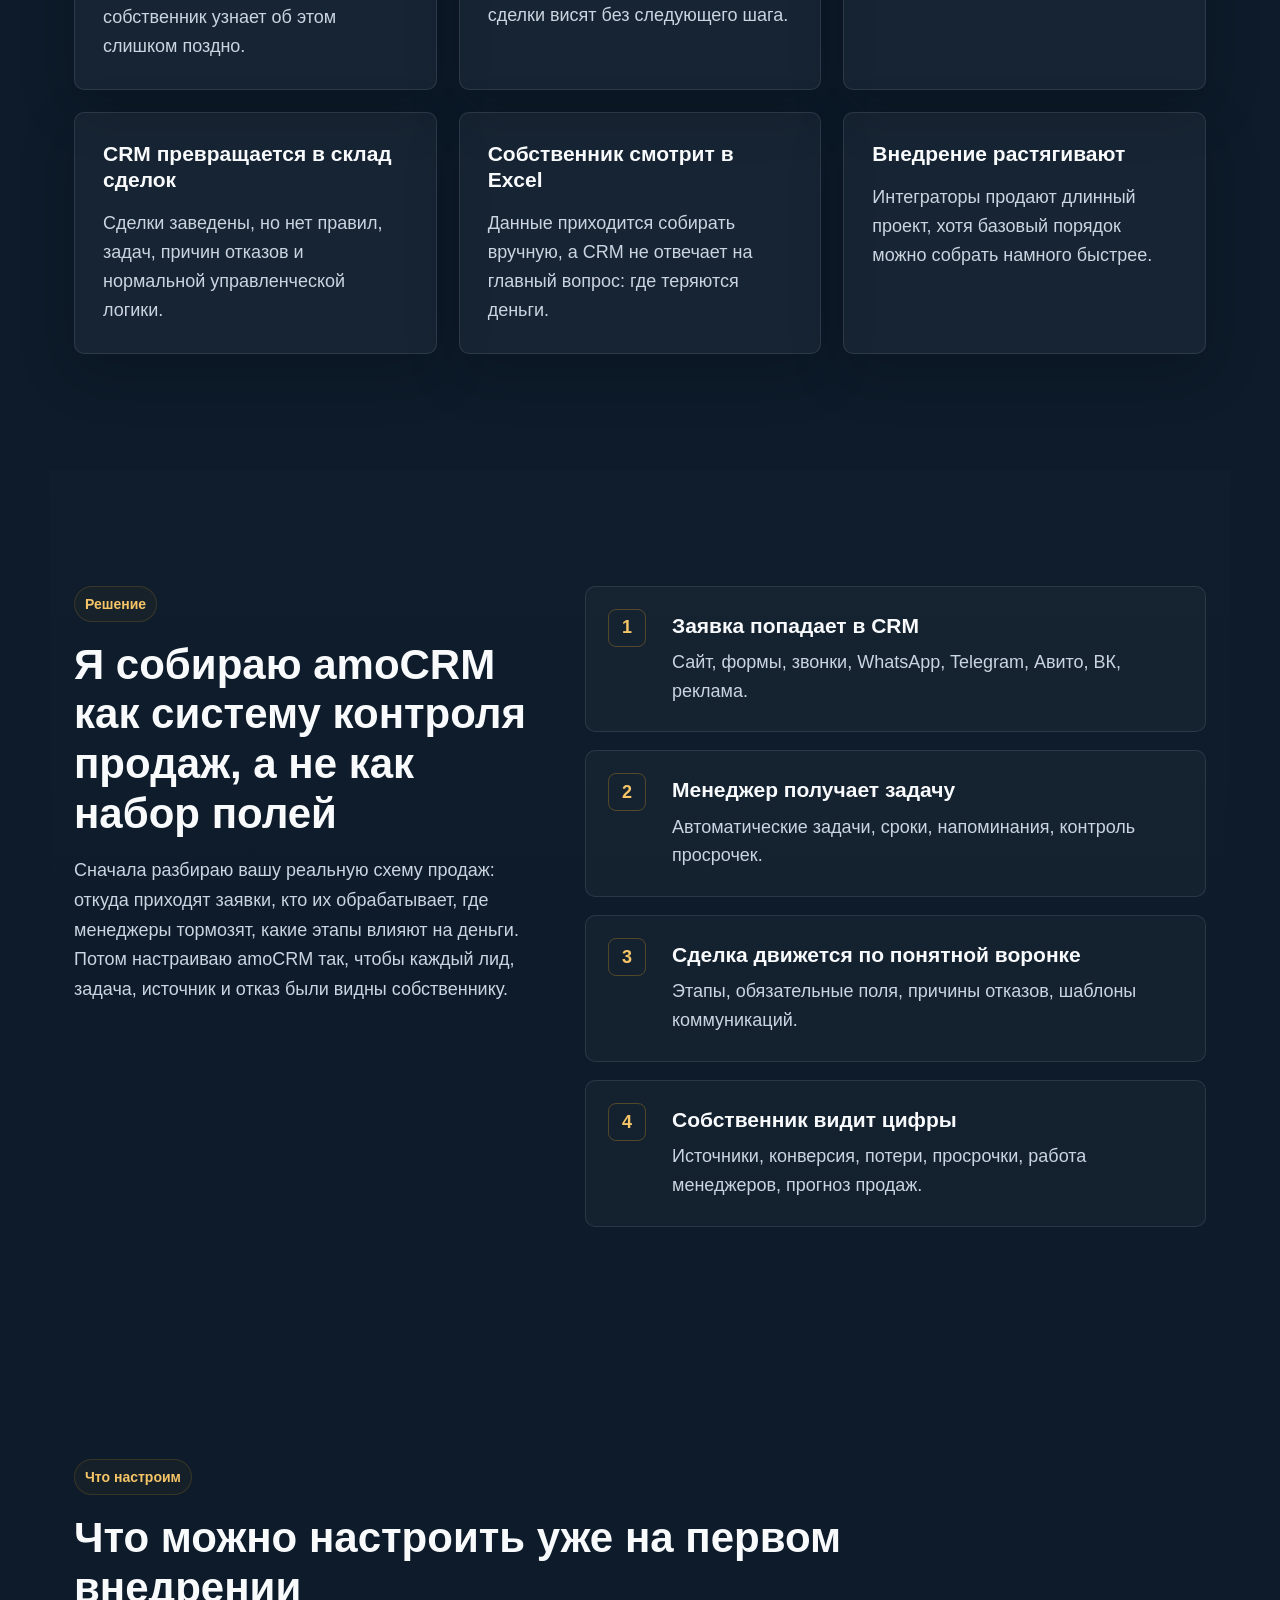
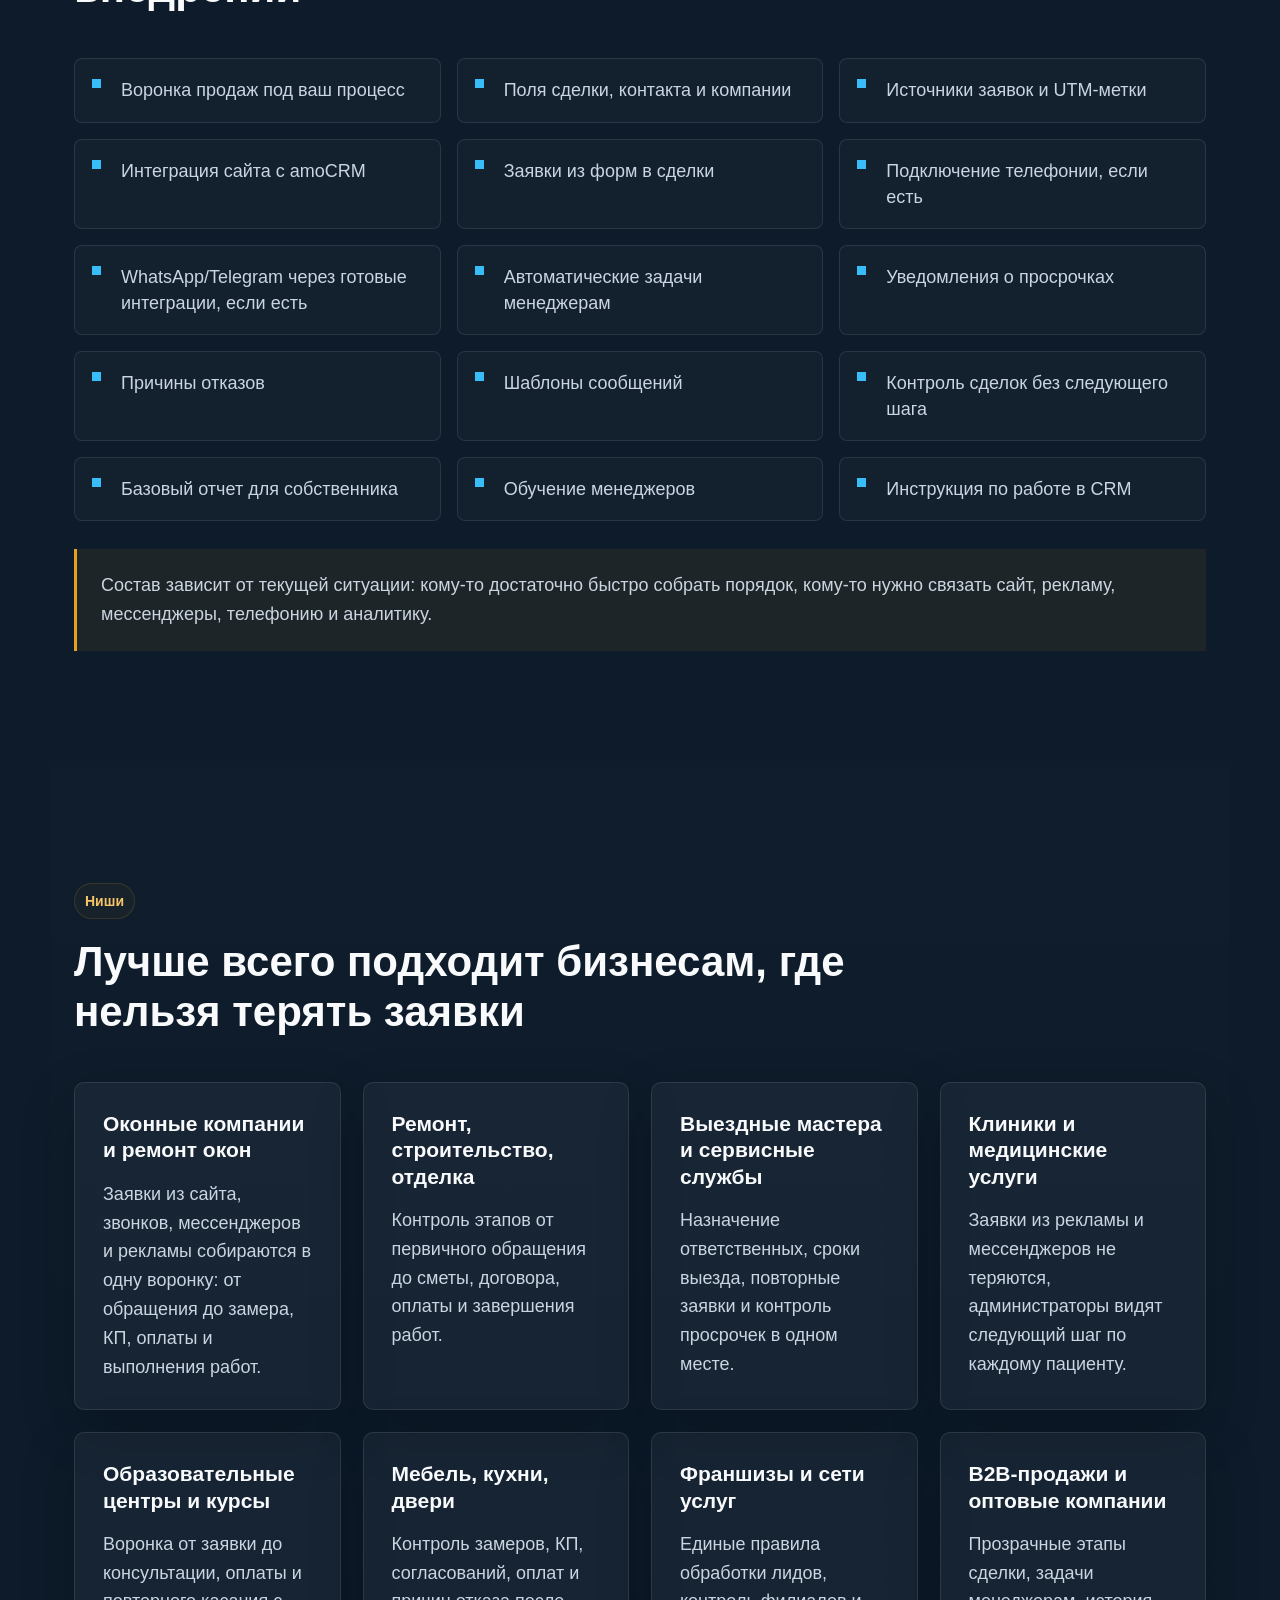
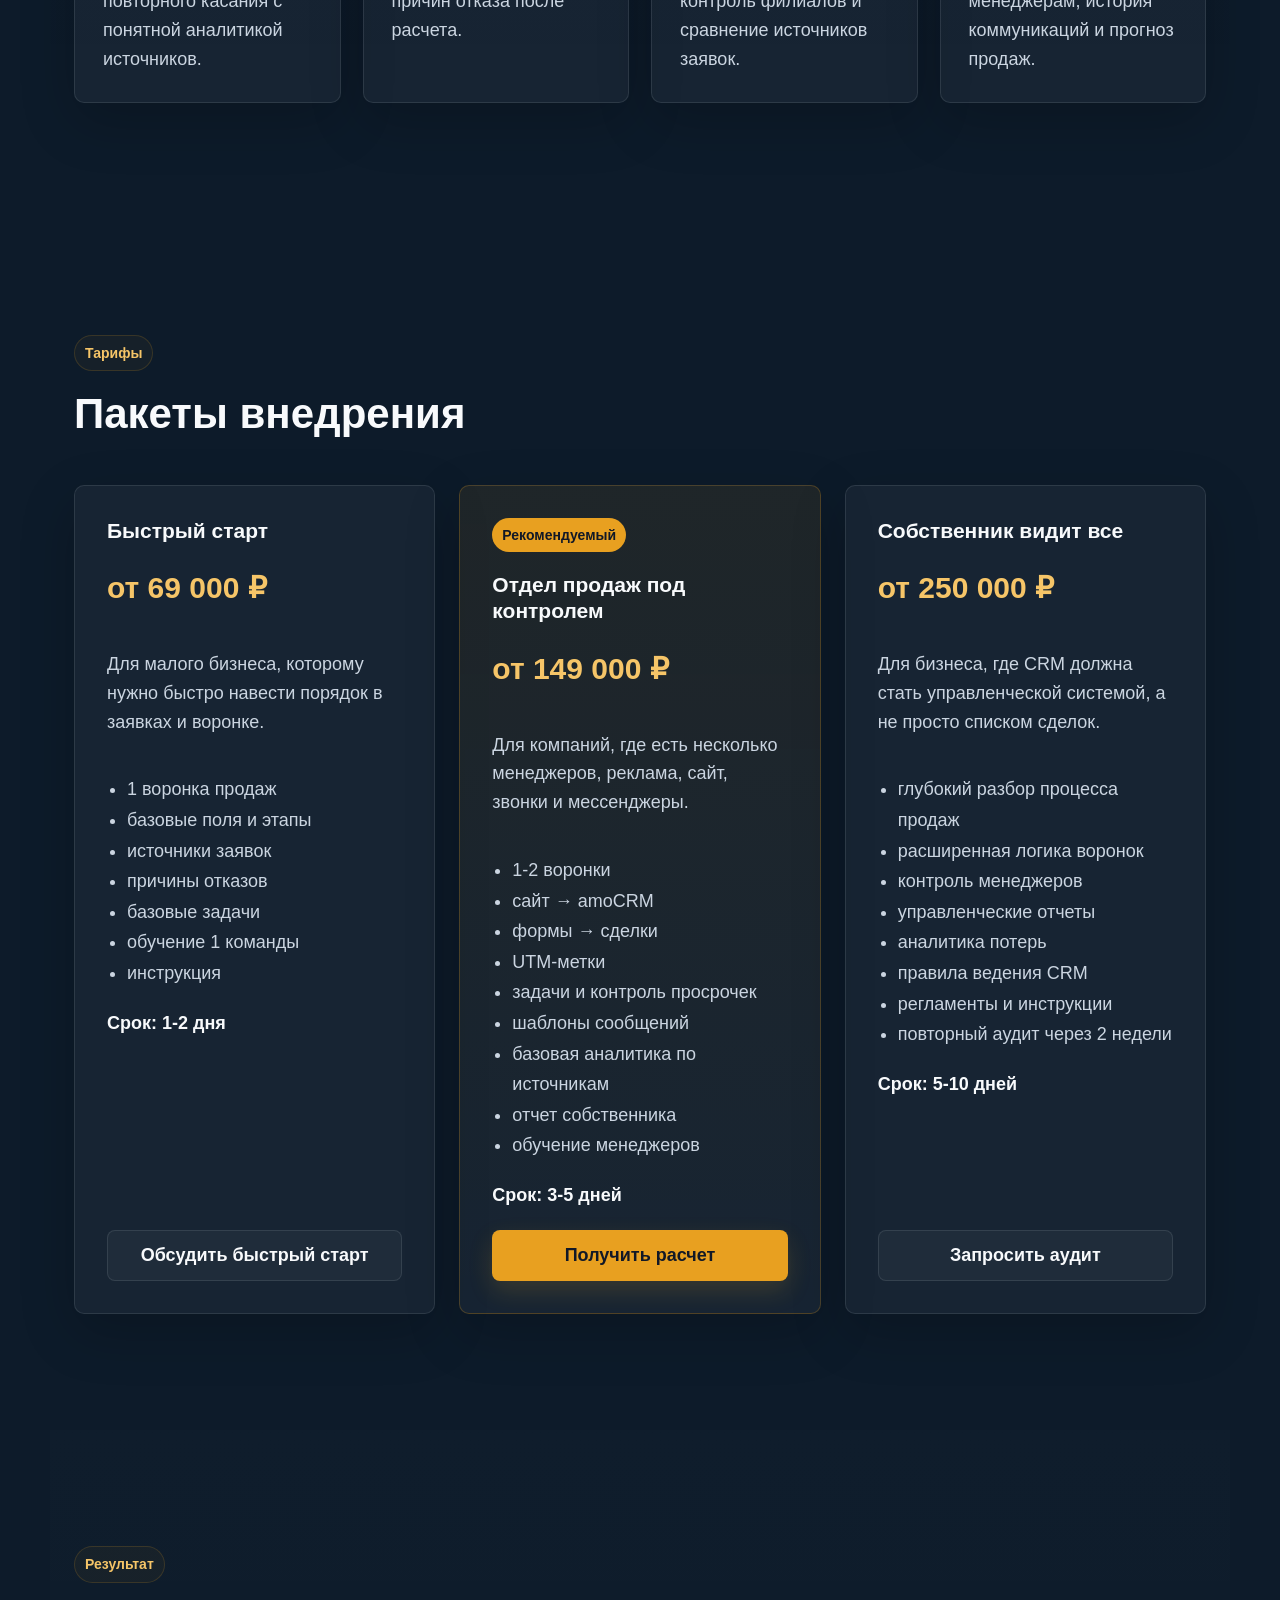
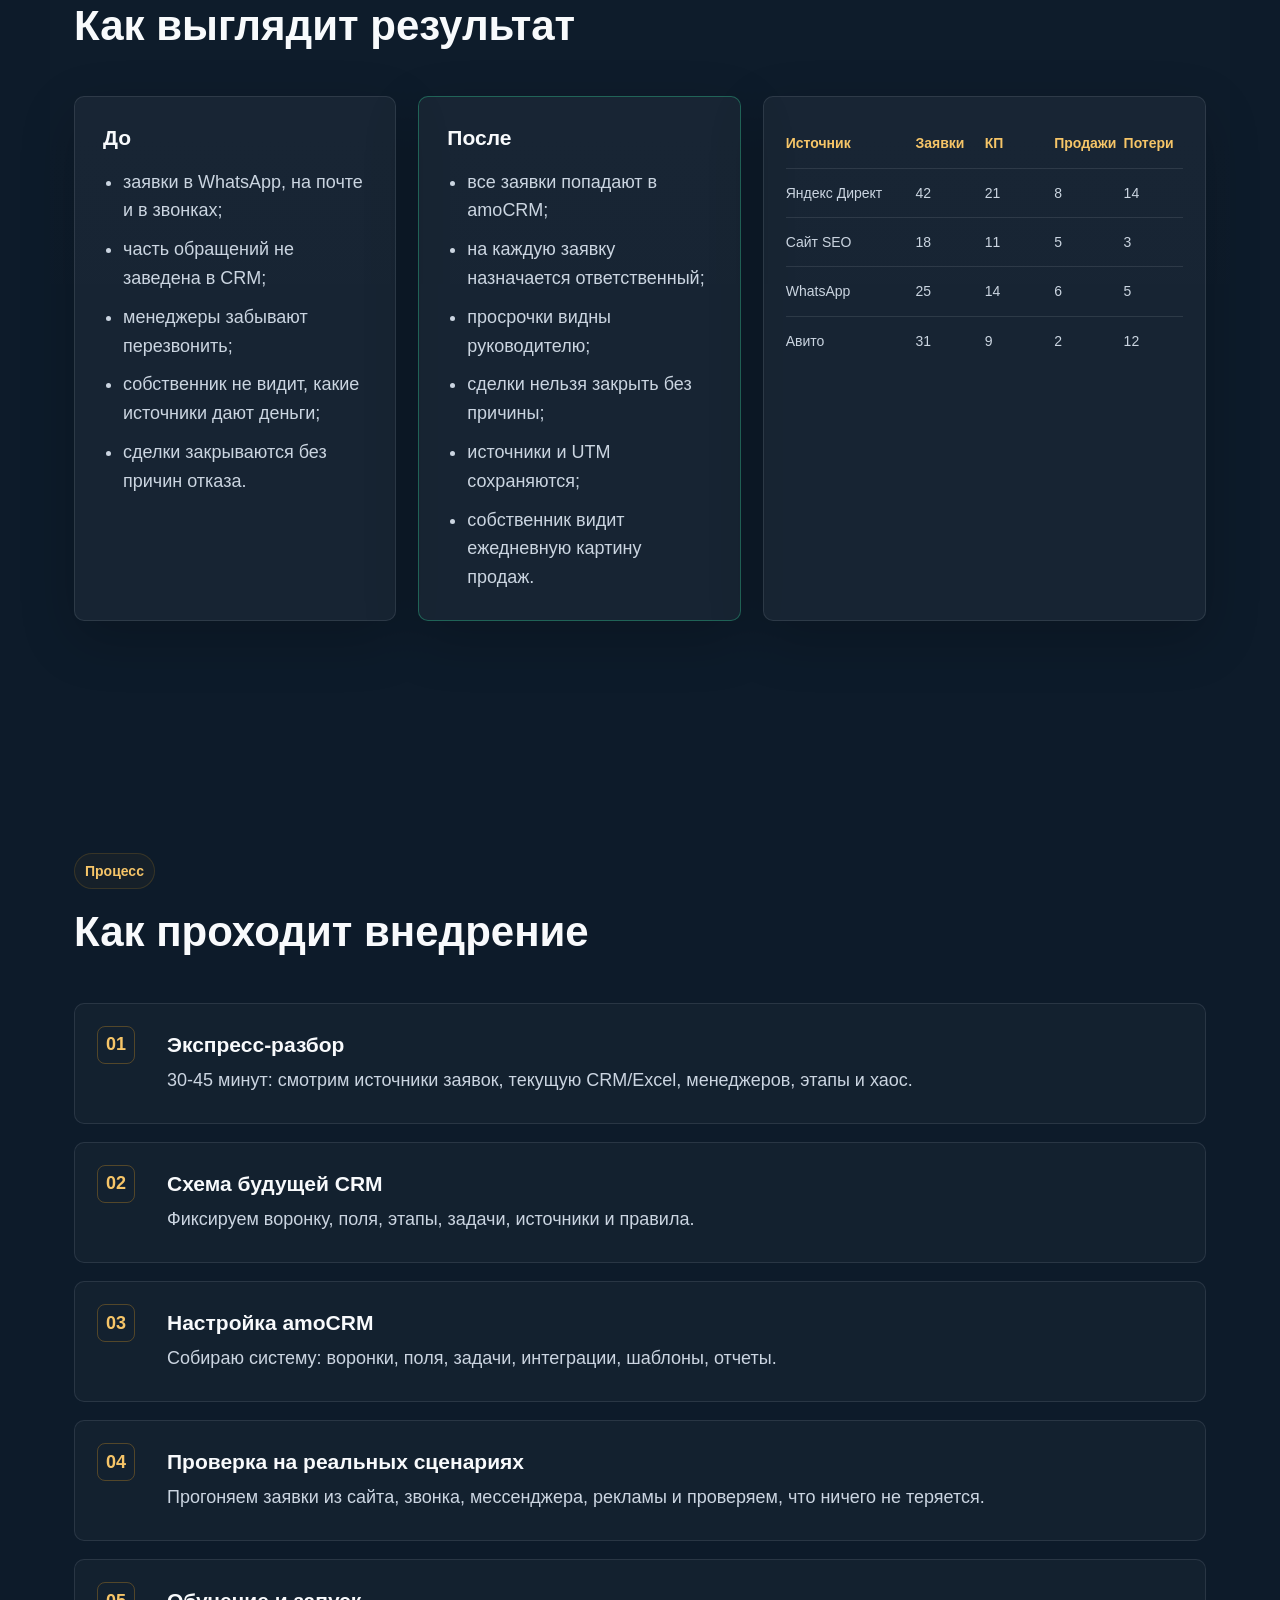
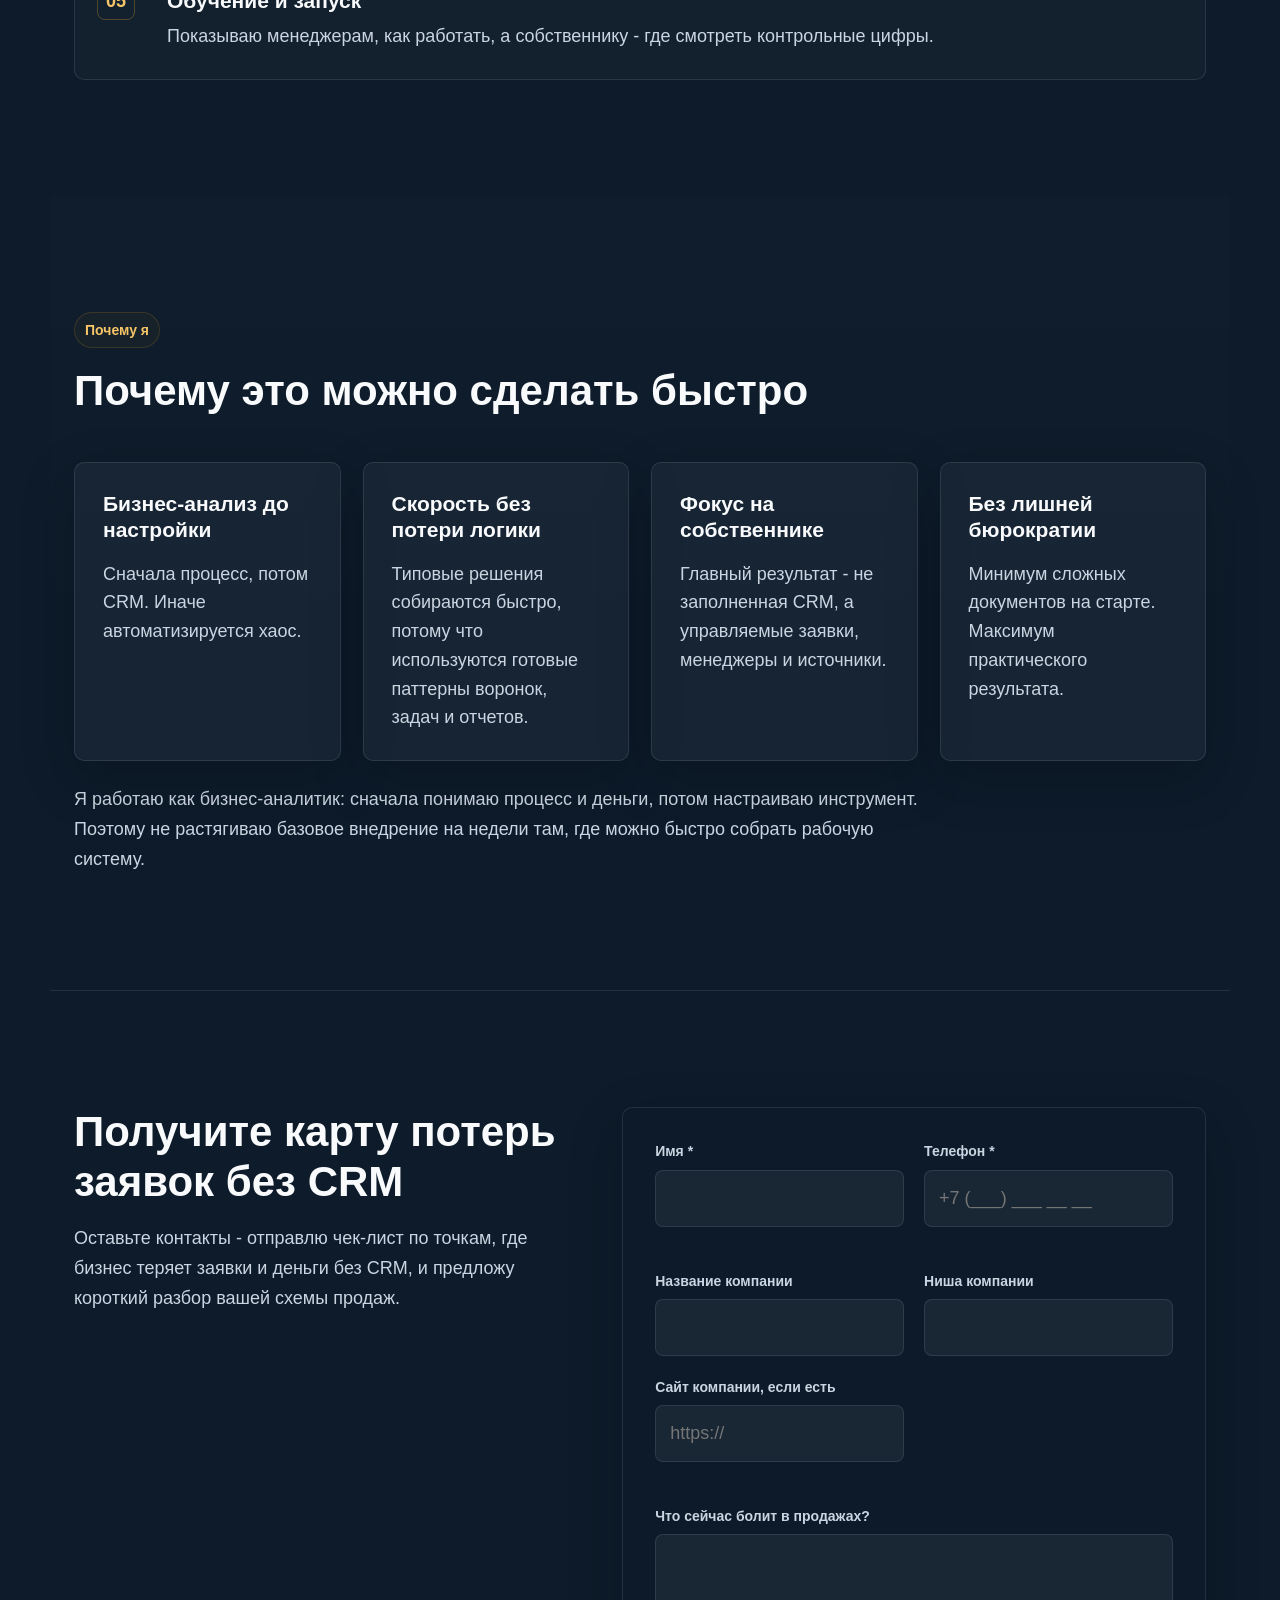
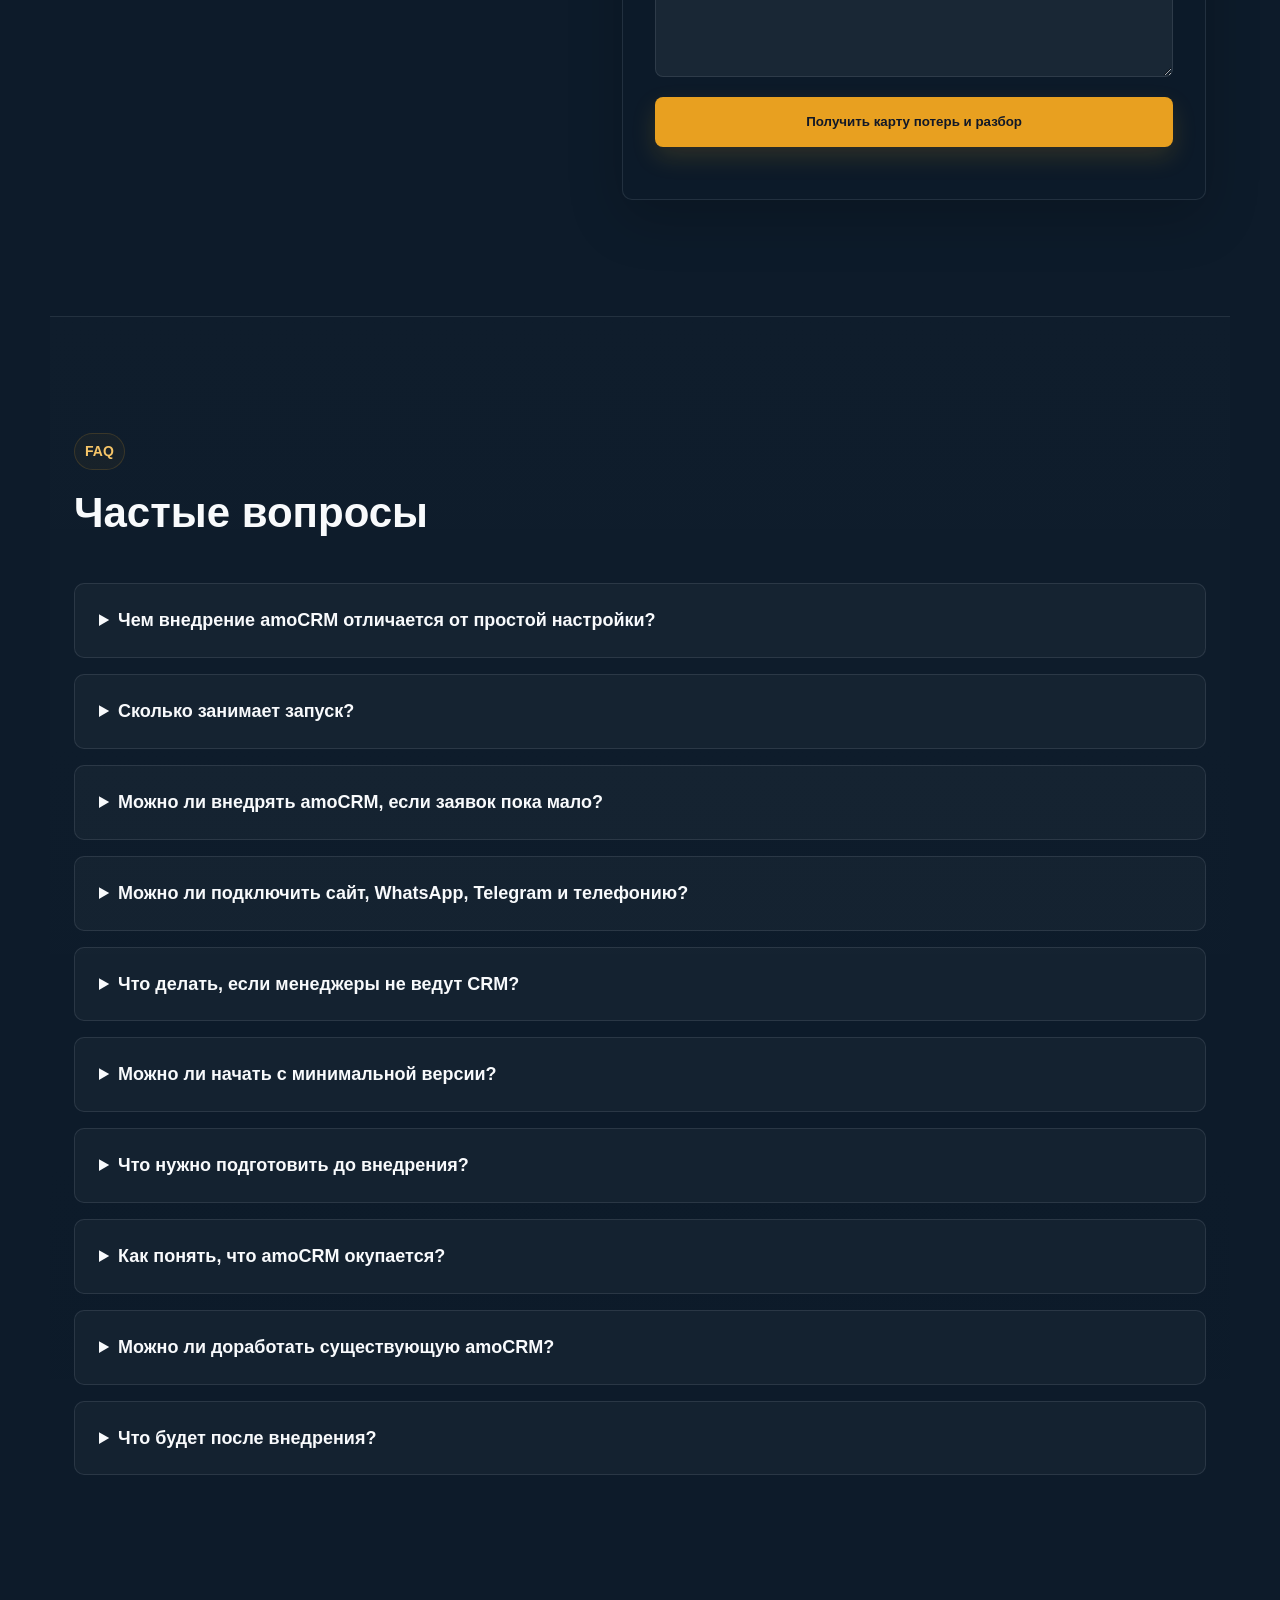
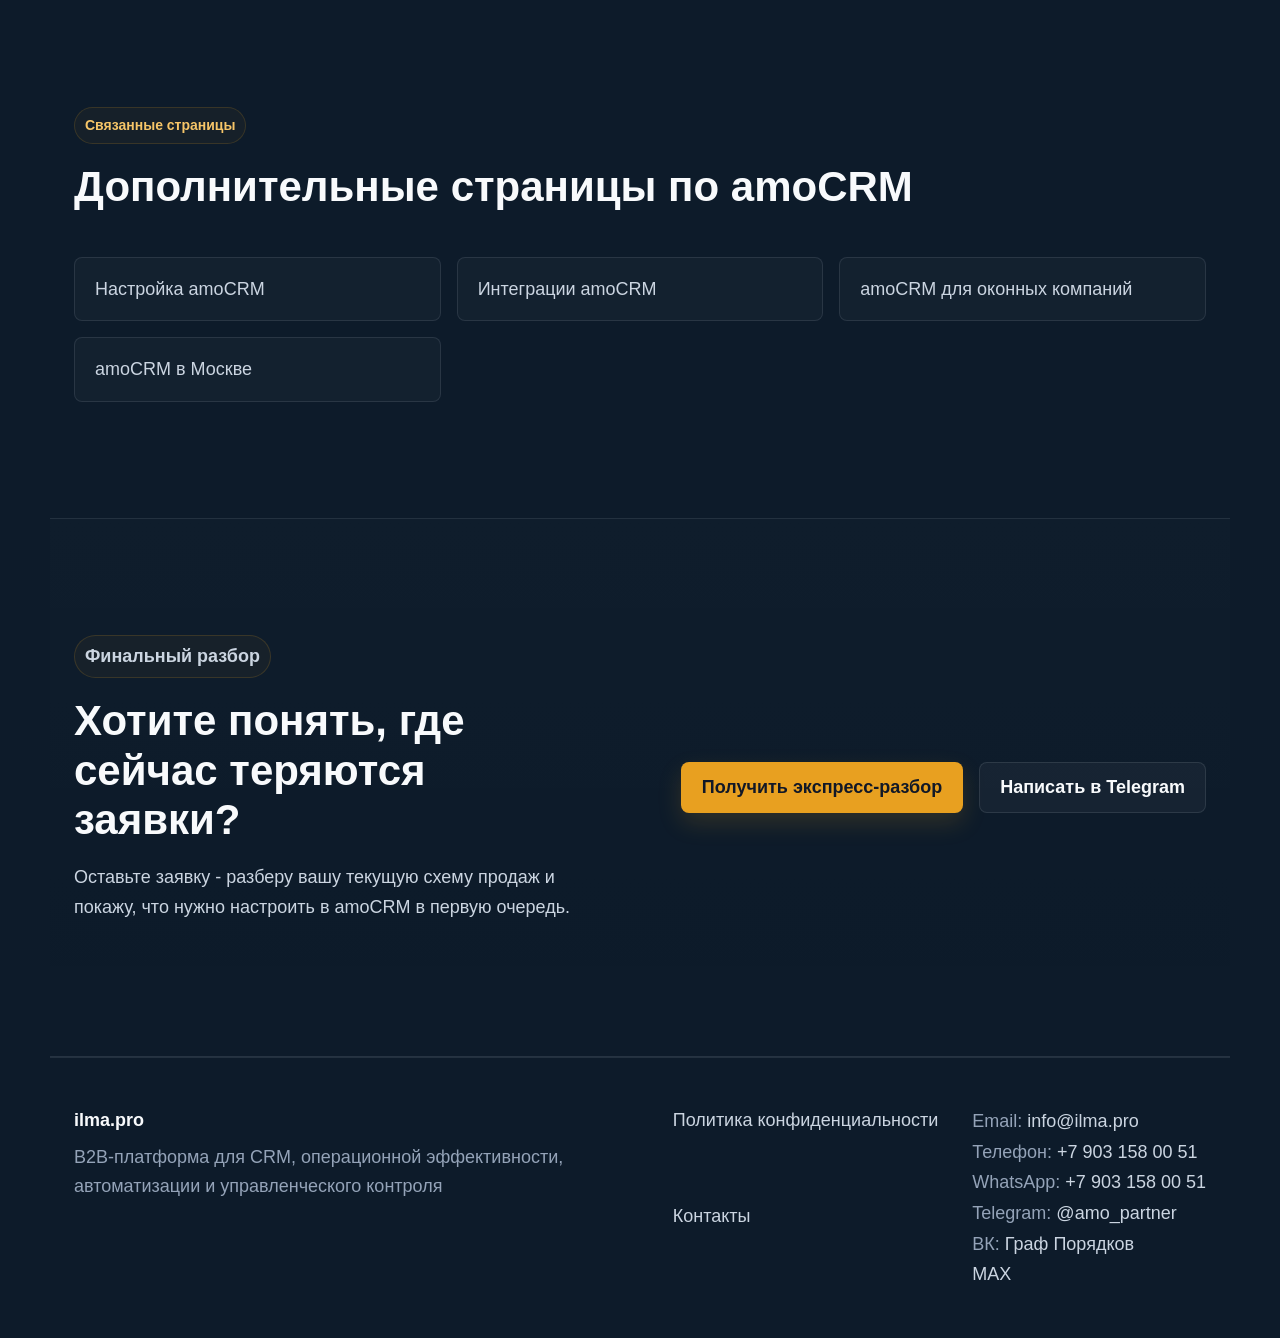
==== commit 21a7e601: "Add amoCRM SEO pages and offer mapping" ====
--- a/services/amocrm/index.html
+++ b/services/amocrm/index.html
@@ -636,15 +636,13 @@
     <section class="section related-links" id="related">
       <div class="section-heading">
         <p class="eyebrow">Связанные страницы</p>
-        <h2>Куда развернется направление amoCRM</h2>
+        <h2>Дополнительные страницы по amoCRM</h2>
       </div>
       <div class="related-grid">
-        <a href="/services/amocrm/audit/">Аудит amoCRM</a>
-<a href="/services/amocrm/integrations/">Интеграции amoCRM</a>
-<a href="/services/amocrm/automation/">Автоматизация задач в amoCRM</a>
-<a href="/services/amocrm/moskva/">amoCRM для Москвы</a>
-<a href="/services/amocrm/moskva/okonnye-kompanii/">amoCRM для оконных компаний</a>
-<a href="/services/amocrm/moskva/poterya-zayavok/">Потеря заявок: диагностика</a>
+        <a href="/services/amocrm/nastroyka/">Настройка amoCRM</a>
+<a href="/services/amocrm/integracii/">Интеграции amoCRM</a>
+<a href="/services/amocrm/dlya-okonnyh-kompaniy/">amoCRM для оконных компаний</a>
+<a href="/services/amocrm/moskva/">amoCRM в Москве</a>
       </div>
     </section>
 
